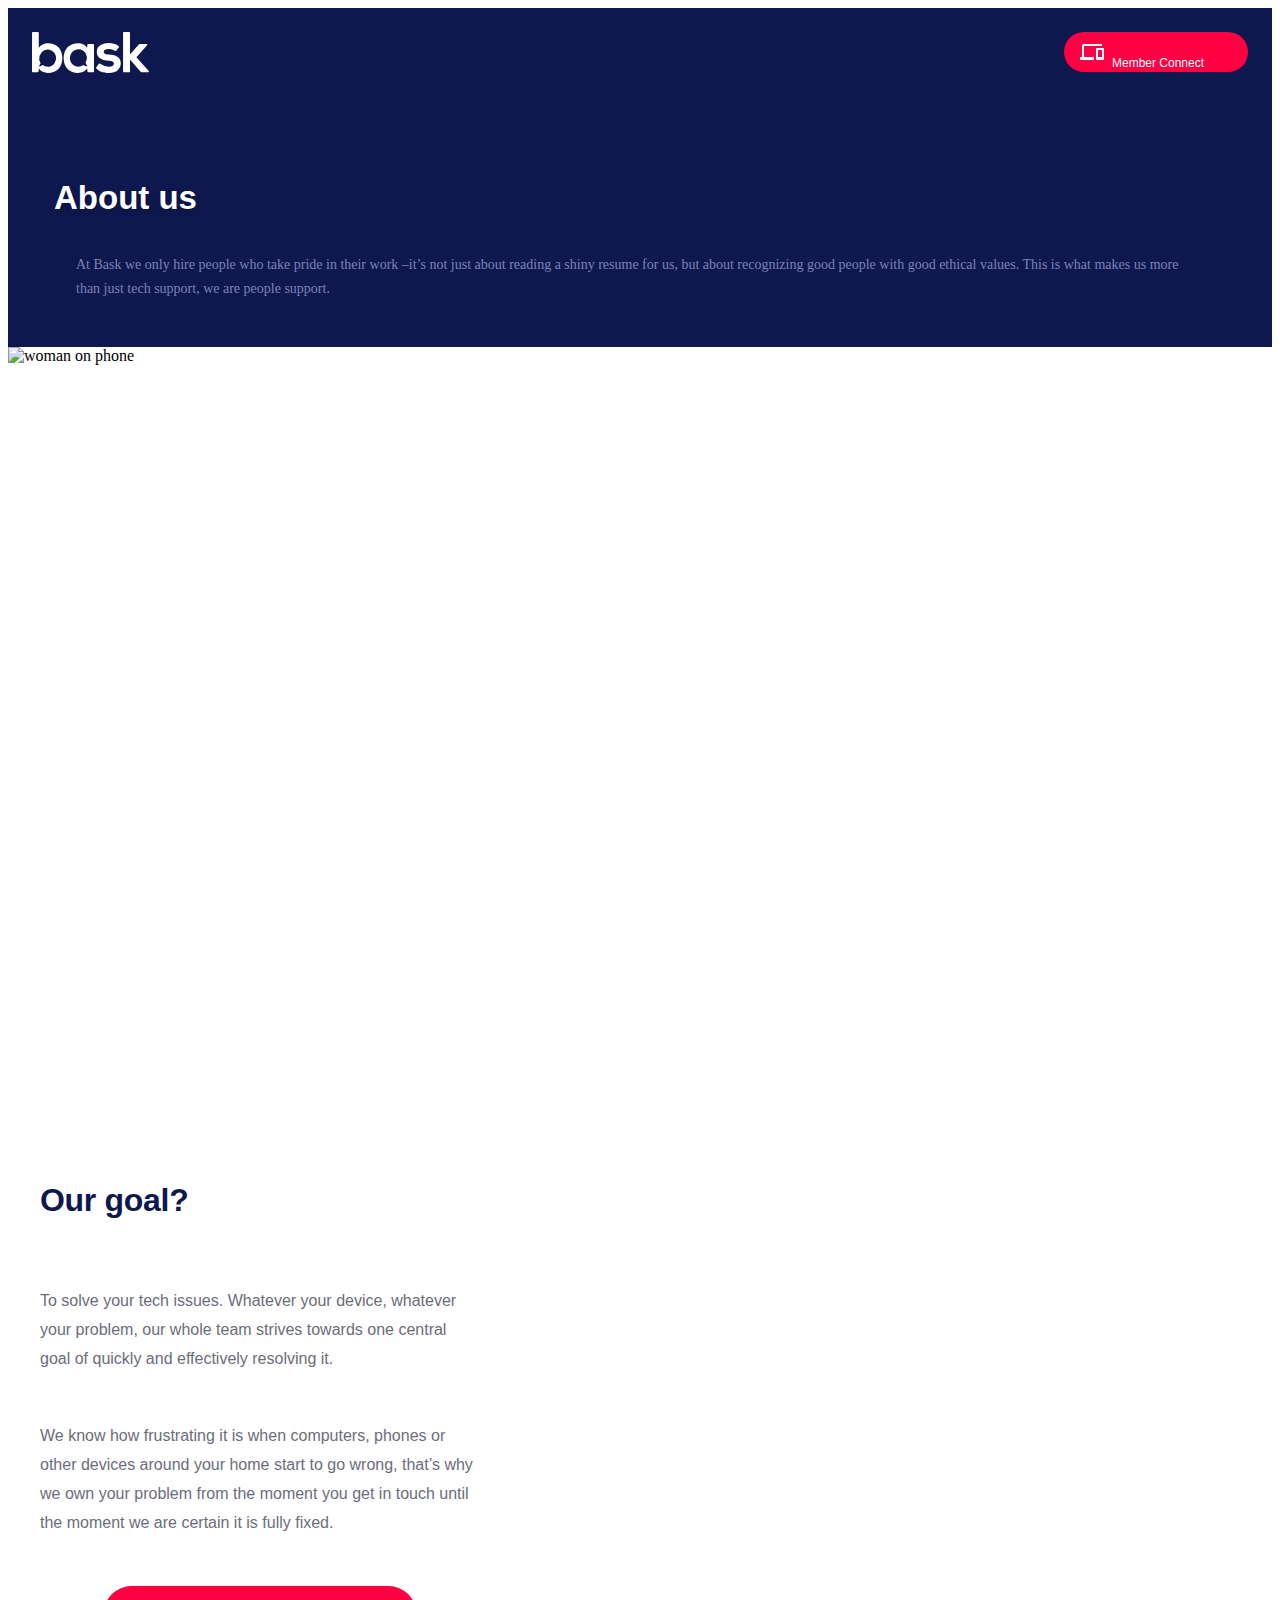
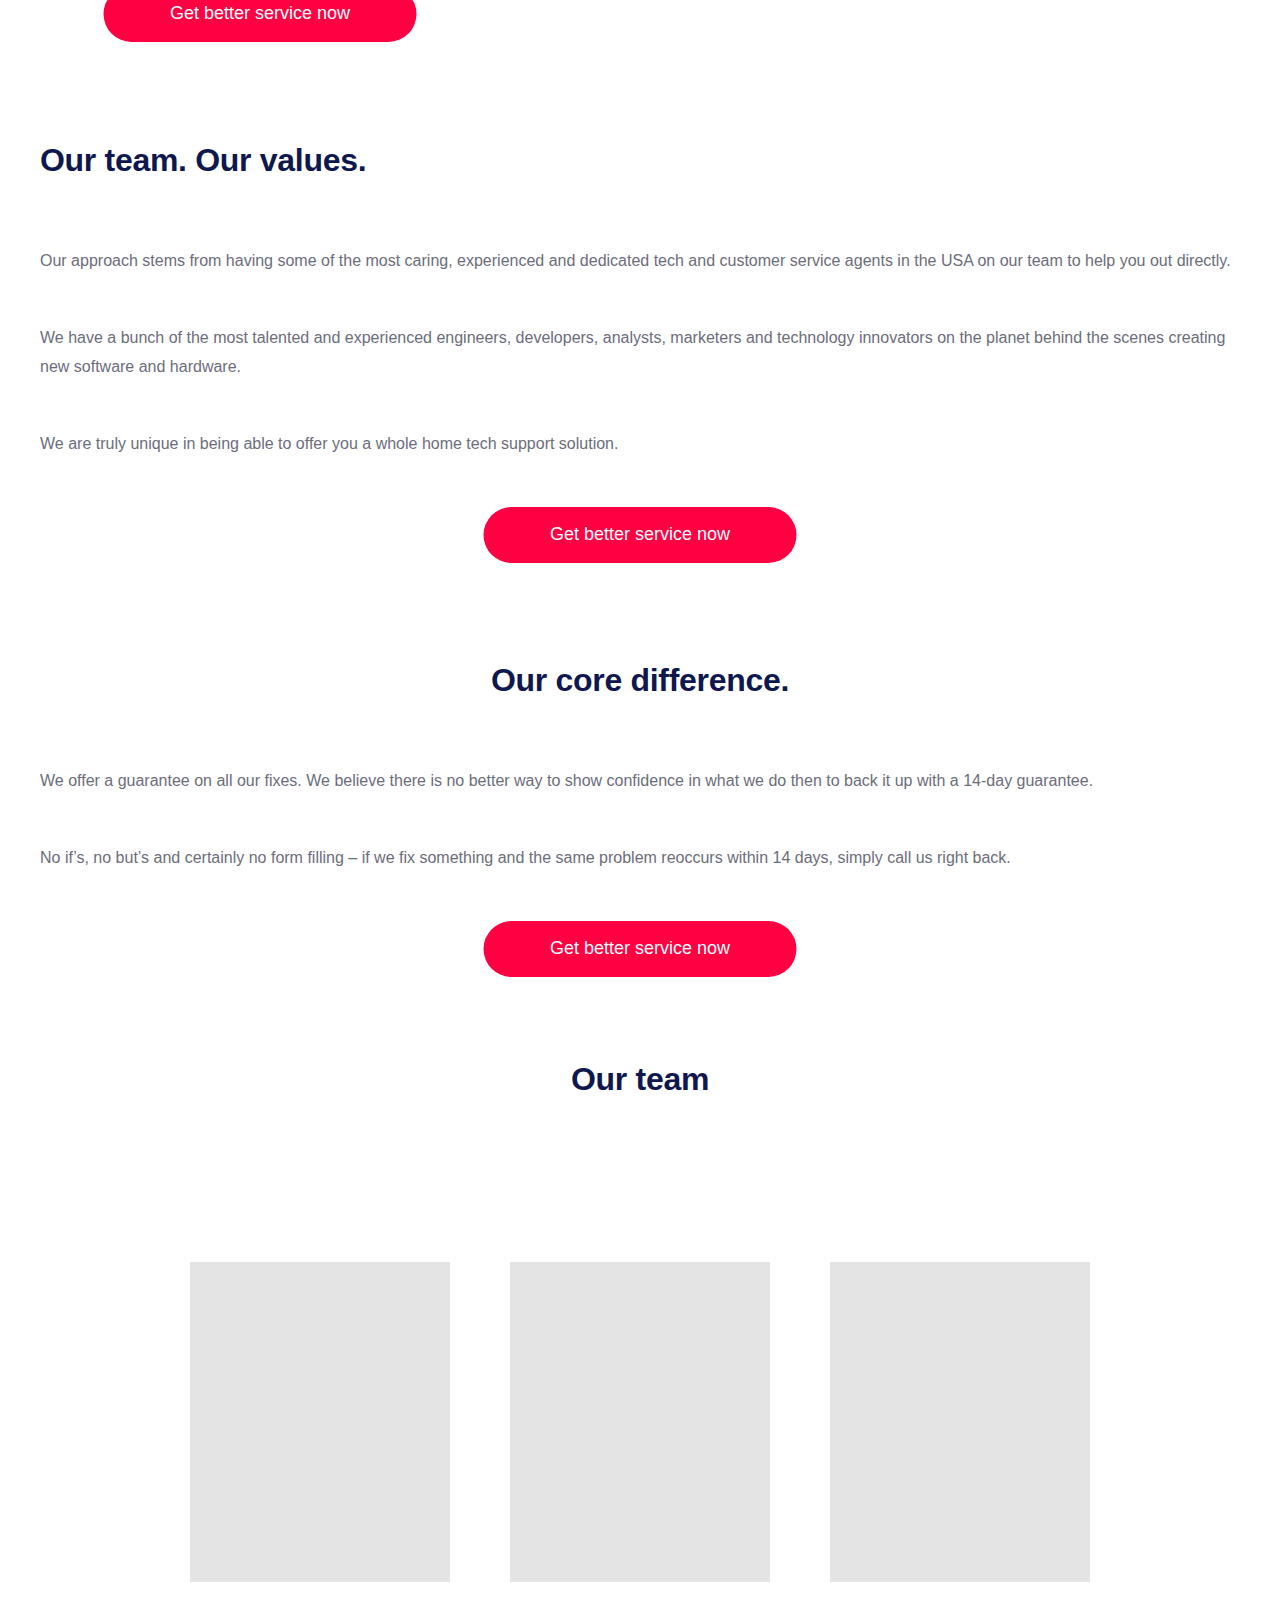
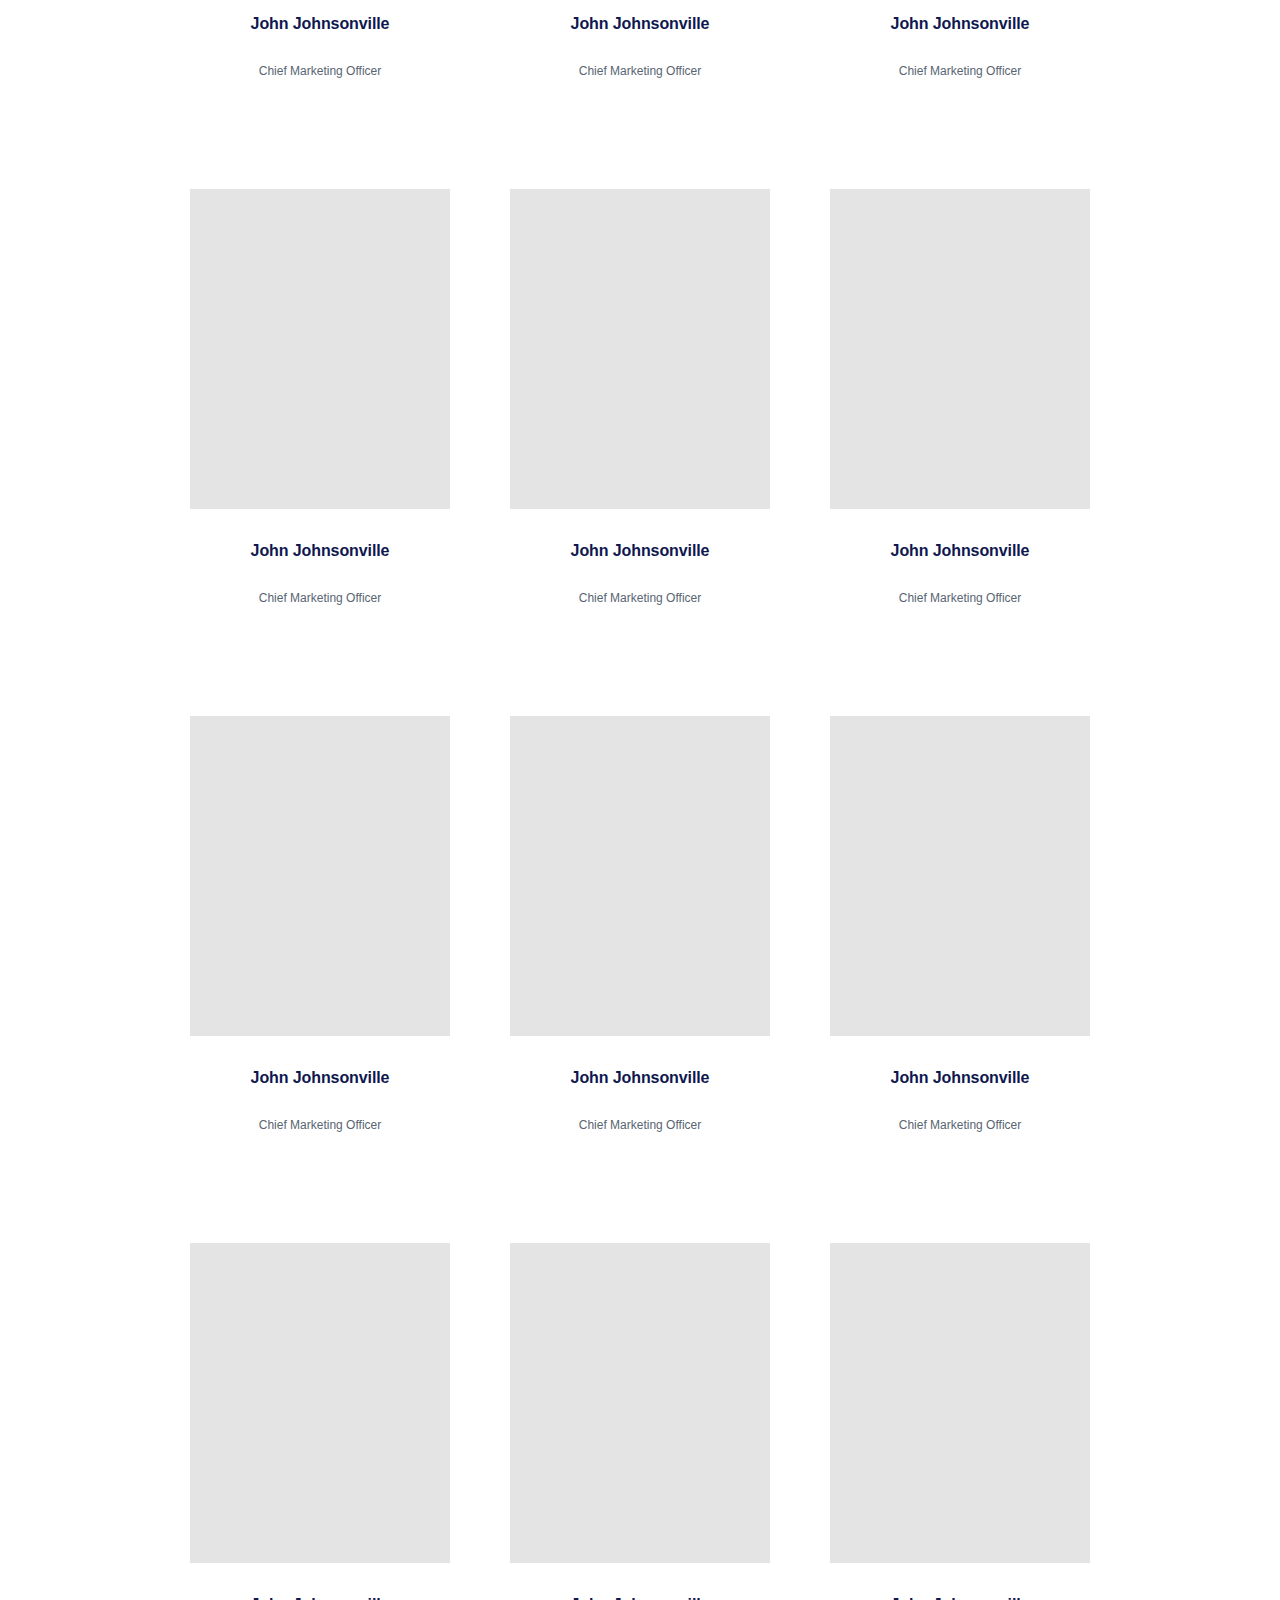
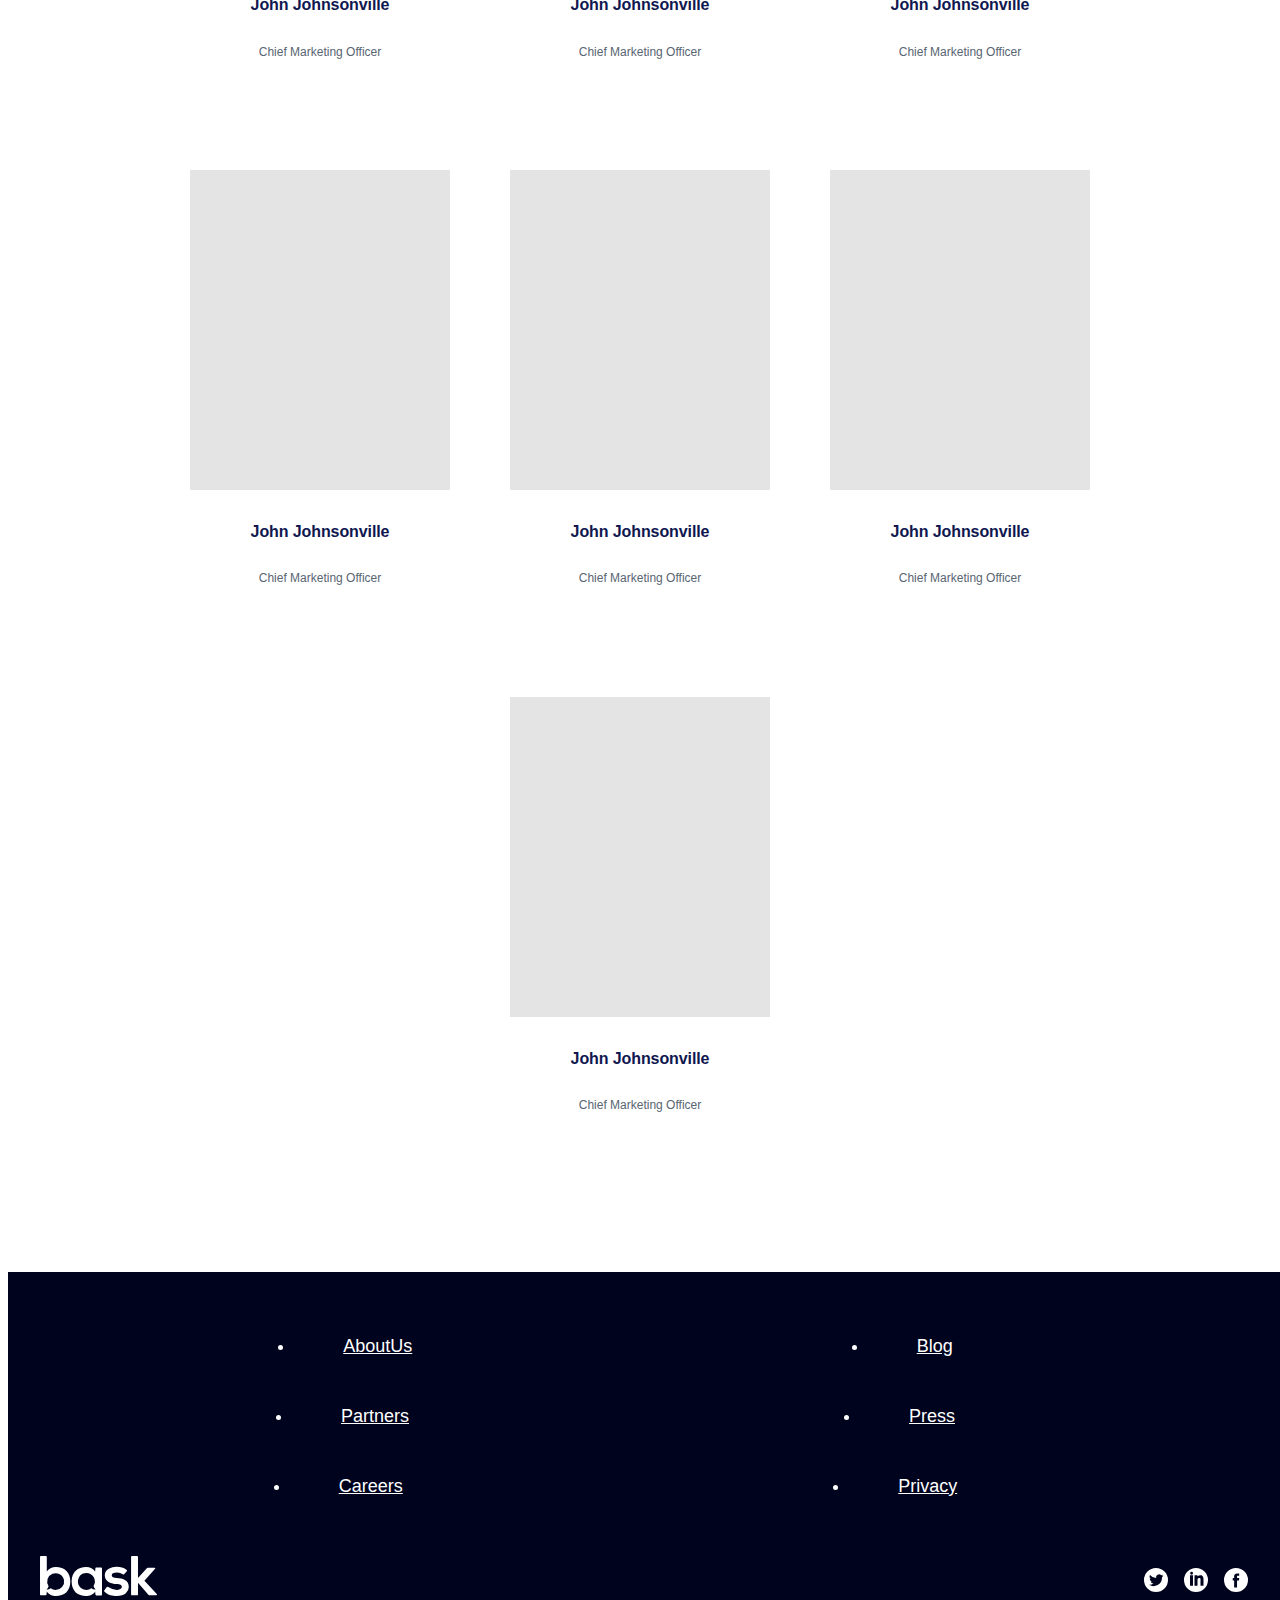
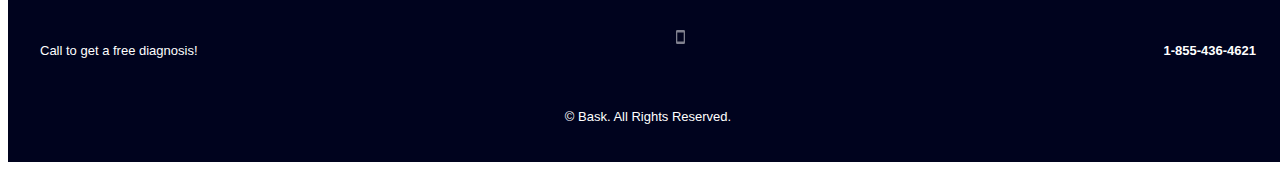
==== aboutus.html @ cf91e3fb "fixed the flex wrap on about us mobile, working on desktop layout and media queires" ====
<!DOCTYPE html>
<html lang="en">

<head>

    <link rel="stylesheet" href="./reset.css">
    <link rel="stylesheet" href="./global.css">
    <link rel="stylesheet" href="./aboutus.css">
    <meta charset="UTF-8">
    <meta name="viewport" content="width=device-width, initial-scale=1.0">
    <meta http-equiv="X-UA-Compatible" content="ie=edge">
    <title>About us</title>
</head>

<body>
    <header class="header-wrapper">
        <div class="inner-header">
            <img class="header-logo" src="./assets/logos/bask-logo.svg" alt="bask logo">
            <button class="connect-button">
                <img class="memberContactIcon" src="./assets/icons/member-connect.svg" alt="member connect icon">
                <p class="header-button-text">Member Connect</p>
            </button>
        </div>
        <div class="desktop">
            <h1 class="whiteTitle">About us</h1>
            <p class="header-paragraph center">At Bask we only hire people who take pride in their work –it’s not just about reading a shiny resume for us, but
                about recognizing good people with good ethical values. This is what makes us more than just tech support, we
                are people support.</p>
        </div>
    </header>
    <img class="mobile-img center" src="./assets/images/homephone.png" alt="woman on phone">
    <img class="desktopImg" src="./assets/images/home4.svg" alt="woman on phone">
    <div class="whiteSpace32"></div>
    <div class="desktopBlock">
        <h1 class="mobile-title-left">Our goal?</h1>
        <div class="whiteSpace32"></div>
        <p class="mobile-gray-text">To solve your tech issues. Whatever your device, whatever your problem, our whole team strives towards one central
            goal of quickly and effectively resolving it.</p>
        <div class="whiteSpace16"></div>
        <p class="mobile-gray-text">We know how frustrating it is when computers, phones or other devices around your home start to go wrong, that’s
            why we own your problem from the moment you get in touch until the moment we are certain it is fully fixed.</p>
        <div class="whiteSpace32"></div>
        <button class="mobileRedButton center">Get better service now</button>
        <div class="whiteSpace48"></div>
    </div>
    <img class="mobile-img center" src="./assets/images/homephone.png" alt="woman on phone">
    <div class="whiteSpace32"></div>
    <h1 class="mobile-title-left">Our team. Our values.</h1>
    <div class="whiteSpace32"></div>
    <p class="mobile-gray-text">Our approach stems from having some of the most caring, experienced and dedicated tech and customer service agents in
        the USA on our team to help you out directly.</p>
    <div class="whiteSpace16"></div>
    <p class="mobile-gray-text">We have a bunch of the most talented and experienced engineers, developers, analysts, marketers and technology innovators
        on the planet behind the scenes creating new software and hardware.</p>
    <div class="whiteSpace16"></div>
    <p class="mobile-gray-text">We are truly unique in being able to offer you a whole home tech support solution.</p>
    <div class="whiteSpace32"></div>
    <button class="mobileRedButton center">Get better service now</button>
    <div class="whiteSpace48"></div>
    <img class="mobile-img center" src="./assets/images/homephone.png" alt="woman on phone">
    <div class="whiteSpace32"></div>
    <h1 class="mobile-title-center">Our core difference.</h1>
    <div class="whiteSpace32"></div>
    <p class="mobile-gray-text">We offer a guarantee on all our fixes. We believe there is no better way to show confidence in what we do then to back
        it up with a 14-day guarantee.</p>
    <div class="whiteSpace16"></div>
    <p class="mobile-gray-text">No if’s, no but’s and certainly no form filling – if we fix something and the same problem reoccurs within 14 days, simply
        call us right back. </p>
    <div class="whiteSpace32"></div>
    <button class="mobileRedButton center">Get better service now</button>
    <div class="whiteSpace64"></div>
    <h1 class="mobile-title-center">Our team</h1>
    <div class="whiteSpace32"></div>
    <div class="teamWrapper">
        <div class="teamMember">
            <!-- <img src="" alt=""> -->
            <div class="teamImage"></div>
            <h3 class="teamName">John Johnsonville</h3>
            <p class="teamTitle">Chief Marketing Officer</p>
        </div>
        <div class="teamMember">
            <!-- <img src="" alt=""> -->
            <div class="teamImage"></div>
            <h3 class="teamName">John Johnsonville</h3>
            <p class="teamTitle">Chief Marketing Officer</p>
        </div>
        <div class="teamMember">
            <!-- <img src="" alt=""> -->
            <div class="teamImage"></div>
            <h3 class="teamName">John Johnsonville</h3>
            <p class="teamTitle">Chief Marketing Officer</p>
        </div>
        <div class="teamMember">
            <!-- <img src="" alt=""> -->
            <div class="teamImage"></div>
            <h3 class="teamName">John Johnsonville</h3>
            <p class="teamTitle">Chief Marketing Officer</p>
        </div>
        <div class="teamMember">
            <!-- <img src="" alt=""> -->
            <div class="teamImage"></div>
            <h3 class="teamName">John Johnsonville</h3>
            <p class="teamTitle">Chief Marketing Officer</p>
        </div>
        <div class="teamMember">
            <!-- <img src="" alt=""> -->
            <div class="teamImage"></div>
            <h3 class="teamName">John Johnsonville</h3>
            <p class="teamTitle">Chief Marketing Officer</p>
        </div>
        <div class="teamMember">
            <!-- <img src="" alt=""> -->
            <div class="teamImage"></div>
            <h3 class="teamName">John Johnsonville</h3>
            <p class="teamTitle">Chief Marketing Officer</p>
        </div>
        <div class="teamMember">
            <!-- <img src="" alt=""> -->
            <div class="teamImage"></div>
            <h3 class="teamName">John Johnsonville</h3>
            <p class="teamTitle">Chief Marketing Officer</p>
        </div>
        <div class="teamMember">
            <!-- <img src="" alt=""> -->
            <div class="teamImage"></div>
            <h3 class="teamName">John Johnsonville</h3>
            <p class="teamTitle">Chief Marketing Officer</p>
        </div>
        <div class="teamMember">
            <!-- <img src="" alt=""> -->
            <div class="teamImage"></div>
            <h3 class="teamName">John Johnsonville</h3>
            <p class="teamTitle">Chief Marketing Officer</p>
        </div>
        <div class="teamMember">
            <!-- <img src="" alt=""> -->
            <div class="teamImage"></div>
            <h3 class="teamName">John Johnsonville</h3>
            <p class="teamTitle">Chief Marketing Officer</p>
        </div>
        <div class="teamMember">
            <!-- <img src="" alt=""> -->
            <div class="teamImage"></div>
            <h3 class="teamName">John Johnsonville</h3>
            <p class="teamTitle">Chief Marketing Officer</p>
        </div>
        <div class="teamMember">
            <!-- <img src="" alt=""> -->
            <div class="teamImage"></div>
            <h3 class="teamName">John Johnsonville</h3>
            <p class="teamTitle">Chief Marketing Officer</p>
        </div>
        <div class="teamMember">
            <!-- <img src="" alt=""> -->
            <div class="teamImage"></div>
            <h3 class="teamName">John Johnsonville</h3>
            <p class="teamTitle">Chief Marketing Officer</p>
        </div>
        <div class="teamMember">
            <!-- <img src="" alt=""> -->
            <div class="teamImage"></div>
            <h3 class="teamName">John Johnsonville</h3>
            <p class="teamTitle">Chief Marketing Officer</p>
        </div>
        <div class="teamMember">
            <!-- <img src="" alt=""> -->
            <div class="teamImage"></div>
            <h3 class="teamName">John Johnsonville</h3>
            <p class="teamTitle">Chief Marketing Officer</p>
        </div>
    </div>

    <div class="whiteSpace32"></div>

    <footer class="footer-wrapper">
        <div class="whiteSpace32"></div>
        <ul class="footerLinks">
            <li class="footerLink">
                <a href="#">AboutUs</a>
            </li>
            <li class="footerLink">
                <a href="#">Blog</a>
            </li>
        </ul>
        <ul class="footerLinks">
            <li class="footerLink">
                <a href="#">Partners</a>
            </li>
            <li class="footerLink">
                <a href="#">Press</a>
            </li>
        </ul>
        <ul class="footerLinks">
            <li class="footerLink">
                <a href="#">Careers</a>
            </li>
            <li class="footerLink">
                <a href="#">Privacy</a>
            </li>
        </ul>
        <div class="innerFooter">
            <img class="header-logo" src="./assets/logos/bask-logo.svg" alt="bask logo">
            <div class="social-media-icon-wrapper">
                <img class="social-media-icon" src="./assets/icons/twitter-icon.svg" alt="Twitter Icon">
                <img class="social-media-icon" src="./assets/icons/linkedin-icon.svg" alt="LinkedIn Icon">
                <img class="social-media-icon" src="./assets/icons/facebook-icon.svg" alt="Facebook Icon">
            </div>
        </div>
        <div class="footerContact ">
            <p class="footerText">Call to get a free diagnosis!</p>
            <img class="greyPhoneIcon" src="./assets/icons/phone-icon-grey.svg" alt="">
            <p class="footerText" id="phoneNumber">1-855-436-4621</p>
        </div>
        <div class="copyrightText">
            <p class="footerText">© Bask. All Rights Reserved.</p>
        </div>
    </footer>
</body>

</html>
---- global.css ----
.fix {
  width: 100vw;
  background-color: rgba(255, 0, 0, 0.219);
  color: red;
  text-align: center;
  padding: 100px 0px;
}

/* header */
.header-wrapper {
  width: 100%;
  box-sizing: border-box;
  background-color: #0f174f;
  padding-bottom: 32px;
}

.inner-header {
  display: flex;
  justify-content: space-between;
  padding: 24px 24px;
}
.header-logo {
  width: 117.25px;
  height: 40.56px;
}
.header-paragraph {
  width: 272px;
  font-family: OpenSans;
  font-size: 14px;
  font-weight: normal;
  font-style: normal;
  font-stretch: normal;
  line-height: 1.71;
  letter-spacing: normal;
  text-align: left;
  color: #7b83b9;
}
.connect-button {
  width: 184px;
  height: 40px;
  border-radius: 24px;
  border: none;
  background-color: #ff0042;
  display: flex;
  justify-content: space-between;
  padding: 12px 16px;
}
.memberContactIcon {
  width: 24px;
  height: 16px;
}
.header-button-text {
  width: 120px;
  height: 20px;
  font-family: "Montserrat", sans-serif;
  font-size: 12px;
  font-style: normal;
  text-align: left;
  color: #ffffff;
}

.whiteTitle {
  height: 40px;
  text-shadow: 0 3px 6px rgba(0, 0, 0, 0.16);
  font-family: "Montserrat", sans-serif;
  font-size: 33px;
  font-weight: bold;
  font-style: normal;
  font-stretch: normal;
  line-height: 0.91;
  letter-spacing: normal;
  text-align: center;
  color: #ffffff;
  padding: 64px 46px 8px 46px;
}

/* red button */
.mobileRedButton {
  border: none;
  width: 313px;
  height: 56px;
  border-radius: 28px;
  background-color: #ff0042;
  font-family: "Montserrat", sans-serif;
  font-size: 18px;
  font-weight: 500;
  font-style: normal;
  font-stretch: normal;
  line-height: 1.22;
  letter-spacing: normal;
  text-align: center;
  color: #ffffff;
}

.desktop-red-button {
}

/* red button */

/* title */
.mobile-title-left {
  font-family: "Montserrat", sans-serif;
  font-size: 32px;
  font-weight: bold;
  font-style: normal;
  font-stretch: normal;
  line-height: 1.06;
  letter-spacing: -0.3px;
  text-align: left;
  color: #0f174f;
  padding: 0px 32px;
}

.mobile-title-center {
  font-family: "Montserrat", sans-serif;
  font-size: 32px;
  font-weight: bold;
  font-style: normal;
  font-stretch: normal;
  line-height: 1.06;
  letter-spacing: -0.3px;
  text-align: center;
  color: #0f174f;
  padding: 0px 32px;
}

/* title */

/* gray text */

.mobile-gray-text {
  font-family: "Montserrat", sans-serif;
  font-size: 16px;
  font-weight: normal;
  font-style: normal;
  font-stretch: normal;
  line-height: 1.81;
  letter-spacing: normal;
  text-align: left;
  color: #6c6d7b;
  padding: 0px 32px;
}

/* gray text */

/* layout stuff */

.center {
  position: relative;
  left: 50%;
  transform: translate(-50%, 0px);
}
.whiteSpace0 {
  width: 100%;
  height: 0px;
}
.whiteSpace16 {
  width: 100%;
  height: 16px;
}
.whiteSpace32 {
  width: 100%;
  height: 32px;
}
.whiteSpace48 {
  width: 100%;
  height: 48px;
}
.whiteSpace64 {
  width: 100%;
  height: 64px;
}
/* layout stuff */

/* image */

.mobile-img {
  height: auto;
  width: auto;
  max-width: 375px;
}
/* image */

/* footer */

.footer-wrapper {
  width: 100vw;
  background-color: #00031e;
}

.social-media-icon-wrapper {
  width: 120px;
  display: flex;
  justify-content: space-around;
  padding: 12px 0px;
}
.social-media-icon {
  width: 24px;
  height: 24px;
}

.greyPhoneIcon {
  width: 9.3px;
  height: 14.6px;
}

.footerText {
  font-size: 13px;
  font-family: "Montserrat", sans-serif;
  font-weight: normal;
  font-style: normal;
  font-stretch: normal;
  line-height: 1.23;
  letter-spacing: normal;
  color: #ffffff;
}

.footerContact {
  display: flex;
  justify-content: space-between;
  padding: 0px 32px;
}

.innerFooter {
  display: flex;
  justify-content: space-between;
  padding: 26px 32px;
}

.footerLinks {
  display: flex;
  justify-content: space-around;
  padding: 0px 83px;
  /* flex-direction: column; */
}
.footerLink {
  font-family: "Montserrat", sans-serif;
  font-size: 18px;
  font-weight: normal;
  font-style: normal;
  font-stretch: normal;
  line-height: 1.22;
  letter-spacing: normal;
  color: #ffffff;
  padding: 16px 48px;
}

.copyrightText {
  text-align: center;
  padding: 24px 0px;
}

#phoneNumber {
  font-weight: bold;
}

a {
  color: #ffffff;
}
/* footer */
---- aboutus.css ----
.teamWrapper {
  display: flex;
  justify-content: space-around;
  flex-direction: row;
  flex-wrap: wrap;
  padding: 8px 0px;
}
.teamMember {
  width: 152px;
  display: flex;
  flex-direction: column;
  text-align: center;
  padding: 16px 0px;
}
.teamImage {
  height: 200px;
  background-color: #e4e4e4;
}
.teamName {
  font-family: "Montserrat", sans-serif;
  font-size: 16px;
  font-weight: bold;
  font-style: normal;
  font-stretch: normal;
  line-height: 1.22;
  letter-spacing: -0.1px;
  text-align: center;
  color: #0f174f;
  padding-top: 16px;
}
.teamTitle {
  font-family: "Montserrat", sans-serif;
  font-size: 12px;
  font-weight: normal;
  font-style: normal;
  font-stretch: normal;
  line-height: 1.62;
  letter-spacing: normal;
  text-align: center;
  color: #586572;
}
.desktopImg {
  display: none;
}

@media (min-width: 700px) {
  .teamWrapper {
    padding: 64px 152px;
  }
  .teamMember {
    width: 260px;
    padding: 48px 0px;
  }
  .teamImage {
    height: 320px;
  }
  .mobile-img {
    display: none;
  }
  .desktopImg {
    height: 784px;
    display: inherit;
  }
  .desktopBlock {
    width: 504px;
    display: flex;
    flex-direction: column;
  }
  .whiteTitle{
    width: 1128px;
    text-align: left;
  }
  .header-paragraph{
    width: 1128px;
    text-align: left;
  }
}
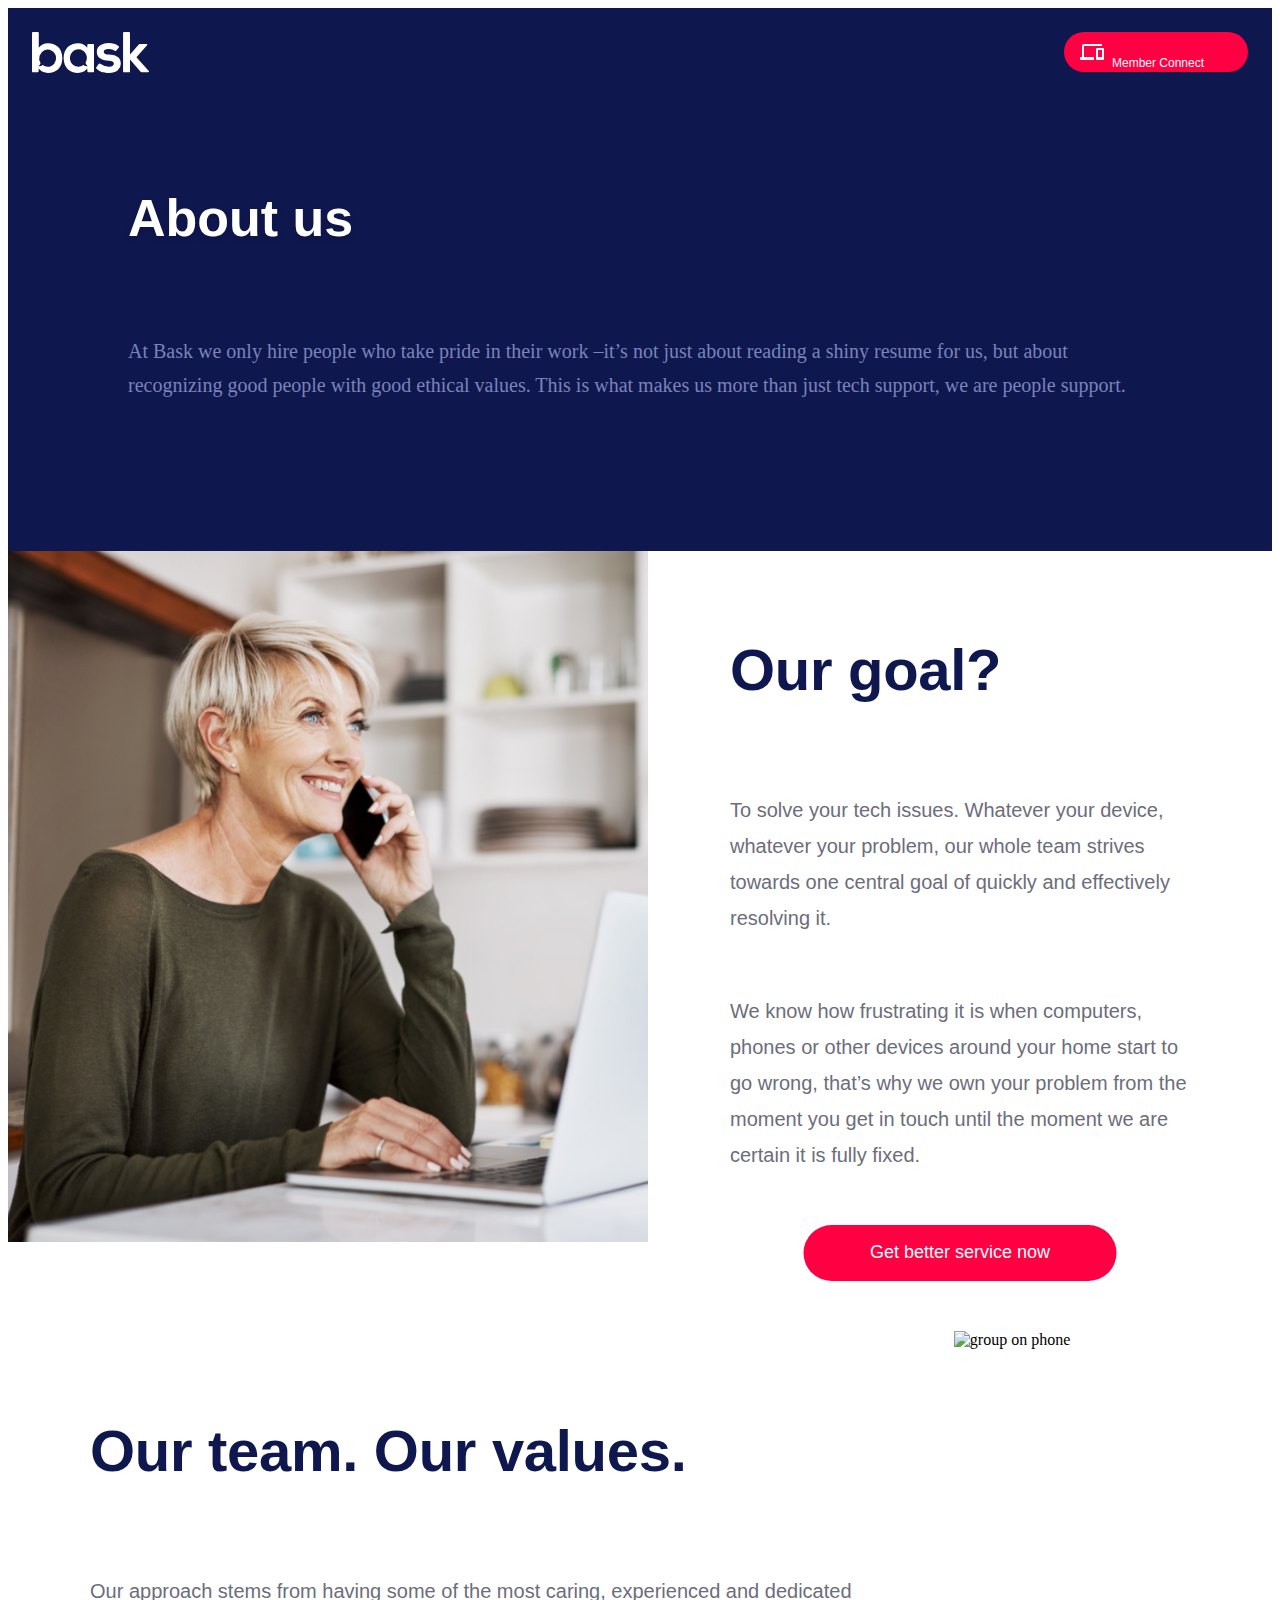
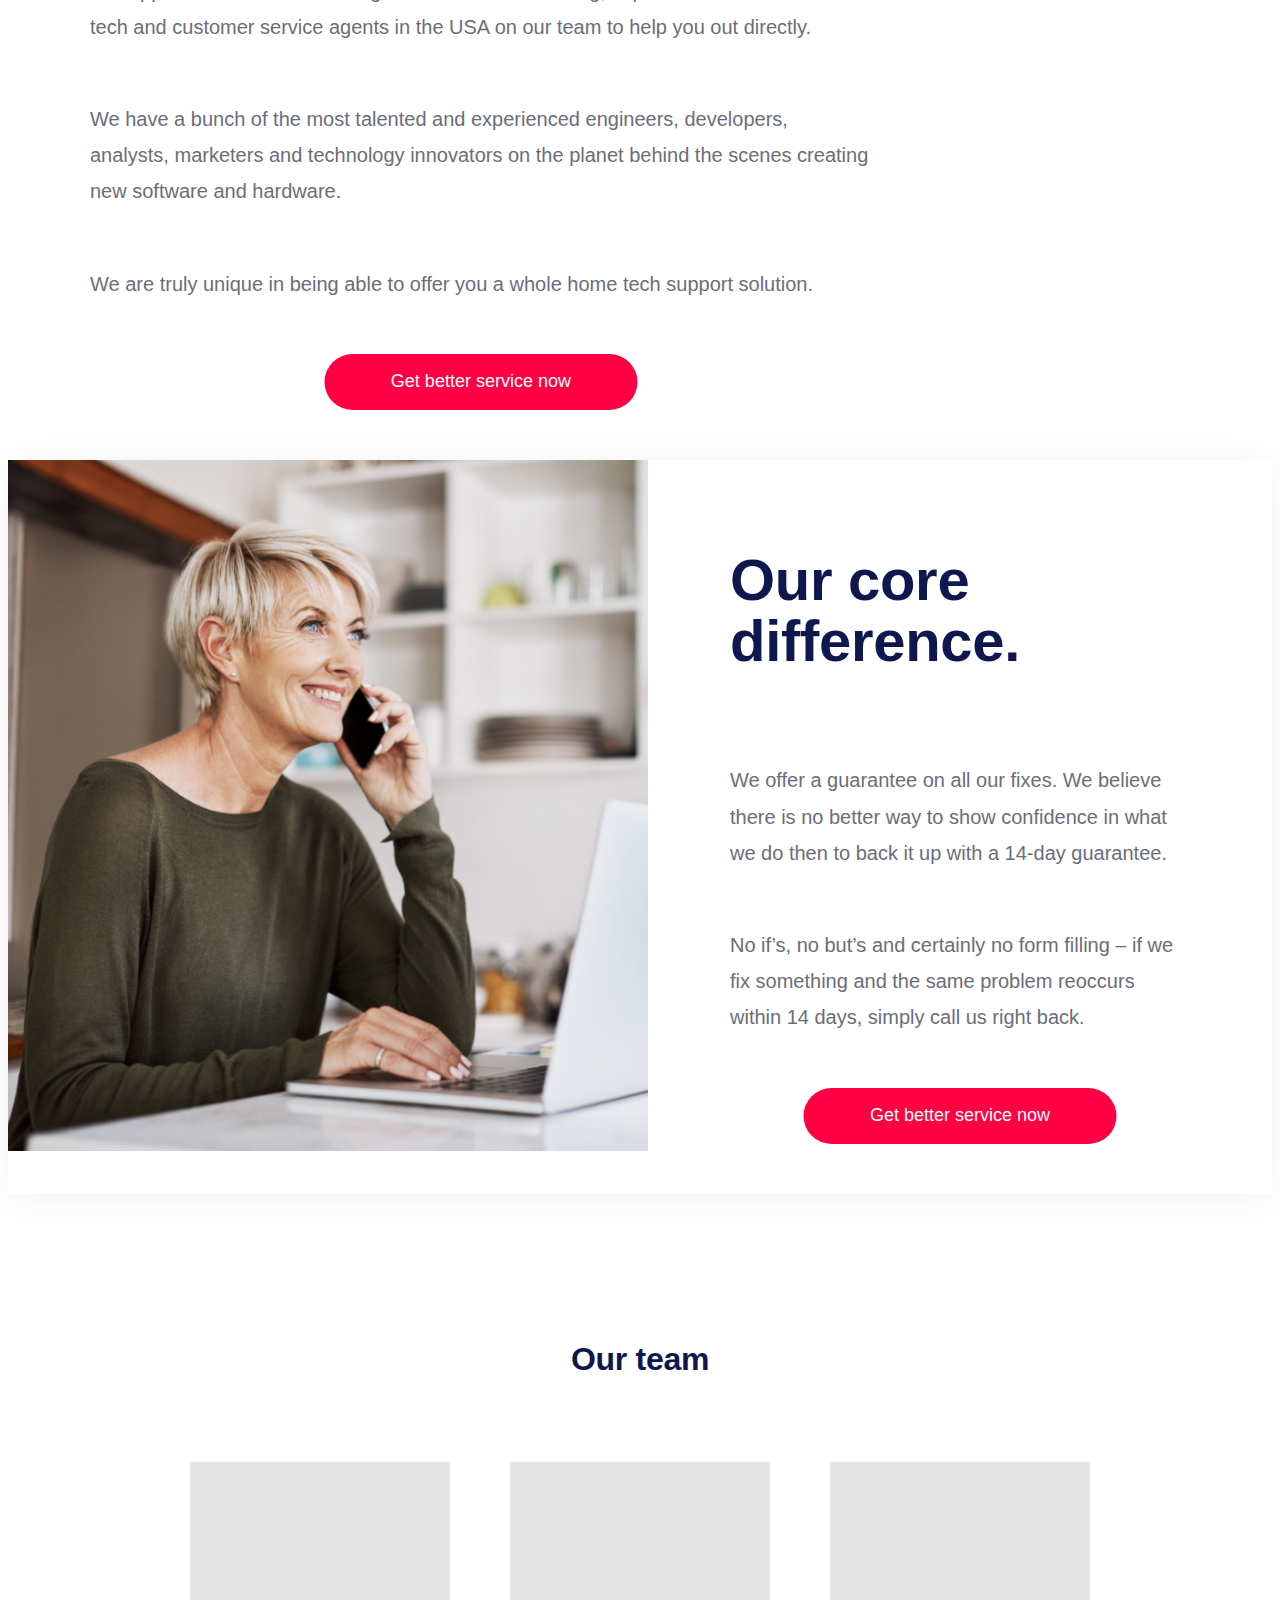
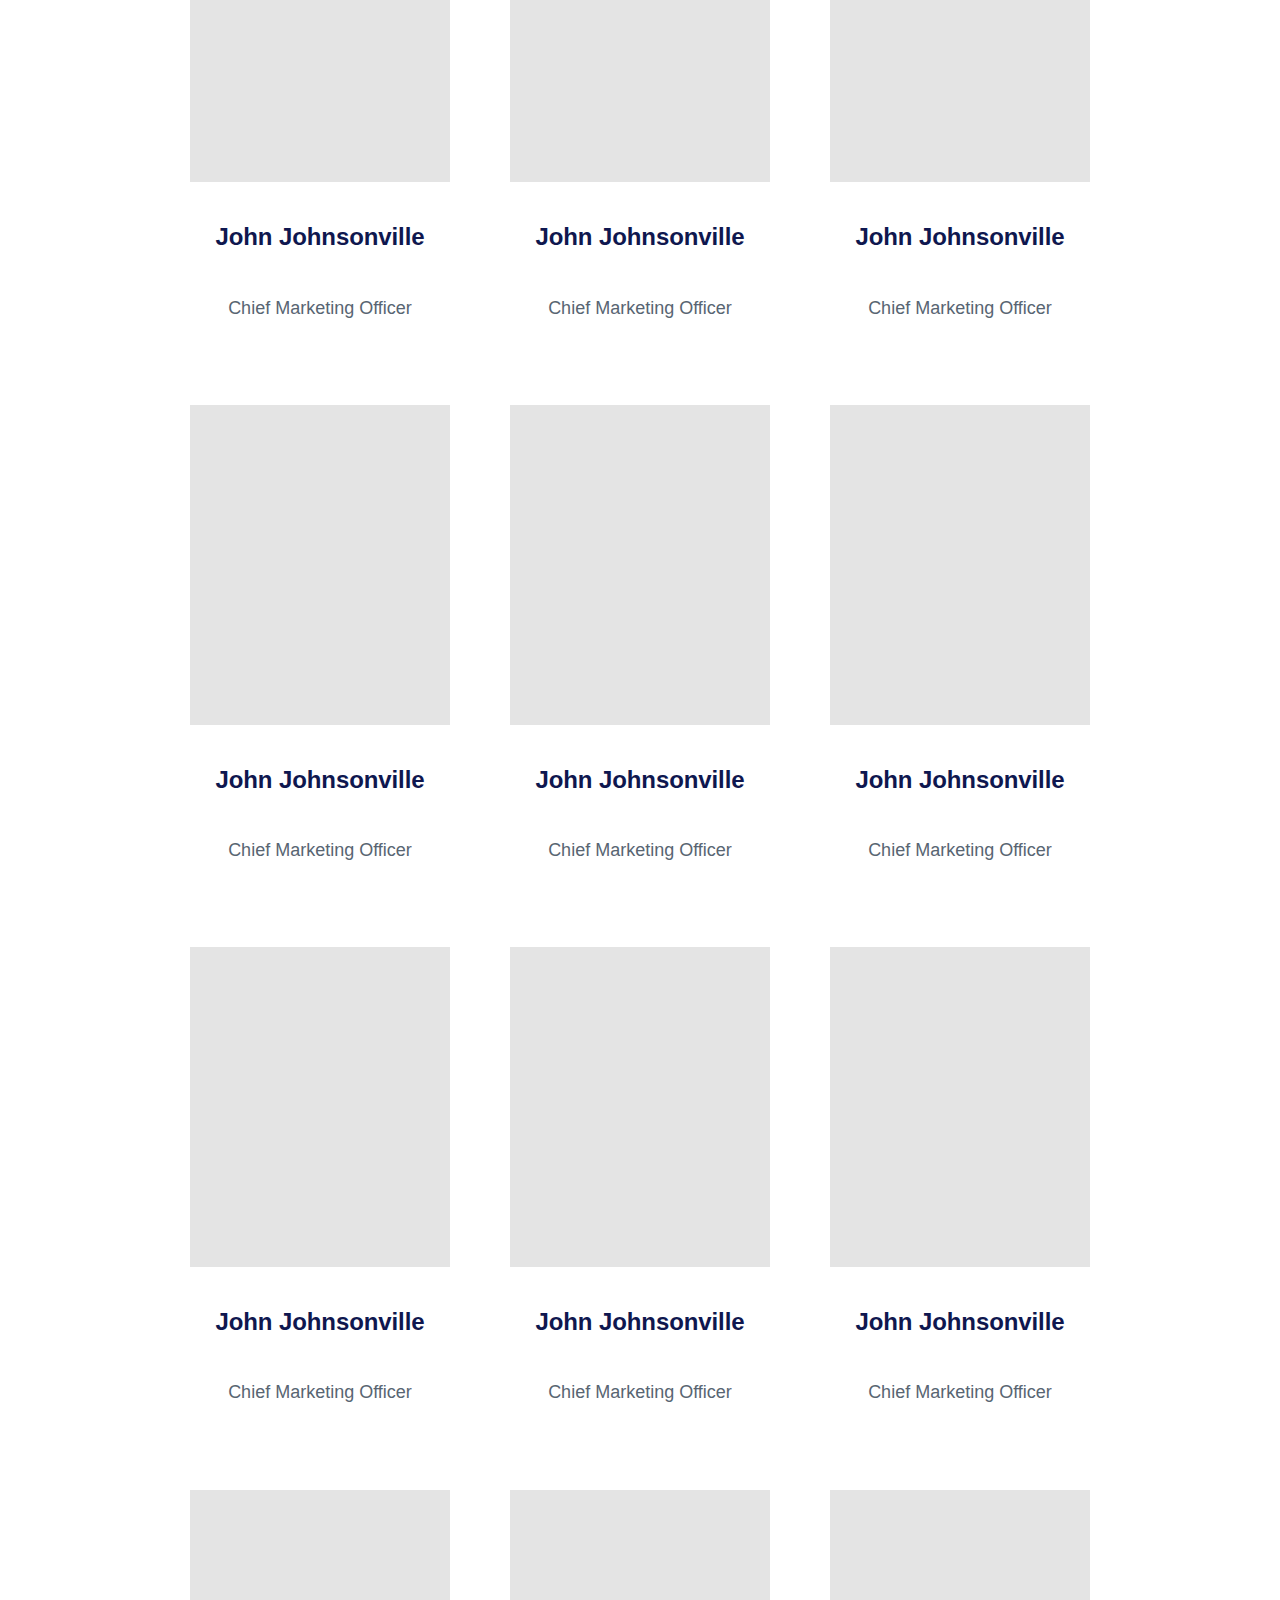
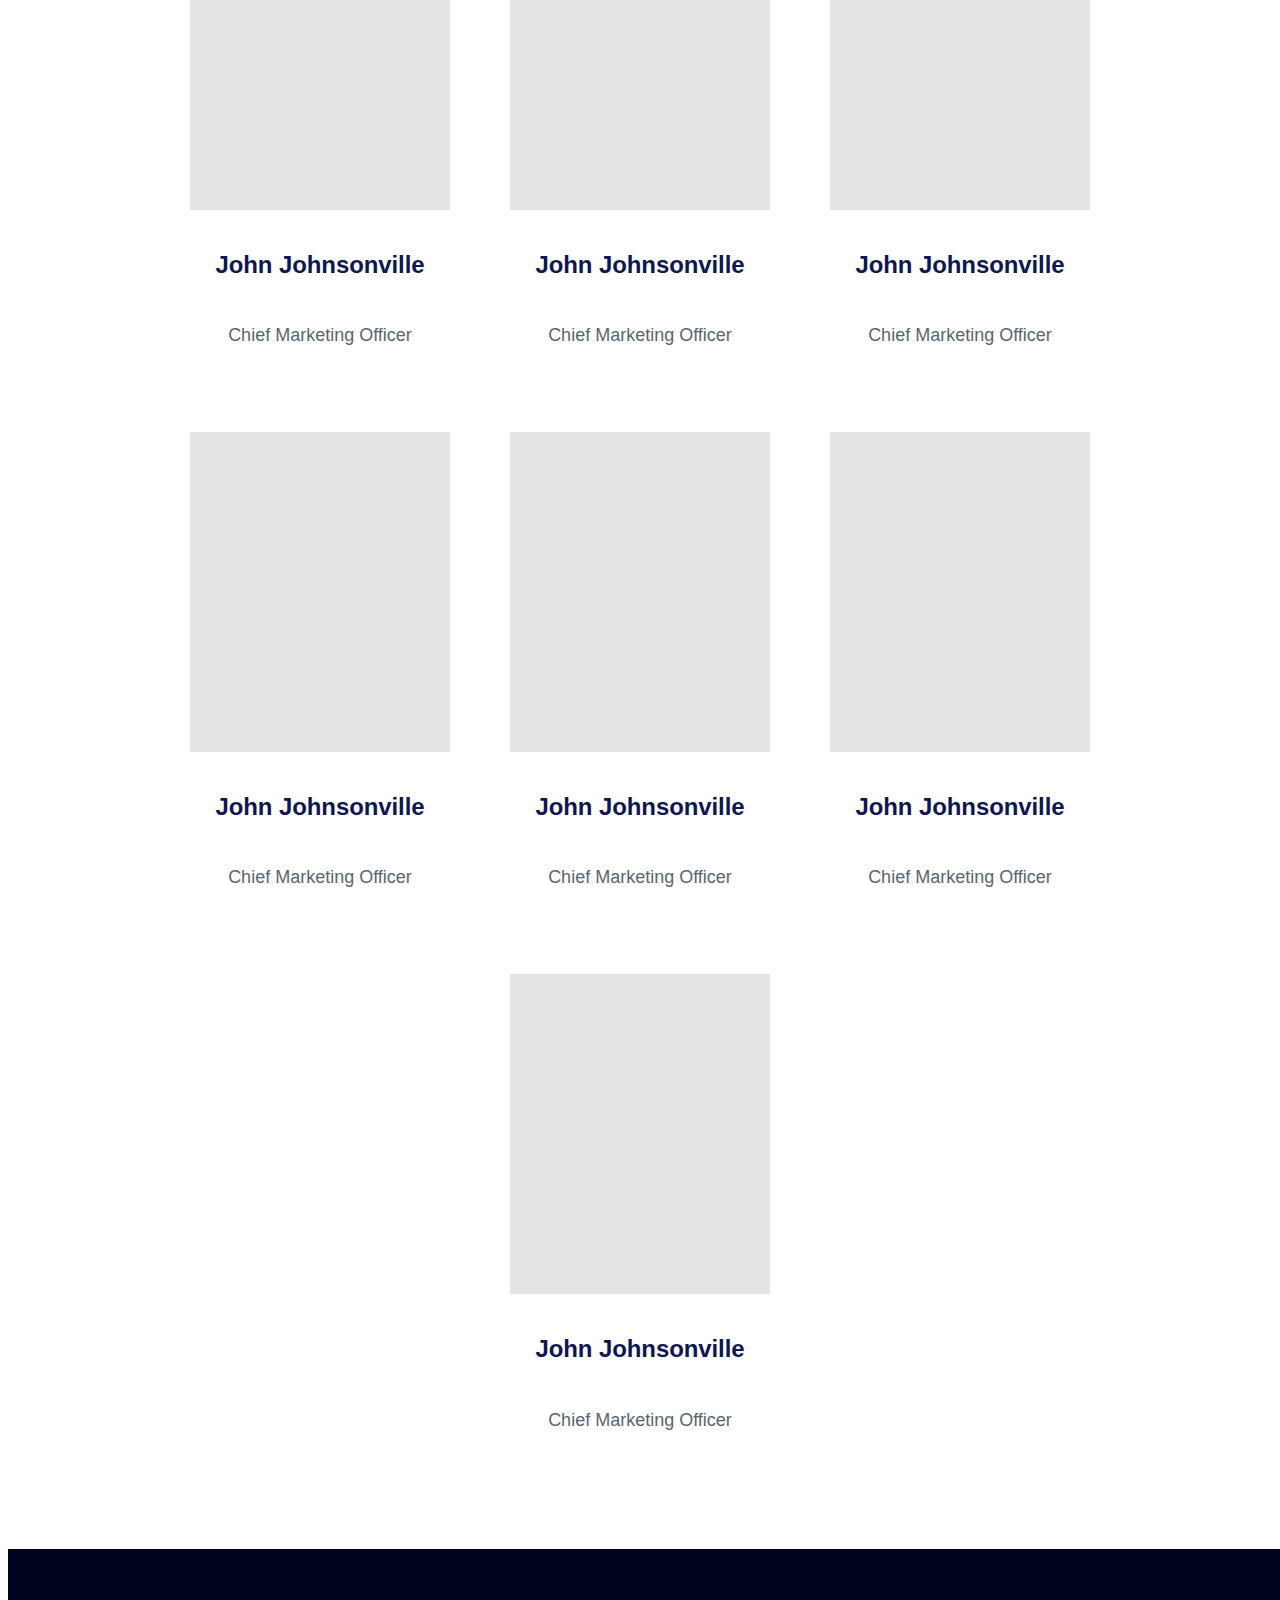
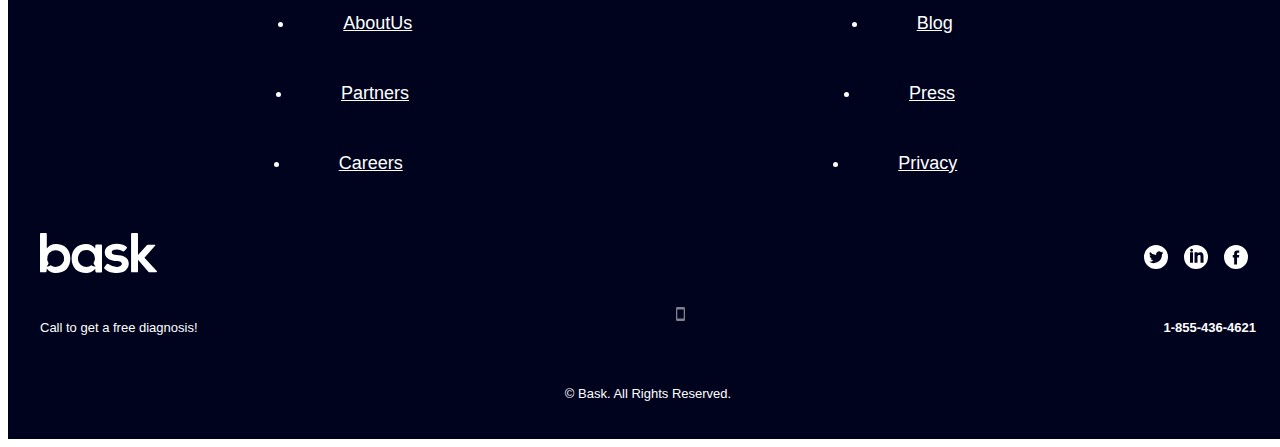
==== commit f7269ce8: "about us desktop 90% complete" ====
--- a/aboutus.html
+++ b/aboutus.html
@@ -21,56 +21,76 @@
                 <p class="header-button-text">Member Connect</p>
             </button>
         </div>
-        <div class="desktop">
+        <div class="desktopTitle center">
             <h1 class="whiteTitle">About us</h1>
-            <p class="header-paragraph center">At Bask we only hire people who take pride in their work –it’s not just about reading a shiny resume for us, but
-                about recognizing good people with good ethical values. This is what makes us more than just tech support, we
-                are people support.</p>
+            <p class="header-paragraph center">At Bask we only hire people who take pride in their work –it’s not just about reading a shiny resume for us,
+                but about recognizing good people with good ethical values. This is what makes us more than just tech support,
+                we are people support.</p>
         </div>
     </header>
     <img class="mobile-img center" src="./assets/images/homephone.png" alt="woman on phone">
-    <img class="desktopImg" src="./assets/images/home4.svg" alt="woman on phone">
-    <div class="whiteSpace32"></div>
-    <div class="desktopBlock">
-        <h1 class="mobile-title-left">Our goal?</h1>
-        <div class="whiteSpace32"></div>
-        <p class="mobile-gray-text">To solve your tech issues. Whatever your device, whatever your problem, our whole team strives towards one central
-            goal of quickly and effectively resolving it.</p>
-        <div class="whiteSpace16"></div>
-        <p class="mobile-gray-text">We know how frustrating it is when computers, phones or other devices around your home start to go wrong, that’s
-            why we own your problem from the moment you get in touch until the moment we are certain it is fully fixed.</p>
-        <div class="whiteSpace32"></div>
-        <button class="mobileRedButton center">Get better service now</button>
-        <div class="whiteSpace48"></div>
-    </div>
+    <div class="desktopWrapper">
+        <img class="desktopImg" src="./assets/images/home4.png" alt="woman on phone">
+        <div class="whiteSpace32 mobile"></div>
+        <div class="desktopBlock">
+            <div class="desktopBlockContent">
+                <h1 class="mobile-title-left">Our goal?</h1>
+                <div class="whiteSpace32"></div>
+                <p class="mobile-gray-text">To solve your tech issues. Whatever your device, whatever your problem, our whole team strives towards one
+                    central goal of quickly and effectively resolving it.</p>
+                <div class="whiteSpace16"></div>
+                <p class="mobile-gray-text">We know how frustrating it is when computers, phones or other devices around your home start to go wrong,
+                    that’s why we own your problem from the moment you get in touch until the moment we are certain it is
+                    fully fixed.</p>
+                <div class="whiteSpace32"></div>
+                <button class="mobileRedButton center">Get better service now</button>
+            </div>
+            <div class="whiteSpace48 mobile"></div>
+        </div>
+    </div>
+    <div class="whiteSpace32 mobile"></div>
+    <div class="desktopWrapper">
+        <div class="desktopBlock">
+            <div class="desktopBlockContent">
+                <h1 class="mobile-title-left">Our team. Our values.</h1>
+                <div class="whiteSpace32"></div>
+                <p class="mobile-gray-text">Our approach stems from having some of the most caring, experienced and dedicated tech and customer service
+                    agents in the USA on our team to help you out directly.</p>
+                <div class="whiteSpace16"></div>
+                <p class="mobile-gray-text">We have a bunch of the most talented and experienced engineers, developers, analysts, marketers and technology
+                    innovators on the planet behind the scenes creating new software and hardware.</p>
+                <div class="whiteSpace16"></div>
+                <p class="mobile-gray-text">We are truly unique in being able to offer you a whole home tech support solution.</p>
+                <div class="whiteSpace32"></div>
+                <button class="mobileRedButton center">Get better service now</button>
+            </div>
+        </div>
+        <img class="desktopImg" src="./assets/images/desk4@2x.png" alt="group on phone">
+    </div>
+    <div class="whiteSpace48 mobile"></div>
     <img class="mobile-img center" src="./assets/images/homephone.png" alt="woman on phone">
-    <div class="whiteSpace32"></div>
-    <h1 class="mobile-title-left">Our team. Our values.</h1>
-    <div class="whiteSpace32"></div>
-    <p class="mobile-gray-text">Our approach stems from having some of the most caring, experienced and dedicated tech and customer service agents in
-        the USA on our team to help you out directly.</p>
-    <div class="whiteSpace16"></div>
-    <p class="mobile-gray-text">We have a bunch of the most talented and experienced engineers, developers, analysts, marketers and technology innovators
-        on the planet behind the scenes creating new software and hardware.</p>
-    <div class="whiteSpace16"></div>
-    <p class="mobile-gray-text">We are truly unique in being able to offer you a whole home tech support solution.</p>
-    <div class="whiteSpace32"></div>
-    <button class="mobileRedButton center">Get better service now</button>
-    <div class="whiteSpace48"></div>
-    <img class="mobile-img center" src="./assets/images/homephone.png" alt="woman on phone">
-    <div class="whiteSpace32"></div>
-    <h1 class="mobile-title-center">Our core difference.</h1>
-    <div class="whiteSpace32"></div>
-    <p class="mobile-gray-text">We offer a guarantee on all our fixes. We believe there is no better way to show confidence in what we do then to back
-        it up with a 14-day guarantee.</p>
-    <div class="whiteSpace16"></div>
-    <p class="mobile-gray-text">No if’s, no but’s and certainly no form filling – if we fix something and the same problem reoccurs within 14 days, simply
-        call us right back. </p>
-    <div class="whiteSpace32"></div>
-    <button class="mobileRedButton center">Get better service now</button>
+    <div class="whiteSpace32 mobile"></div>
+    <div class="desktopWrapperBottom">
+        <img class="desktopImg" src="./assets/images/home4.png" alt="woman on phone">
+        <!-- <img class="desktopImg" src="./assets/images/home4.svg" alt="woman on phone"> -->
+        <div class="desktopBlock">
+            <div class="desktopBlockContent">
+                <h1 class="mobile-title-left">Our core difference.</h1>
+                <div class="whiteSpace32"></div>
+                <p class="mobile-gray-text">We offer a guarantee on all our fixes. We believe there is no better way to show confidence in what we do
+                    then to back it up with a 14-day guarantee.</p>
+                <div class="whiteSpace16"></div>
+                <p class="mobile-gray-text">No if’s, no but’s and certainly no form filling – if we fix something and the same problem reoccurs within
+                    14 days, simply call us right back. </p>
+                <div class="whiteSpace32"></div>
+                <button class="mobileRedButton center">Get better service now</button>
+            </div>
+        </div>
+    </div>
+    <div class="whiteSpace64"></div>
     <div class="whiteSpace64"></div>
     <h1 class="mobile-title-center">Our team</h1>
-    <div class="whiteSpace32"></div>
+    <div class="whiteSpace32 mobile"></div>
     <div class="teamWrapper">
         <div class="teamMember">
             <!-- <img src="" alt=""> -->
--- a/aboutus.css
+++ b/aboutus.css
@@ -45,11 +45,11 @@
 
 @media (min-width: 700px) {
   .teamWrapper {
-    padding: 64px 152px;
+    padding: 32px 152px;
   }
   .teamMember {
     width: 260px;
-    padding: 48px 0px;
+    padding: 32px 0px;
   }
   .teamImage {
     height: 320px;
@@ -57,21 +57,59 @@
   .mobile-img {
     display: none;
   }
+  .desktopWrapper {
+    display: flex;
+  }
+  .desktopWrapperBottom {
+    display: flex;
+    box-shadow: 0 4px 40px -10px rgba(0, 0, 0, 0.1);
+  }
   .desktopImg {
-    height: 784px;
-    display: inherit;
+    width: 50vw;
+    height: 100%;
+    display: flex;
   }
   .desktopBlock {
-    width: 504px;
     display: flex;
-    flex-direction: column;
+    /* width: 47vw; */
+    justify-content: center;
+    align-items: center;
   }
-  .whiteTitle{
-    width: 1128px;
+  .desktopBlockContent {
+    padding: 50px;
+  }
+
+  .whiteTitle {
+    width: 100%;
     text-align: left;
+    padding-left: 0;
+    padding-bottom: 64px;
+    font-size: 52px;
   }
-  .header-paragraph{
-    width: 1128px;
+  .header-paragraph {
+    width: 100%;
     text-align: left;
+    padding-bottom: 96px;
+    font-size: 20px;
+  }
+  .desktopTitle {
+    width: 80vw;
+    text-align: center;
+  }
+
+  .mobile {
+    display: none;
+  }
+  .teamName {
+    font-size: 24px;
+  }
+  .teamTitle {
+    font-size: 18px;
+  }
+  .mobile-title-left {
+    font-size: 58px;
+  }
+  .mobile-gray-text {
+    font-size: 20px;
   }
 }
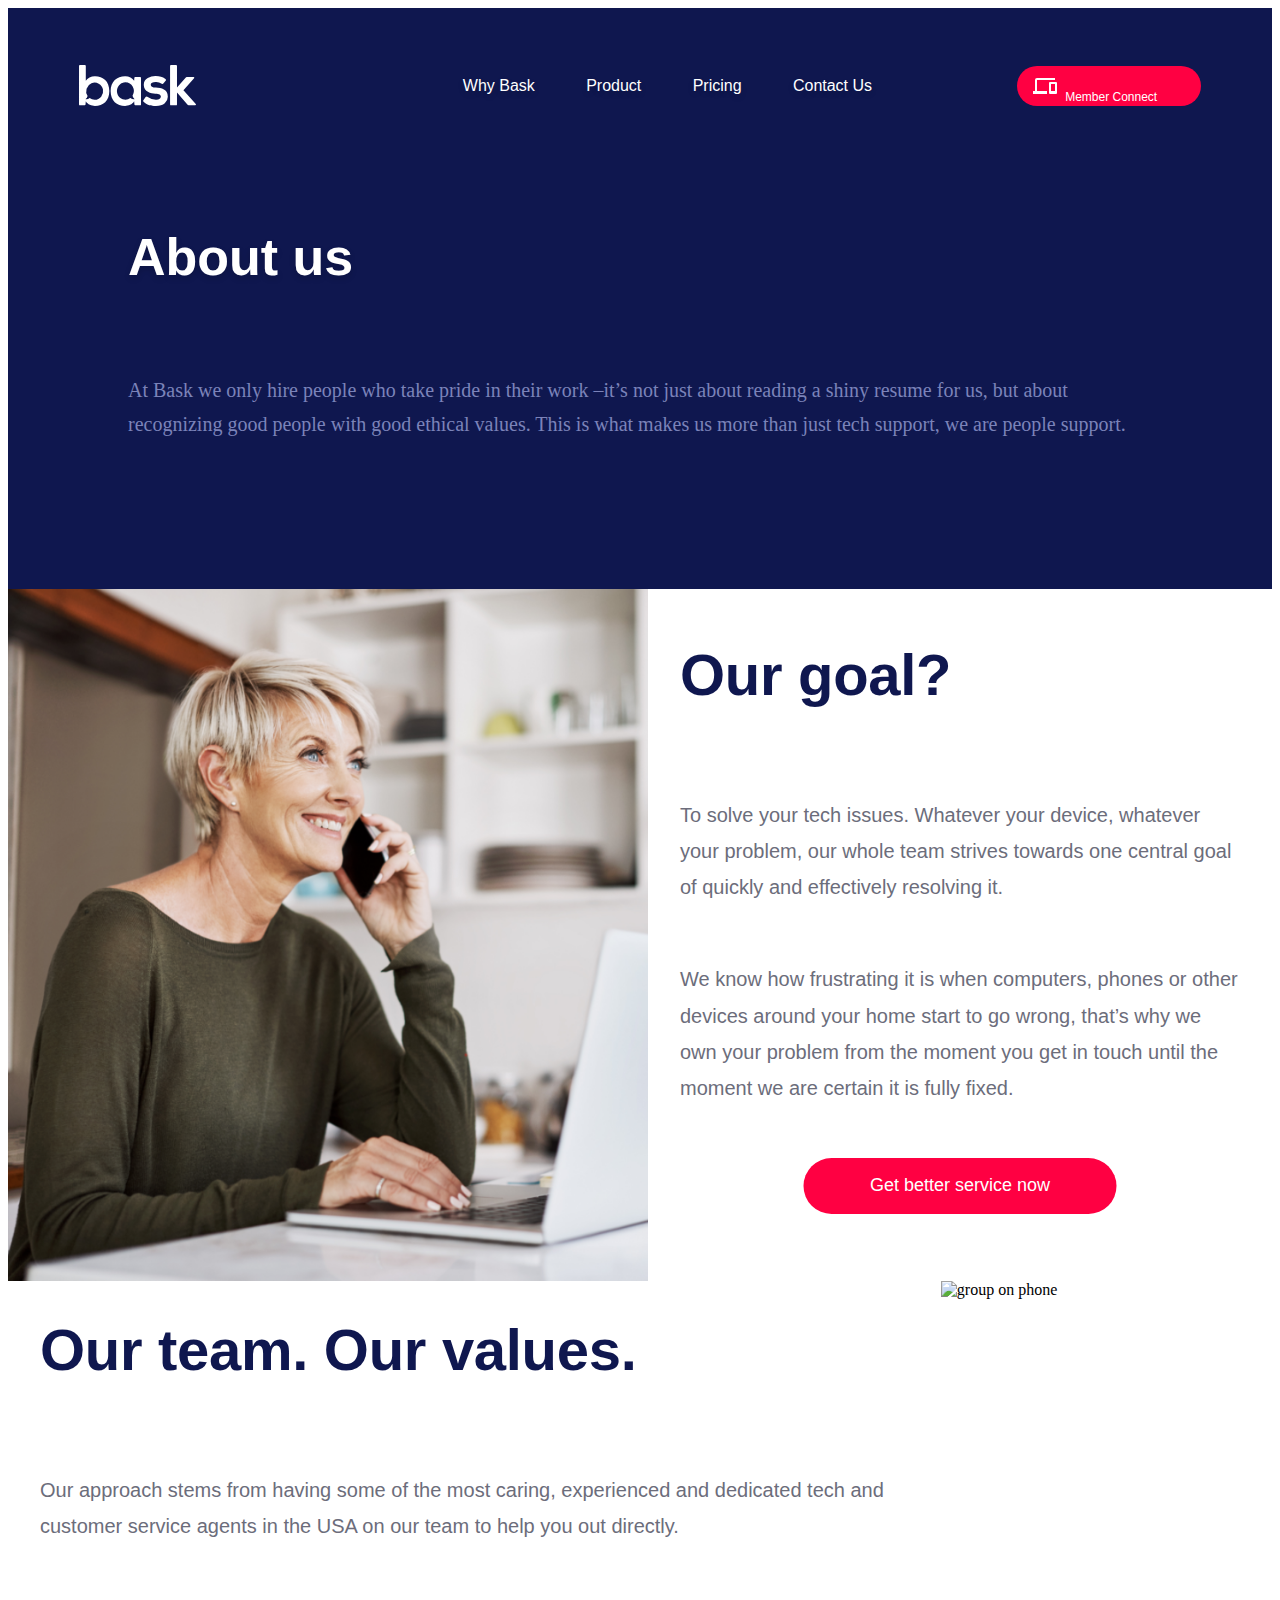
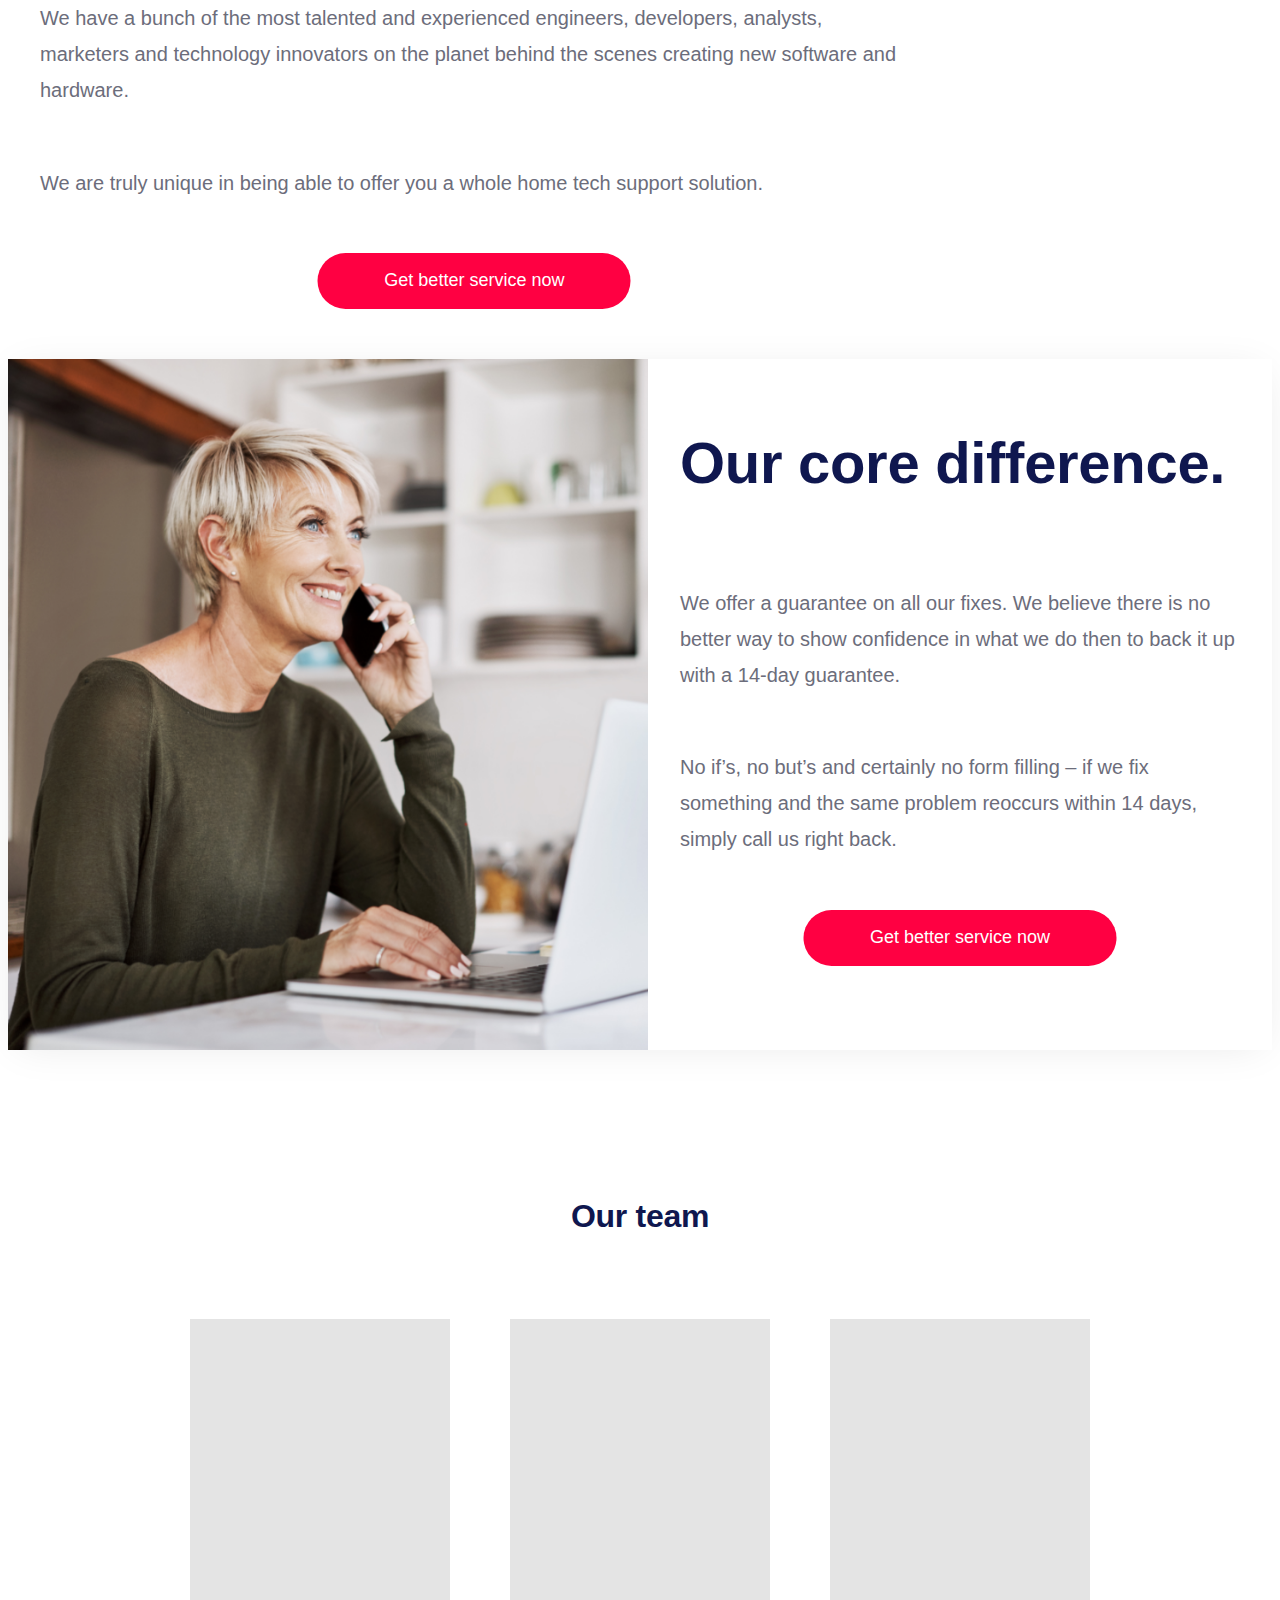
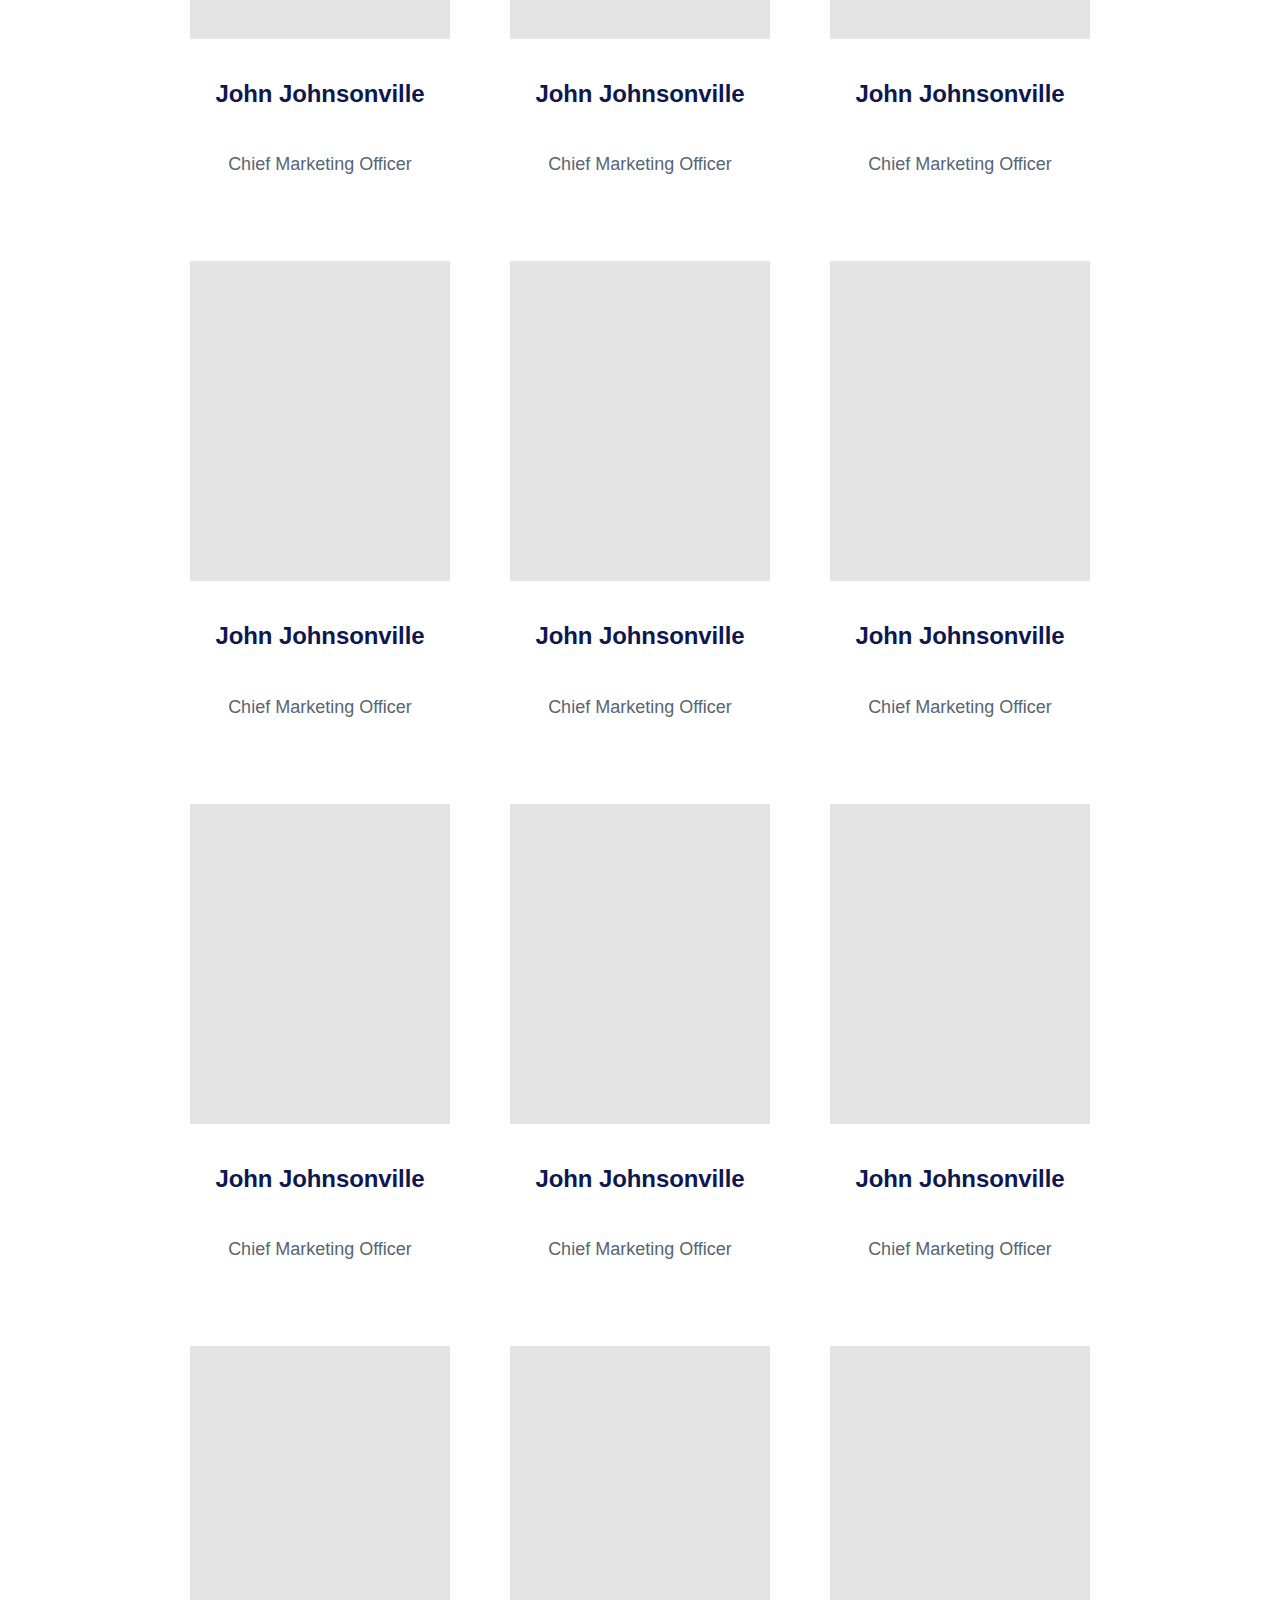
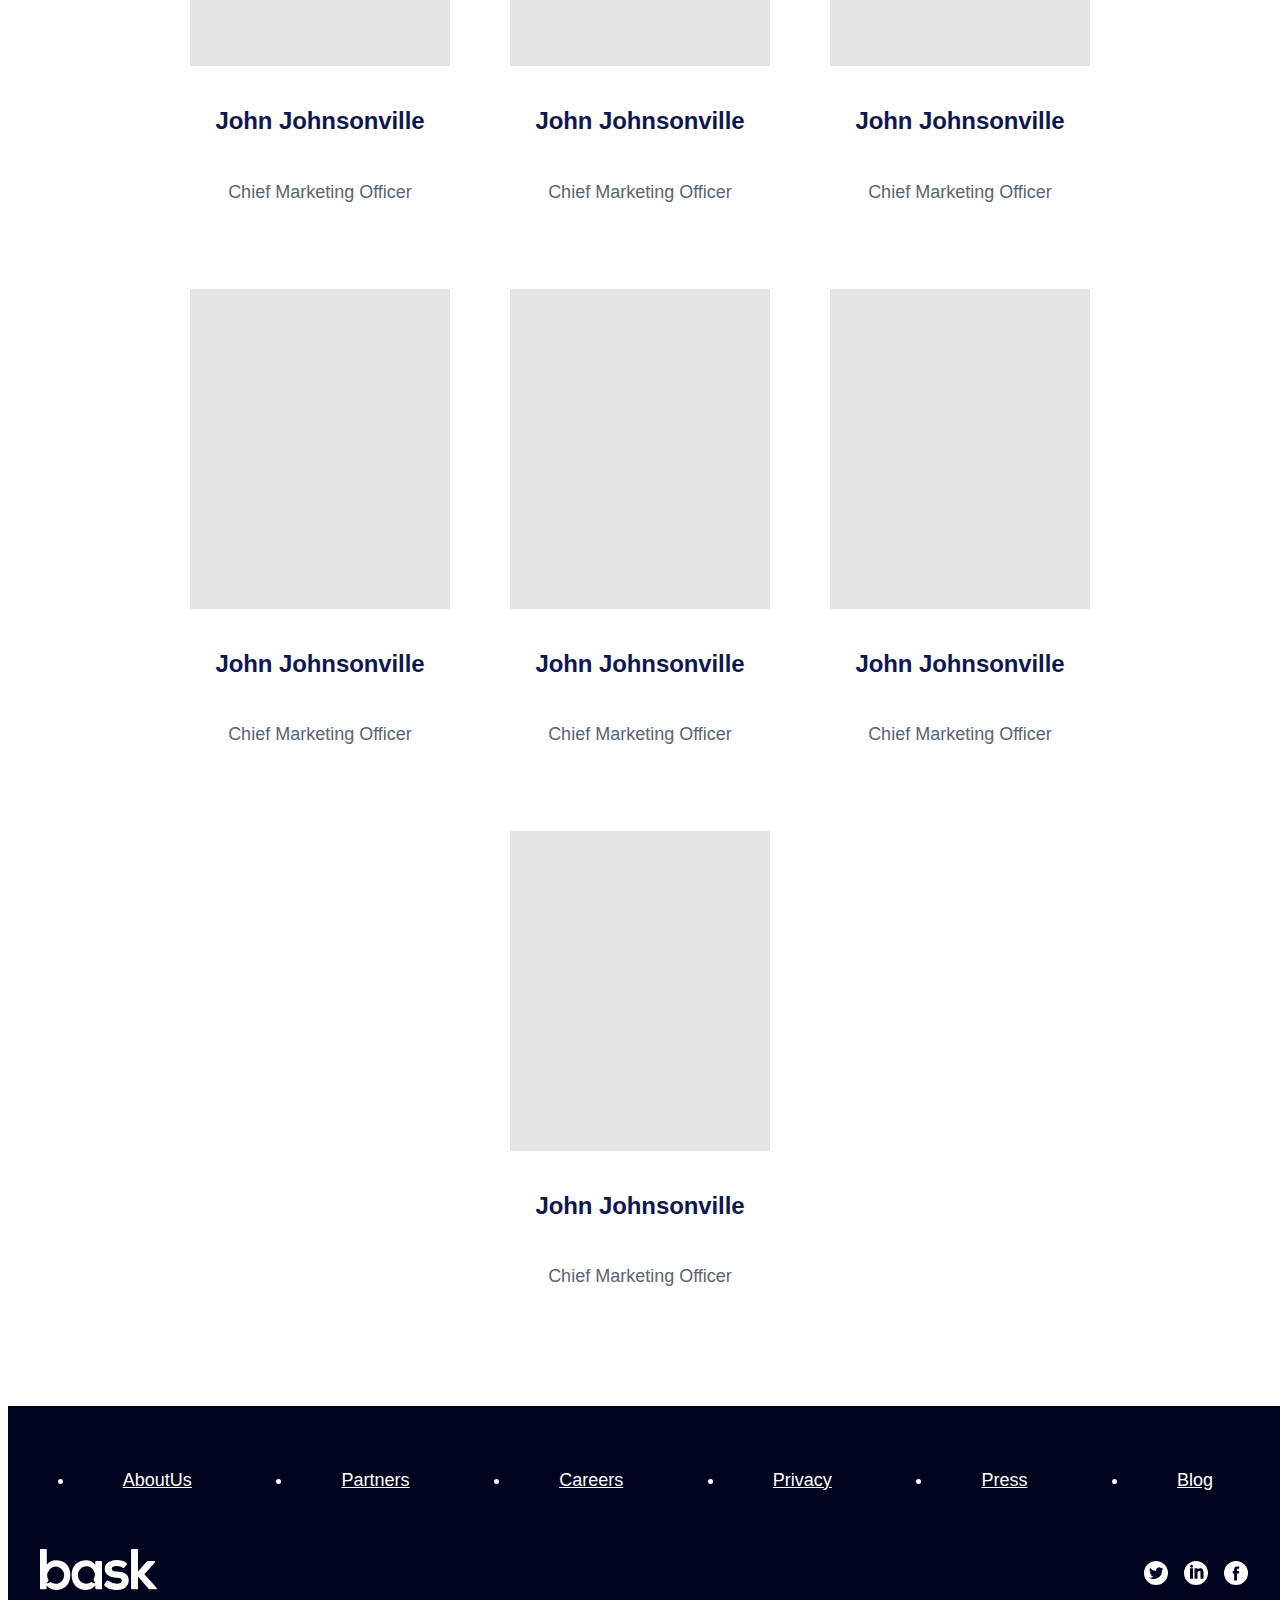
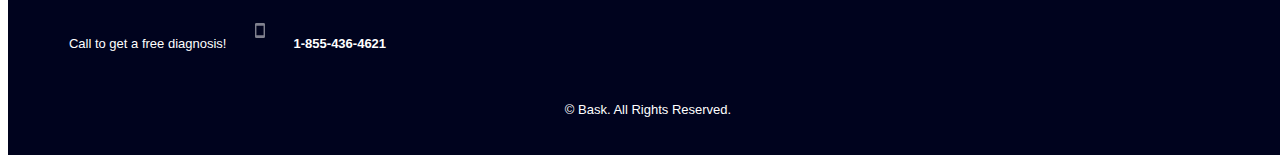
==== commit 6bcfb59d: "added desktop media queries to global" ====
--- a/aboutus.html
+++ b/aboutus.html
@@ -16,6 +16,12 @@
     <header class="header-wrapper">
         <div class="inner-header">
             <img class="header-logo" src="./assets/logos/bask-logo.svg" alt="bask logo">
+            <ul class="desktopNav">
+                <a class="headerLink" href="">Why Bask</a>
+                <a class="headerLink" href="">Product</a>
+                <a class="headerLink" href="">Pricing</a>
+                <a class="headerLink" href="">Contact Us</a>
+            </ul>
             <button class="connect-button">
                 <img class="memberContactIcon" src="./assets/icons/member-connect.svg" alt="member connect icon">
                 <p class="header-button-text">Member Connect</p>
@@ -199,23 +205,19 @@
                 <a href="#">AboutUs</a>
             </li>
             <li class="footerLink">
+                <a href="#">Partners</a>
+            </li>
+            <li class="footerLink">
+                <a href="#">Careers</a>
+            </li>
+            <li class="footerLink">
+                <a href="#">Privacy</a>
+            </li>
+            <li class="footerLink">
+                <a href="#">Press</a>
+            </li>
+            <li class="footerLink">
                 <a href="#">Blog</a>
-            </li>
-        </ul>
-        <ul class="footerLinks">
-            <li class="footerLink">
-                <a href="#">Partners</a>
-            </li>
-            <li class="footerLink">
-                <a href="#">Press</a>
-            </li>
-        </ul>
-        <ul class="footerLinks">
-            <li class="footerLink">
-                <a href="#">Careers</a>
-            </li>
-            <li class="footerLink">
-                <a href="#">Privacy</a>
             </li>
         </ul>
         <div class="innerFooter">
--- a/global.css
+++ b/global.css
@@ -217,7 +217,7 @@
 
 .footerContact {
   display: flex;
-  justify-content: space-between;
+  justify-content: space-evenly;
   padding: 0px 32px;
 }
 
@@ -230,8 +230,8 @@
 .footerLinks {
   display: flex;
   justify-content: space-around;
-  padding: 0px 83px;
-  /* flex-direction: column; */
+  flex-direction: row;
+  flex-wrap: wrap;
 }
 .footerLink {
   font-family: "Montserrat", sans-serif;
@@ -258,3 +258,73 @@
   color: #ffffff;
 }
 /* footer */
+
+
+
+@media (min-width: 700px) {
+  .desktopNav {
+    display: flex;
+    width: 40vw;
+    justify-content: space-evenly;
+    padding-left: 10%;
+  }
+  .inner-header {
+    justify-content: space-around;
+    align-items: center;
+    padding-top: 52px;
+  }
+  /* .mobile-img {
+    display: none;
+  } */
+  .desktopWrapper {
+    display: flex;
+  }
+  .desktopWrapperBottom {
+    display: flex;
+    box-shadow: 0 4px 40px -10px rgba(0, 0, 0, 0.1);
+  }
+  .desktopImg {
+    width: 50vw;
+    height: 100%;
+    display: flex;
+  }
+  .desktopBlock {
+    display: flex;
+    justify-content: center;
+    align-items: center;
+  }
+  .desktopBlockContent {
+    padding-bottom: 50px;
+  }
+
+  .whiteTitle {
+    width: 100%;
+    text-align: left;
+    padding-left: 0;
+    padding-bottom: 64px;
+    font-size: 52px;
+  }
+  .header-paragraph {
+    width: 100%;
+    text-align: left;
+    padding-bottom: 96px;
+    font-size: 20px;
+  }
+  .desktopTitle {
+    width: 80vw;
+    text-align: center;
+  }
+  .mobile {
+    display: none;
+  }
+  .mobile-title-left {
+    font-size: 58px;
+  }
+  .mobile-gray-text {
+    font-size: 20px;
+  }
+  .footerContact {
+    width: 375px;
+  }
+}
+
--- a/aboutus.css
+++ b/aboutus.css
@@ -39,11 +39,41 @@
   text-align: center;
   color: #586572;
 }
+/* combine these? */
 .desktopImg {
   display: none;
 }
 
+.headerLink {
+  text-shadow: 0 3px 6px rgba(0, 0, 0, 0.16);
+  font-family: "Montserrat", sans-serif;
+  font-size: 1em;
+  font-weight: normal;
+  font-style: normal;
+  font-stretch: normal;
+  line-height: 1.2;
+  letter-spacing: normal;
+  text-align: left;
+  color: #ffffff;
+  text-decoration: none;
+}
+
+.desktopNav {
+  display: none;
+}
+
 @media (min-width: 700px) {
+  .desktopNav {
+    display: flex;
+    width: 40vw;
+    justify-content: space-evenly;
+    padding-left: 10%;
+  }
+  .inner-header {
+    justify-content: space-around;
+    align-items: center;
+    padding-top: 52px;
+  }
   .teamWrapper {
     padding: 32px 152px;
   }
@@ -76,7 +106,8 @@
     align-items: center;
   }
   .desktopBlockContent {
-    padding: 50px;
+    padding-bottom: 50px;
+    /* padding: 50px; */
   }
 
   .whiteTitle {
@@ -112,4 +143,8 @@
   .mobile-gray-text {
     font-size: 20px;
   }
+
+  .footerContact {
+    width: 375px;
+  }
 }
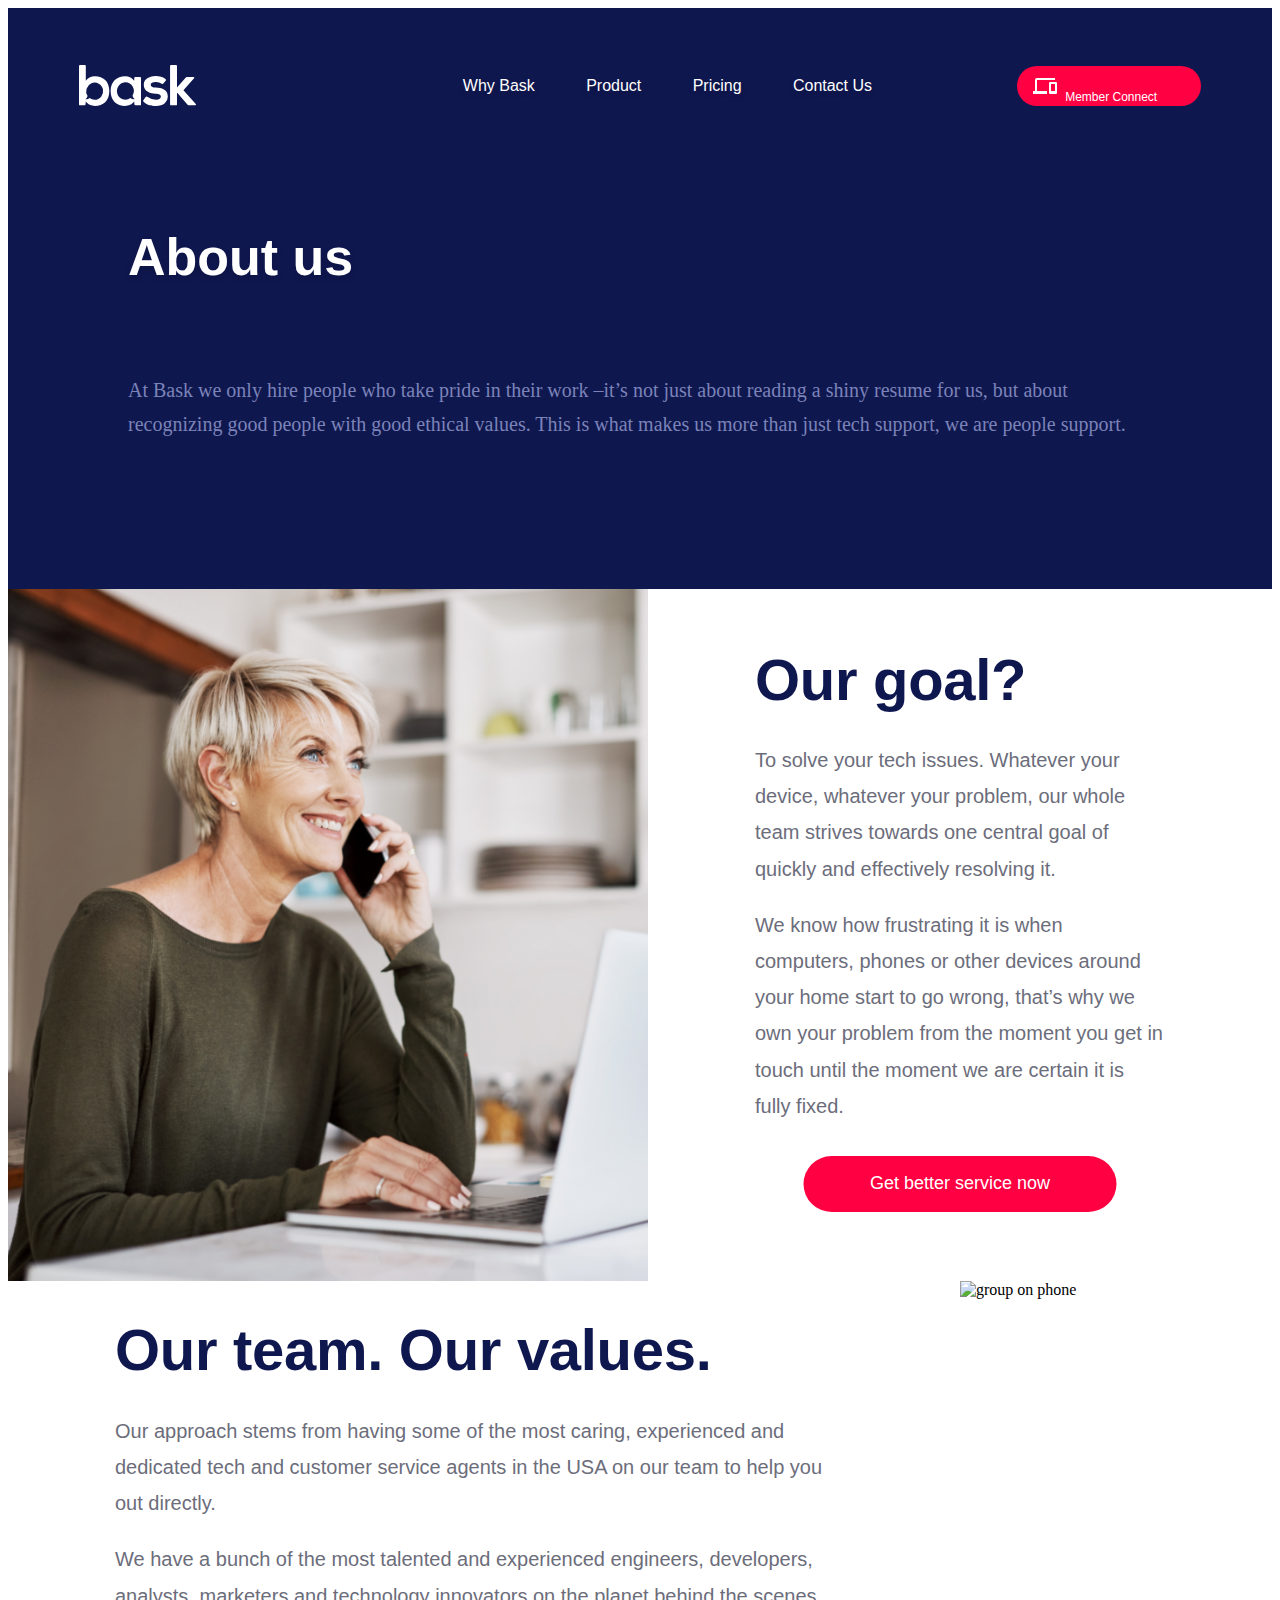
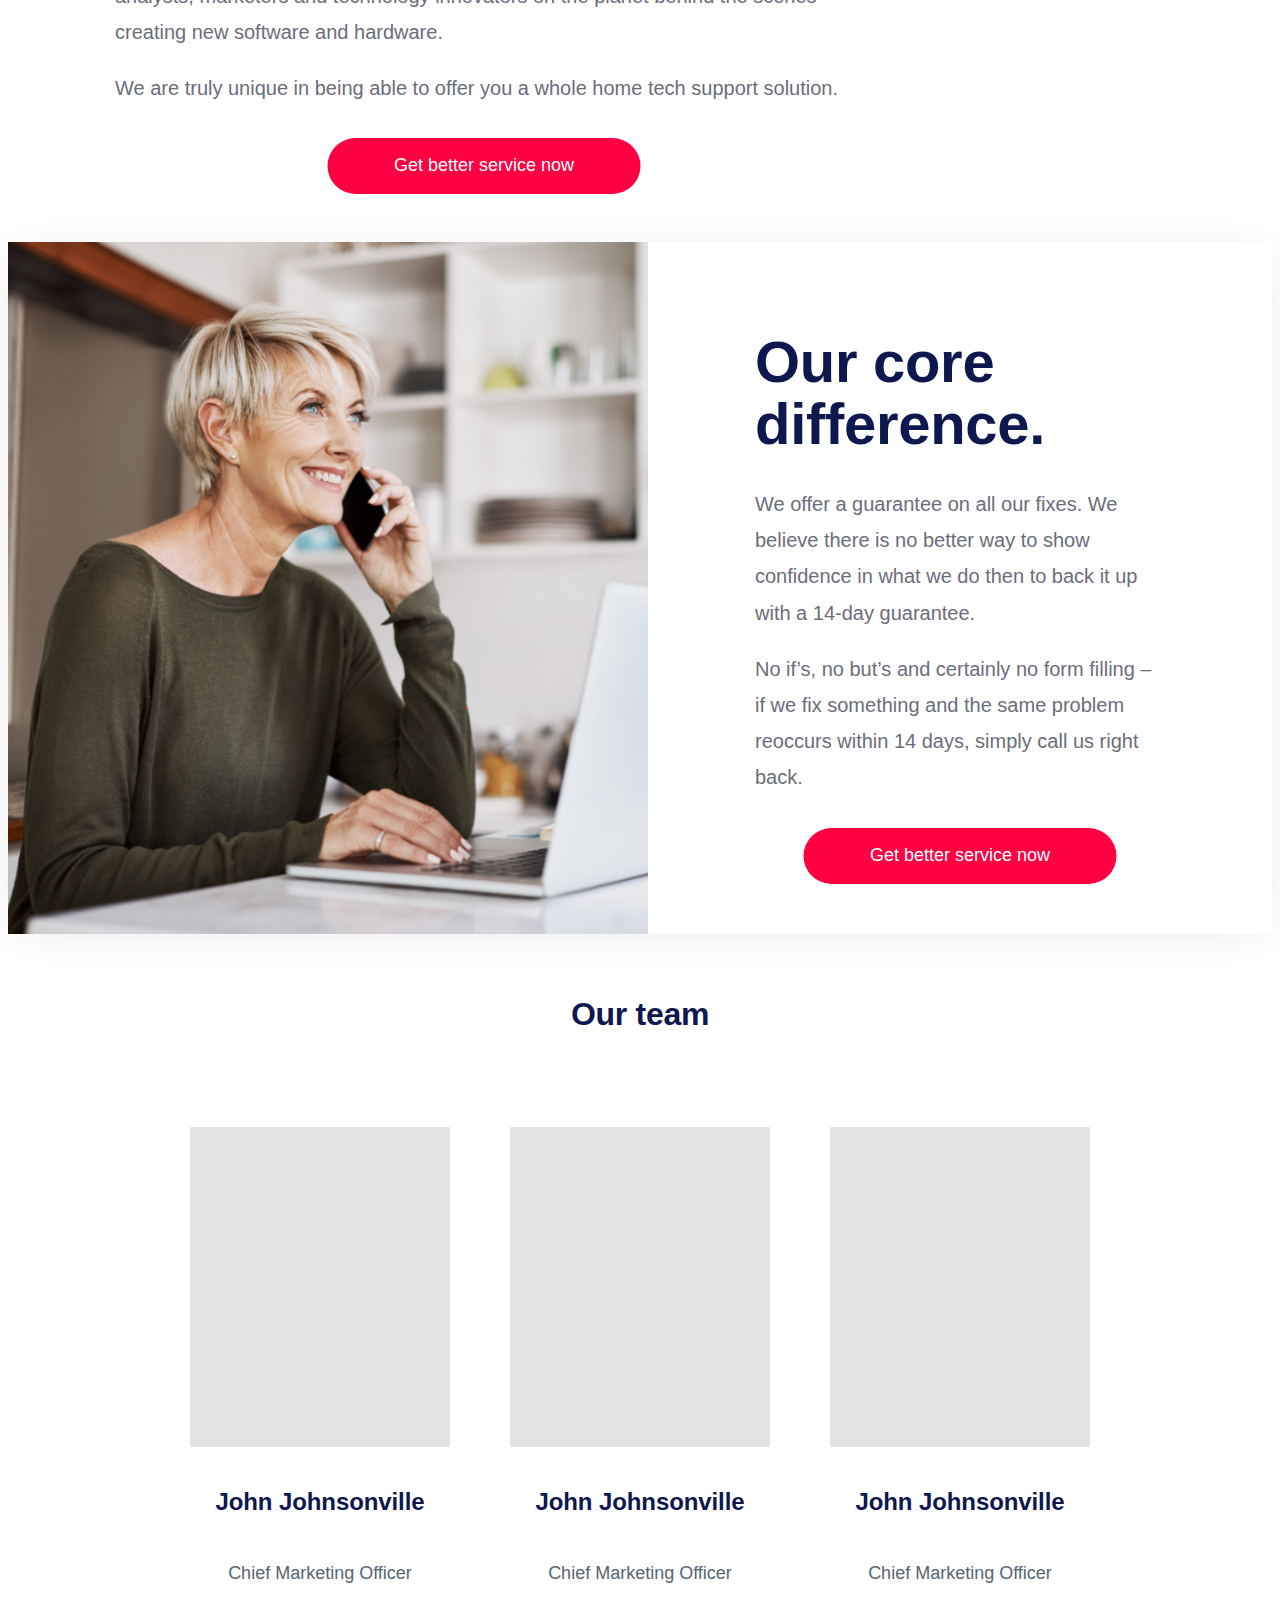
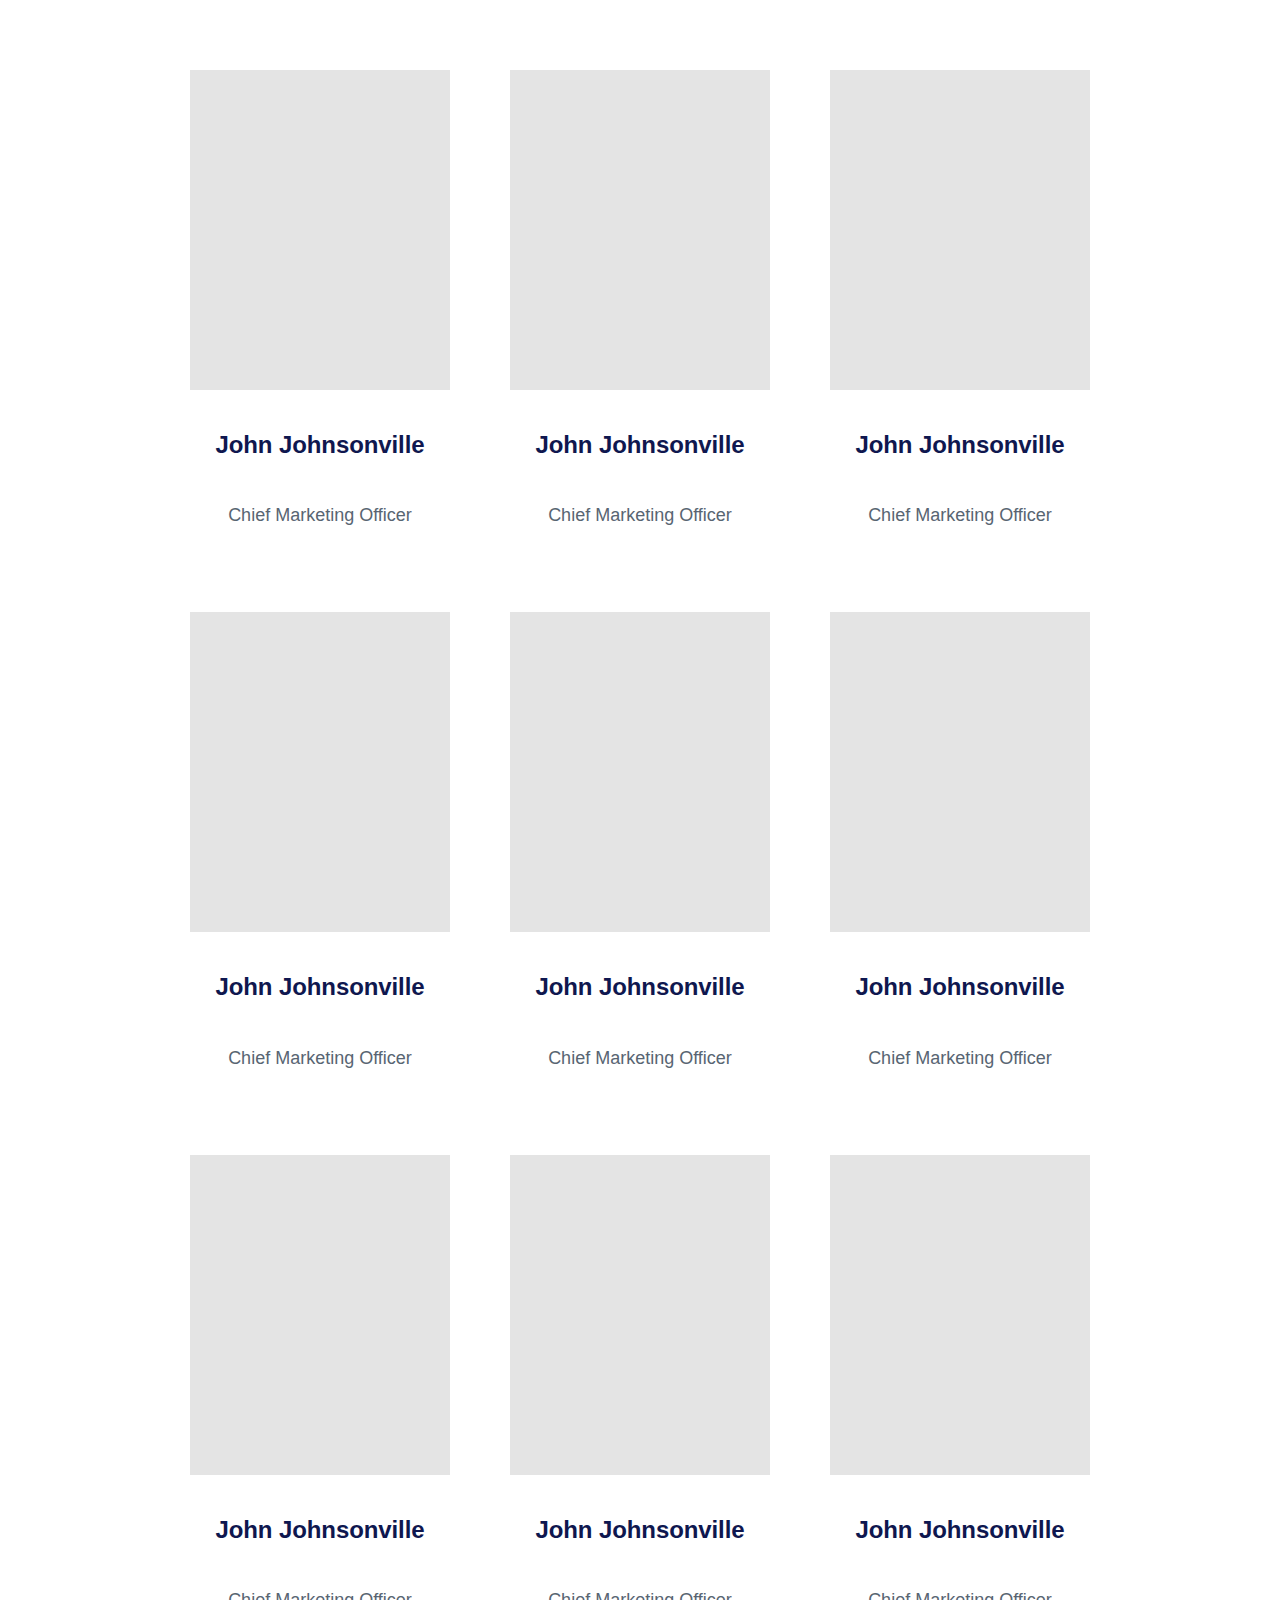
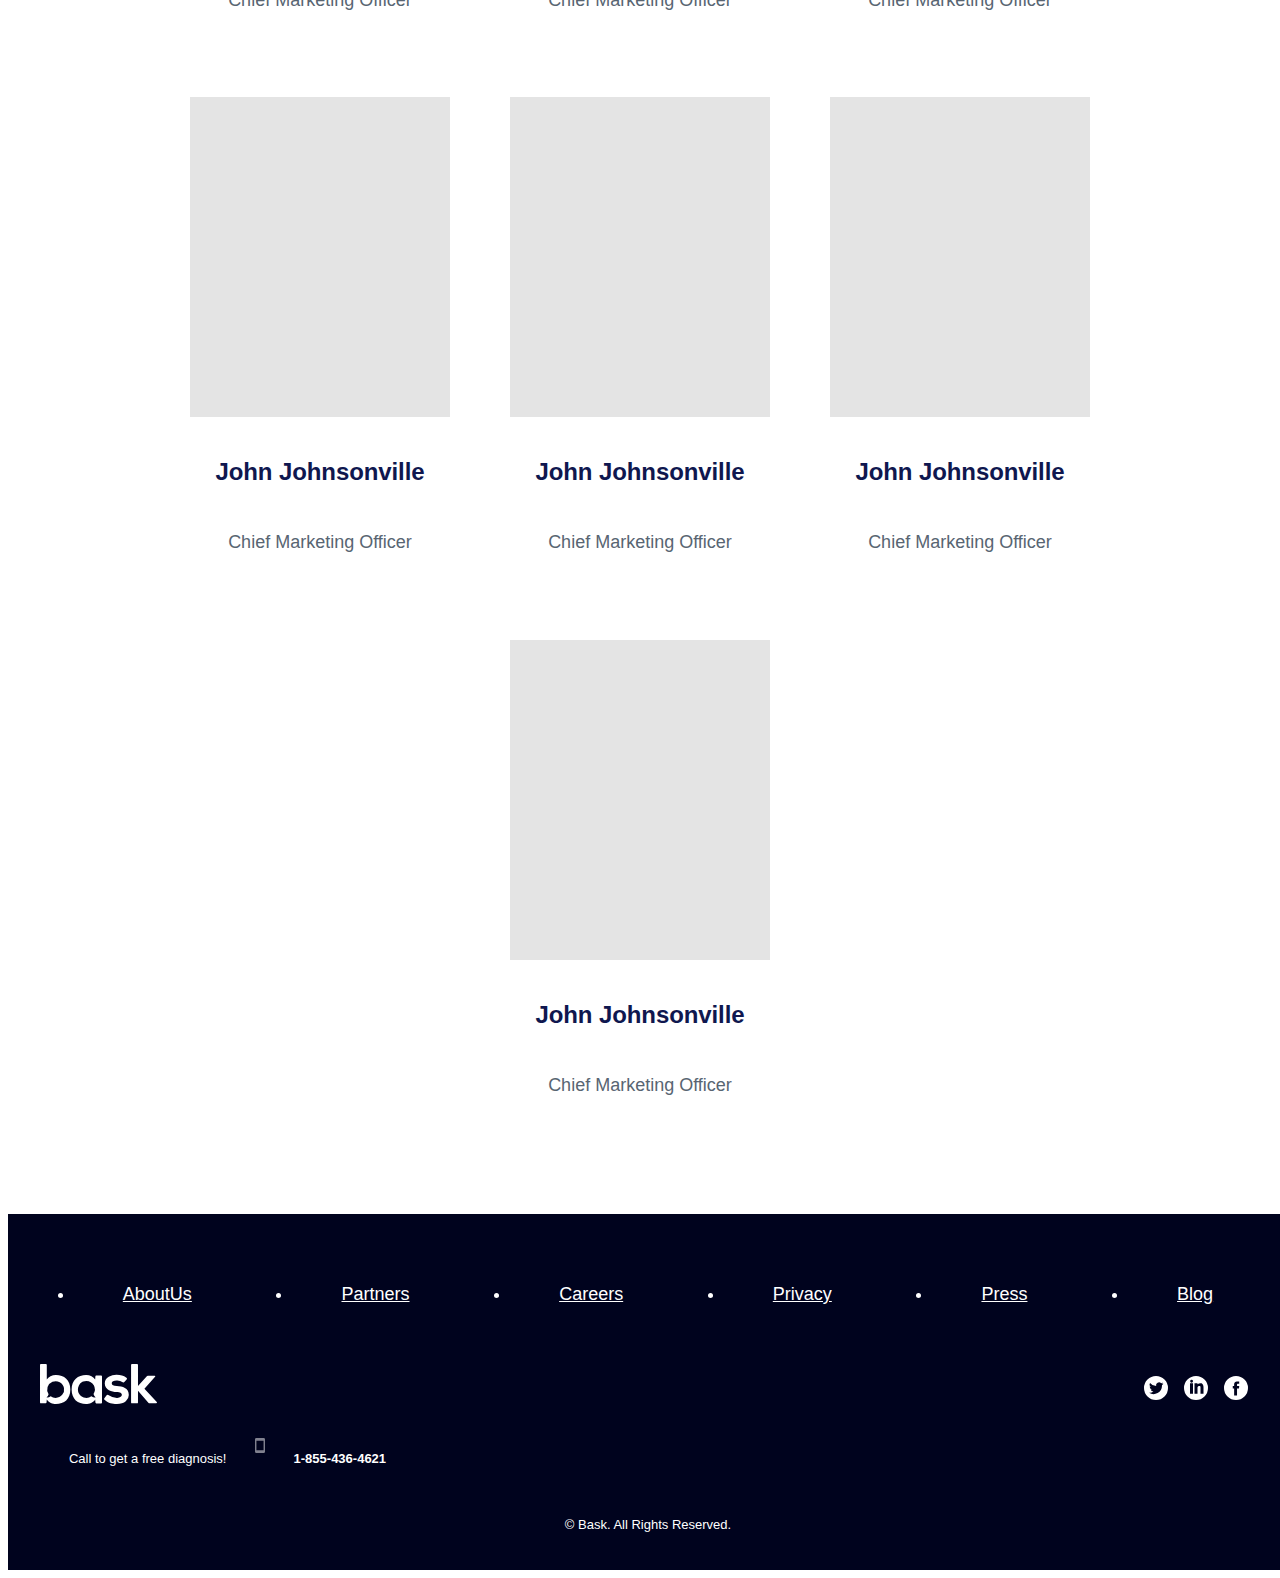
==== commit d898c88c: "fixed about us, erased whitespaces" ====
--- a/aboutus.html
+++ b/aboutus.html
@@ -34,172 +34,151 @@
                 we are people support.</p>
         </div>
     </header>
-    <img class="mobile-img center" src="./assets/images/homephone.png" alt="woman on phone">
+    <img class="mobile-img whiteSpace32 center" src="./assets/images/homephone.png" alt="woman on phone">
     <div class="desktopWrapper">
-        <img class="desktopImg" src="./assets/images/home4.png" alt="woman on phone">
-        <div class="whiteSpace32 mobile"></div>
+        <img class="desktopImg " src="./assets/images/home4.png" alt="woman on phone">
         <div class="desktopBlock">
-            <div class="desktopBlockContent">
-                <h1 class="mobile-title-left">Our goal?</h1>
-                <div class="whiteSpace32"></div>
-                <p class="mobile-gray-text">To solve your tech issues. Whatever your device, whatever your problem, our whole team strives towards one
+            <div class="desktopBlockContent whiteSpace48">
+                <h1 class="mobile-title-left whiteSpace32">Our goal?</h1>
+                <p class="mobile-gray-text whiteSpace16">To solve your tech issues. Whatever your device, whatever your problem, our whole team strives towards one
                     central goal of quickly and effectively resolving it.</p>
-                <div class="whiteSpace16"></div>
-                <p class="mobile-gray-text">We know how frustrating it is when computers, phones or other devices around your home start to go wrong,
+                <p class="mobile-gray-text whiteSpace32">We know how frustrating it is when computers, phones or other devices around your home start to go wrong,
                     that’s why we own your problem from the moment you get in touch until the moment we are certain it is
                     fully fixed.</p>
-                <div class="whiteSpace32"></div>
                 <button class="mobileRedButton center">Get better service now</button>
             </div>
-            <div class="whiteSpace48 mobile"></div>
-        </div>
-    </div>
-    <div class="whiteSpace32 mobile"></div>
-    <div class="desktopWrapper">
+        </div>
+    </div>
+    <div class="desktopWrapper whiteSpace48">
         <div class="desktopBlock">
+            <img class="mobile-img center whiteSpace32" src="./assets/images/homephone.png" alt="woman on phone">
             <div class="desktopBlockContent">
-                <h1 class="mobile-title-left">Our team. Our values.</h1>
-                <div class="whiteSpace32"></div>
-                <p class="mobile-gray-text">Our approach stems from having some of the most caring, experienced and dedicated tech and customer service
+                <h1 class="mobile-title-left whiteSpace32">Our team. Our values.</h1>
+                <p class="mobile-gray-text whiteSpace16">Our approach stems from having some of the most caring, experienced and dedicated tech and customer service
                     agents in the USA on our team to help you out directly.</p>
-                <div class="whiteSpace16"></div>
-                <p class="mobile-gray-text">We have a bunch of the most talented and experienced engineers, developers, analysts, marketers and technology
+                <p class="mobile-gray-text whiteSpace16">We have a bunch of the most talented and experienced engineers, developers, analysts, marketers and technology
                     innovators on the planet behind the scenes creating new software and hardware.</p>
-                <div class="whiteSpace16"></div>
-                <p class="mobile-gray-text">We are truly unique in being able to offer you a whole home tech support solution.</p>
-                <div class="whiteSpace32"></div>
+                <p class="mobile-gray-text whiteSpace32">We are truly unique in being able to offer you a whole home tech support solution.</p>
                 <button class="mobileRedButton center">Get better service now</button>
             </div>
         </div>
         <img class="desktopImg" src="./assets/images/desk4@2x.png" alt="group on phone">
     </div>
-    <div class="whiteSpace48 mobile"></div>
-    <img class="mobile-img center" src="./assets/images/homephone.png" alt="woman on phone">
-    <div class="whiteSpace32 mobile"></div>
-    <div class="desktopWrapperBottom">
+    <img class="mobile-img center whiteSpace32" src="./assets/images/homephone.png" alt="woman on phone">
+    <div class="desktopWrapperBottom whiteSpace64">
         <img class="desktopImg" src="./assets/images/home4.png" alt="woman on phone">
         <!-- <img class="desktopImg" src="./assets/images/home4.svg" alt="woman on phone"> -->
         <div class="desktopBlock">
             <div class="desktopBlockContent">
-                <h1 class="mobile-title-left">Our core difference.</h1>
-                <div class="whiteSpace32"></div>
-                <p class="mobile-gray-text">We offer a guarantee on all our fixes. We believe there is no better way to show confidence in what we do
+                <h1 class="mobile-title-left whiteSpace32">Our core difference.</h1>
+                <p class="mobile-gray-text whiteSpace16">We offer a guarantee on all our fixes. We believe there is no better way to show confidence in what we do
                     then to back it up with a 14-day guarantee.</p>
-                <div class="whiteSpace16"></div>
-                <p class="mobile-gray-text">No if’s, no but’s and certainly no form filling – if we fix something and the same problem reoccurs within
+                <p class="mobile-gray-text whiteSpace32">No if’s, no but’s and certainly no form filling – if we fix something and the same problem reoccurs within
                     14 days, simply call us right back. </p>
-                <div class="whiteSpace32"></div>
                 <button class="mobileRedButton center">Get better service now</button>
             </div>
         </div>
     </div>
-    <div class="whiteSpace64"></div>
-    <div class="whiteSpace64"></div>
-    <h1 class="mobile-title-center">Our team</h1>
-    <div class="whiteSpace32 mobile"></div>
-    <div class="teamWrapper">
-        <div class="teamMember">
-            <!-- <img src="" alt=""> -->
-            <div class="teamImage"></div>
-            <h3 class="teamName">John Johnsonville</h3>
-            <p class="teamTitle">Chief Marketing Officer</p>
-        </div>
-        <div class="teamMember">
-            <!-- <img src="" alt=""> -->
-            <div class="teamImage"></div>
-            <h3 class="teamName">John Johnsonville</h3>
-            <p class="teamTitle">Chief Marketing Officer</p>
-        </div>
-        <div class="teamMember">
-            <!-- <img src="" alt=""> -->
-            <div class="teamImage"></div>
-            <h3 class="teamName">John Johnsonville</h3>
-            <p class="teamTitle">Chief Marketing Officer</p>
-        </div>
-        <div class="teamMember">
-            <!-- <img src="" alt=""> -->
-            <div class="teamImage"></div>
-            <h3 class="teamName">John Johnsonville</h3>
-            <p class="teamTitle">Chief Marketing Officer</p>
-        </div>
-        <div class="teamMember">
-            <!-- <img src="" alt=""> -->
-            <div class="teamImage"></div>
-            <h3 class="teamName">John Johnsonville</h3>
-            <p class="teamTitle">Chief Marketing Officer</p>
-        </div>
-        <div class="teamMember">
-            <!-- <img src="" alt=""> -->
-            <div class="teamImage"></div>
-            <h3 class="teamName">John Johnsonville</h3>
-            <p class="teamTitle">Chief Marketing Officer</p>
-        </div>
-        <div class="teamMember">
-            <!-- <img src="" alt=""> -->
-            <div class="teamImage"></div>
-            <h3 class="teamName">John Johnsonville</h3>
-            <p class="teamTitle">Chief Marketing Officer</p>
-        </div>
-        <div class="teamMember">
-            <!-- <img src="" alt=""> -->
-            <div class="teamImage"></div>
-            <h3 class="teamName">John Johnsonville</h3>
-            <p class="teamTitle">Chief Marketing Officer</p>
-        </div>
-        <div class="teamMember">
-            <!-- <img src="" alt=""> -->
-            <div class="teamImage"></div>
-            <h3 class="teamName">John Johnsonville</h3>
-            <p class="teamTitle">Chief Marketing Officer</p>
-        </div>
-        <div class="teamMember">
-            <!-- <img src="" alt=""> -->
-            <div class="teamImage"></div>
-            <h3 class="teamName">John Johnsonville</h3>
-            <p class="teamTitle">Chief Marketing Officer</p>
-        </div>
-        <div class="teamMember">
-            <!-- <img src="" alt=""> -->
-            <div class="teamImage"></div>
-            <h3 class="teamName">John Johnsonville</h3>
-            <p class="teamTitle">Chief Marketing Officer</p>
-        </div>
-        <div class="teamMember">
-            <!-- <img src="" alt=""> -->
-            <div class="teamImage"></div>
-            <h3 class="teamName">John Johnsonville</h3>
-            <p class="teamTitle">Chief Marketing Officer</p>
-        </div>
-        <div class="teamMember">
-            <!-- <img src="" alt=""> -->
-            <div class="teamImage"></div>
-            <h3 class="teamName">John Johnsonville</h3>
-            <p class="teamTitle">Chief Marketing Officer</p>
-        </div>
-        <div class="teamMember">
-            <!-- <img src="" alt=""> -->
-            <div class="teamImage"></div>
-            <h3 class="teamName">John Johnsonville</h3>
-            <p class="teamTitle">Chief Marketing Officer</p>
-        </div>
-        <div class="teamMember">
-            <!-- <img src="" alt=""> -->
-            <div class="teamImage"></div>
-            <h3 class="teamName">John Johnsonville</h3>
-            <p class="teamTitle">Chief Marketing Officer</p>
-        </div>
-        <div class="teamMember">
-            <!-- <img src="" alt=""> -->
-            <div class="teamImage"></div>
-            <h3 class="teamName">John Johnsonville</h3>
-            <p class="teamTitle">Chief Marketing Officer</p>
-        </div>
-    </div>
-
-    <div class="whiteSpace32"></div>
-
+    <h1 class="mobile-title-center whiteSpace32">Our team</h1>
+    <div class="teamWrapper whiteSpace32">
+        <div class="teamMember">
+            <!-- <img src="" alt=""> -->
+            <div class="teamImage"></div>
+            <h3 class="teamName">John Johnsonville</h3>
+            <p class="teamTitle">Chief Marketing Officer</p>
+        </div>
+        <div class="teamMember">
+            <!-- <img src="" alt=""> -->
+            <div class="teamImage"></div>
+            <h3 class="teamName">John Johnsonville</h3>
+            <p class="teamTitle">Chief Marketing Officer</p>
+        </div>
+        <div class="teamMember">
+            <!-- <img src="" alt=""> -->
+            <div class="teamImage"></div>
+            <h3 class="teamName">John Johnsonville</h3>
+            <p class="teamTitle">Chief Marketing Officer</p>
+        </div>
+        <div class="teamMember">
+            <!-- <img src="" alt=""> -->
+            <div class="teamImage"></div>
+            <h3 class="teamName">John Johnsonville</h3>
+            <p class="teamTitle">Chief Marketing Officer</p>
+        </div>
+        <div class="teamMember">
+            <!-- <img src="" alt=""> -->
+            <div class="teamImage"></div>
+            <h3 class="teamName">John Johnsonville</h3>
+            <p class="teamTitle">Chief Marketing Officer</p>
+        </div>
+        <div class="teamMember">
+            <!-- <img src="" alt=""> -->
+            <div class="teamImage"></div>
+            <h3 class="teamName">John Johnsonville</h3>
+            <p class="teamTitle">Chief Marketing Officer</p>
+        </div>
+        <div class="teamMember">
+            <!-- <img src="" alt=""> -->
+            <div class="teamImage"></div>
+            <h3 class="teamName">John Johnsonville</h3>
+            <p class="teamTitle">Chief Marketing Officer</p>
+        </div>
+        <div class="teamMember">
+            <!-- <img src="" alt=""> -->
+            <div class="teamImage"></div>
+            <h3 class="teamName">John Johnsonville</h3>
+            <p class="teamTitle">Chief Marketing Officer</p>
+        </div>
+        <div class="teamMember">
+            <!-- <img src="" alt=""> -->
+            <div class="teamImage"></div>
+            <h3 class="teamName">John Johnsonville</h3>
+            <p class="teamTitle">Chief Marketing Officer</p>
+        </div>
+        <div class="teamMember">
+            <!-- <img src="" alt=""> -->
+            <div class="teamImage"></div>
+            <h3 class="teamName">John Johnsonville</h3>
+            <p class="teamTitle">Chief Marketing Officer</p>
+        </div>
+        <div class="teamMember">
+            <!-- <img src="" alt=""> -->
+            <div class="teamImage"></div>
+            <h3 class="teamName">John Johnsonville</h3>
+            <p class="teamTitle">Chief Marketing Officer</p>
+        </div>
+        <div class="teamMember">
+            <!-- <img src="" alt=""> -->
+            <div class="teamImage"></div>
+            <h3 class="teamName">John Johnsonville</h3>
+            <p class="teamTitle">Chief Marketing Officer</p>
+        </div>
+        <div class="teamMember">
+            <!-- <img src="" alt=""> -->
+            <div class="teamImage"></div>
+            <h3 class="teamName">John Johnsonville</h3>
+            <p class="teamTitle">Chief Marketing Officer</p>
+        </div>
+        <div class="teamMember">
+            <!-- <img src="" alt=""> -->
+            <div class="teamImage"></div>
+            <h3 class="teamName">John Johnsonville</h3>
+            <p class="teamTitle">Chief Marketing Officer</p>
+        </div>
+        <div class="teamMember">
+            <!-- <img src="" alt=""> -->
+            <div class="teamImage"></div>
+            <h3 class="teamName">John Johnsonville</h3>
+            <p class="teamTitle">Chief Marketing Officer</p>
+        </div>
+        <div class="teamMember">
+            <!-- <img src="" alt=""> -->
+            <div class="teamImage"></div>
+            <h3 class="teamName">John Johnsonville</h3>
+            <p class="teamTitle">Chief Marketing Officer</p>
+        </div>
+    </div>
     <footer class="footer-wrapper">
-        <div class="whiteSpace32"></div>
         <ul class="footerLinks">
             <li class="footerLink">
                 <a href="#">AboutUs</a>
--- a/global.css
+++ b/global.css
@@ -7,6 +7,22 @@
 }
 
 /* header */
+.headerLink {
+  text-shadow: 0 3px 6px rgba(0, 0, 0, 0.16);
+  font-family: "Montserrat", sans-serif;
+  font-size: 1em;
+  font-weight: normal;
+  font-style: normal;
+  font-stretch: normal;
+  line-height: 1.2;
+  letter-spacing: normal;
+  text-align: left;
+  color: #ffffff;
+  text-decoration: none;
+}
+.desktopNav {
+  display: none;
+}
 .header-wrapper {
   width: 100%;
   box-sizing: border-box;
@@ -150,25 +166,18 @@
   left: 50%;
   transform: translate(-50%, 0px);
 }
-.whiteSpace0 {
-  width: 100%;
-  height: 0px;
-}
+
 .whiteSpace16 {
-  width: 100%;
-  height: 16px;
+  margin-bottom: 16px;
 }
 .whiteSpace32 {
-  width: 100%;
-  height: 32px;
+  margin-bottom: 32px;
 }
 .whiteSpace48 {
-  width: 100%;
-  height: 48px;
+  margin-bottom: 48px;
 }
 .whiteSpace64 {
-  width: 100%;
-  height: 64px;
+  margin-bottom: 64px;
 }
 /* layout stuff */
 
@@ -186,6 +195,7 @@
 .footer-wrapper {
   width: 100vw;
   background-color: #00031e;
+  padding-top: 38px;
 }
 
 .social-media-icon-wrapper {
@@ -258,8 +268,6 @@
   color: #ffffff;
 }
 /* footer */
-
-
 
 @media (min-width: 700px) {
   .desktopNav {
@@ -273,9 +281,6 @@
     align-items: center;
     padding-top: 52px;
   }
-  /* .mobile-img {
-    display: none;
-  } */
   .desktopWrapper {
     display: flex;
   }
@@ -294,7 +299,7 @@
     align-items: center;
   }
   .desktopBlockContent {
-    padding-bottom: 50px;
+    padding: 0px 75px;
   }
 
   .whiteTitle {
@@ -327,4 +332,3 @@
     width: 375px;
   }
 }
-
--- a/aboutus.css
+++ b/aboutus.css
@@ -98,6 +98,7 @@
     width: 50vw;
     height: 100%;
     display: flex;
+    margin-bottom: 0px;
   }
   .desktopBlock {
     display: flex;
@@ -105,11 +106,6 @@
     justify-content: center;
     align-items: center;
   }
-  .desktopBlockContent {
-    padding-bottom: 50px;
-    /* padding: 50px; */
-  }
-
   .whiteTitle {
     width: 100%;
     text-align: left;
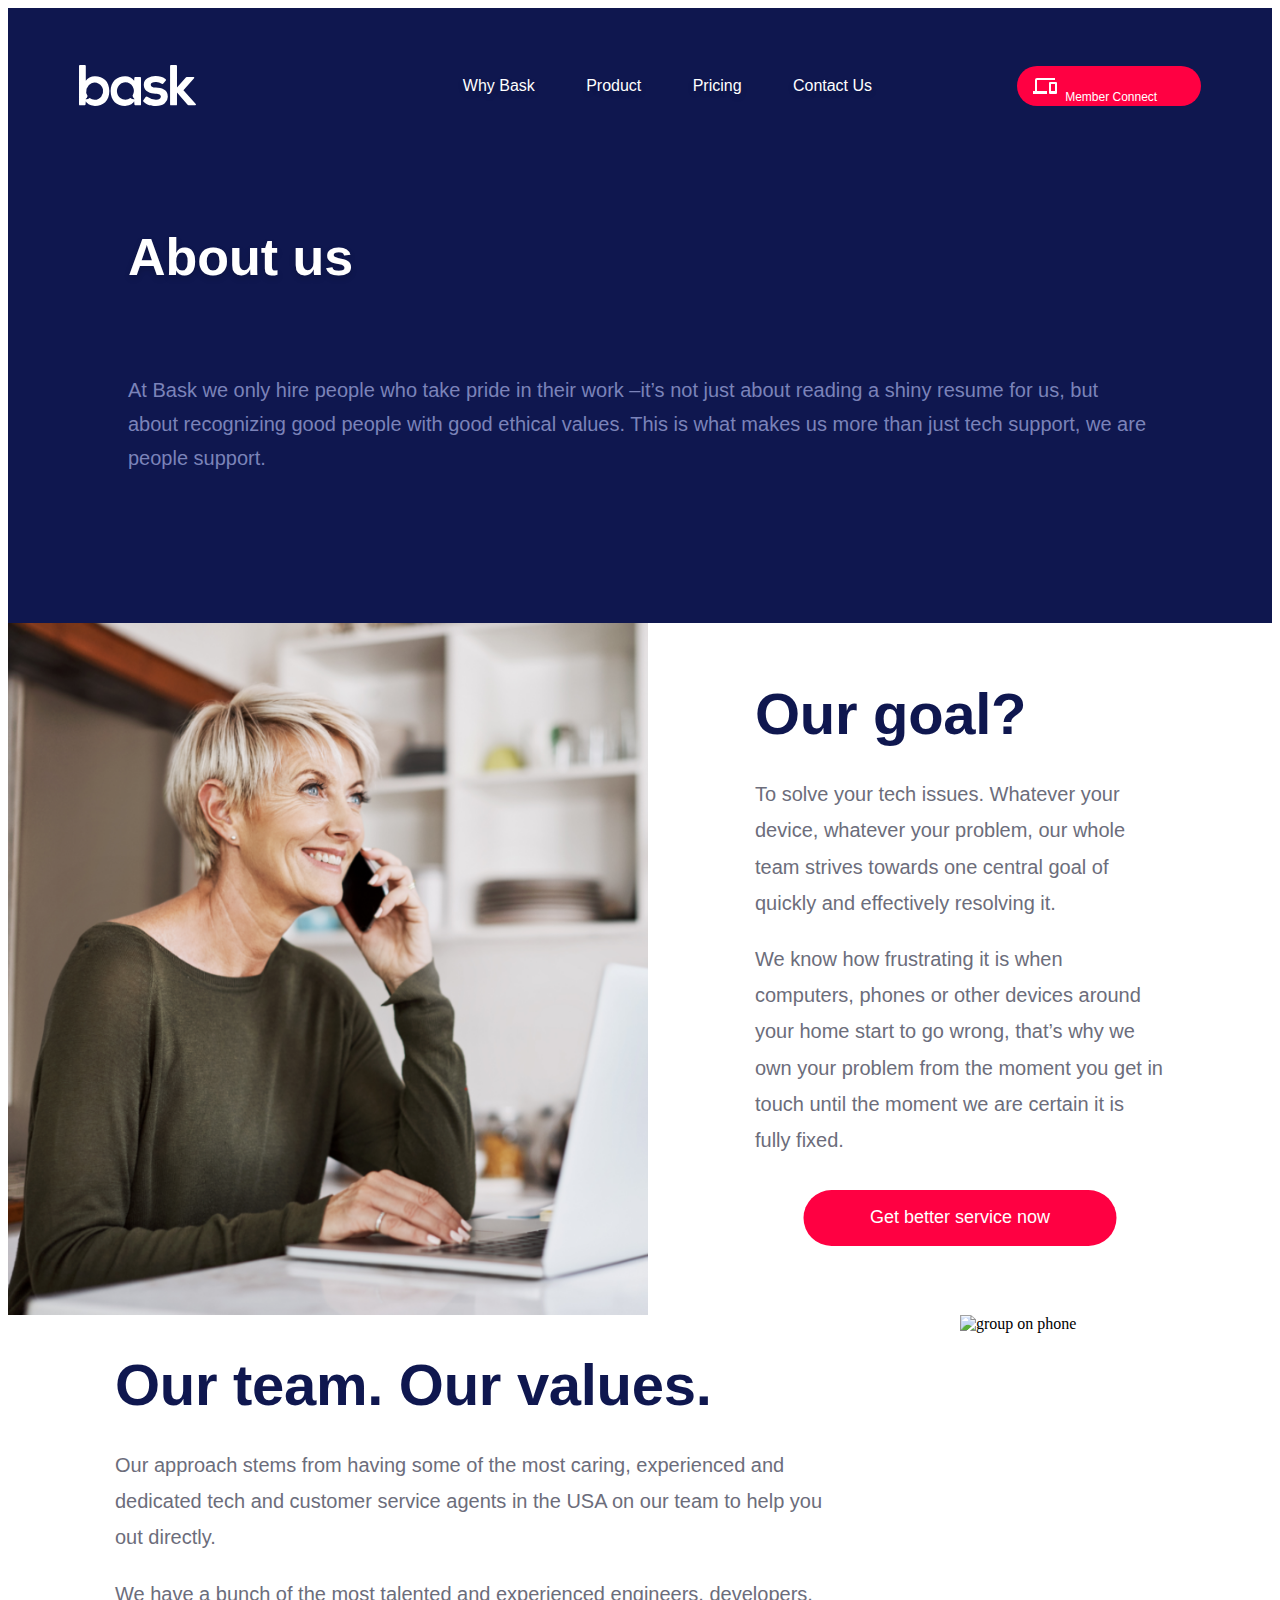
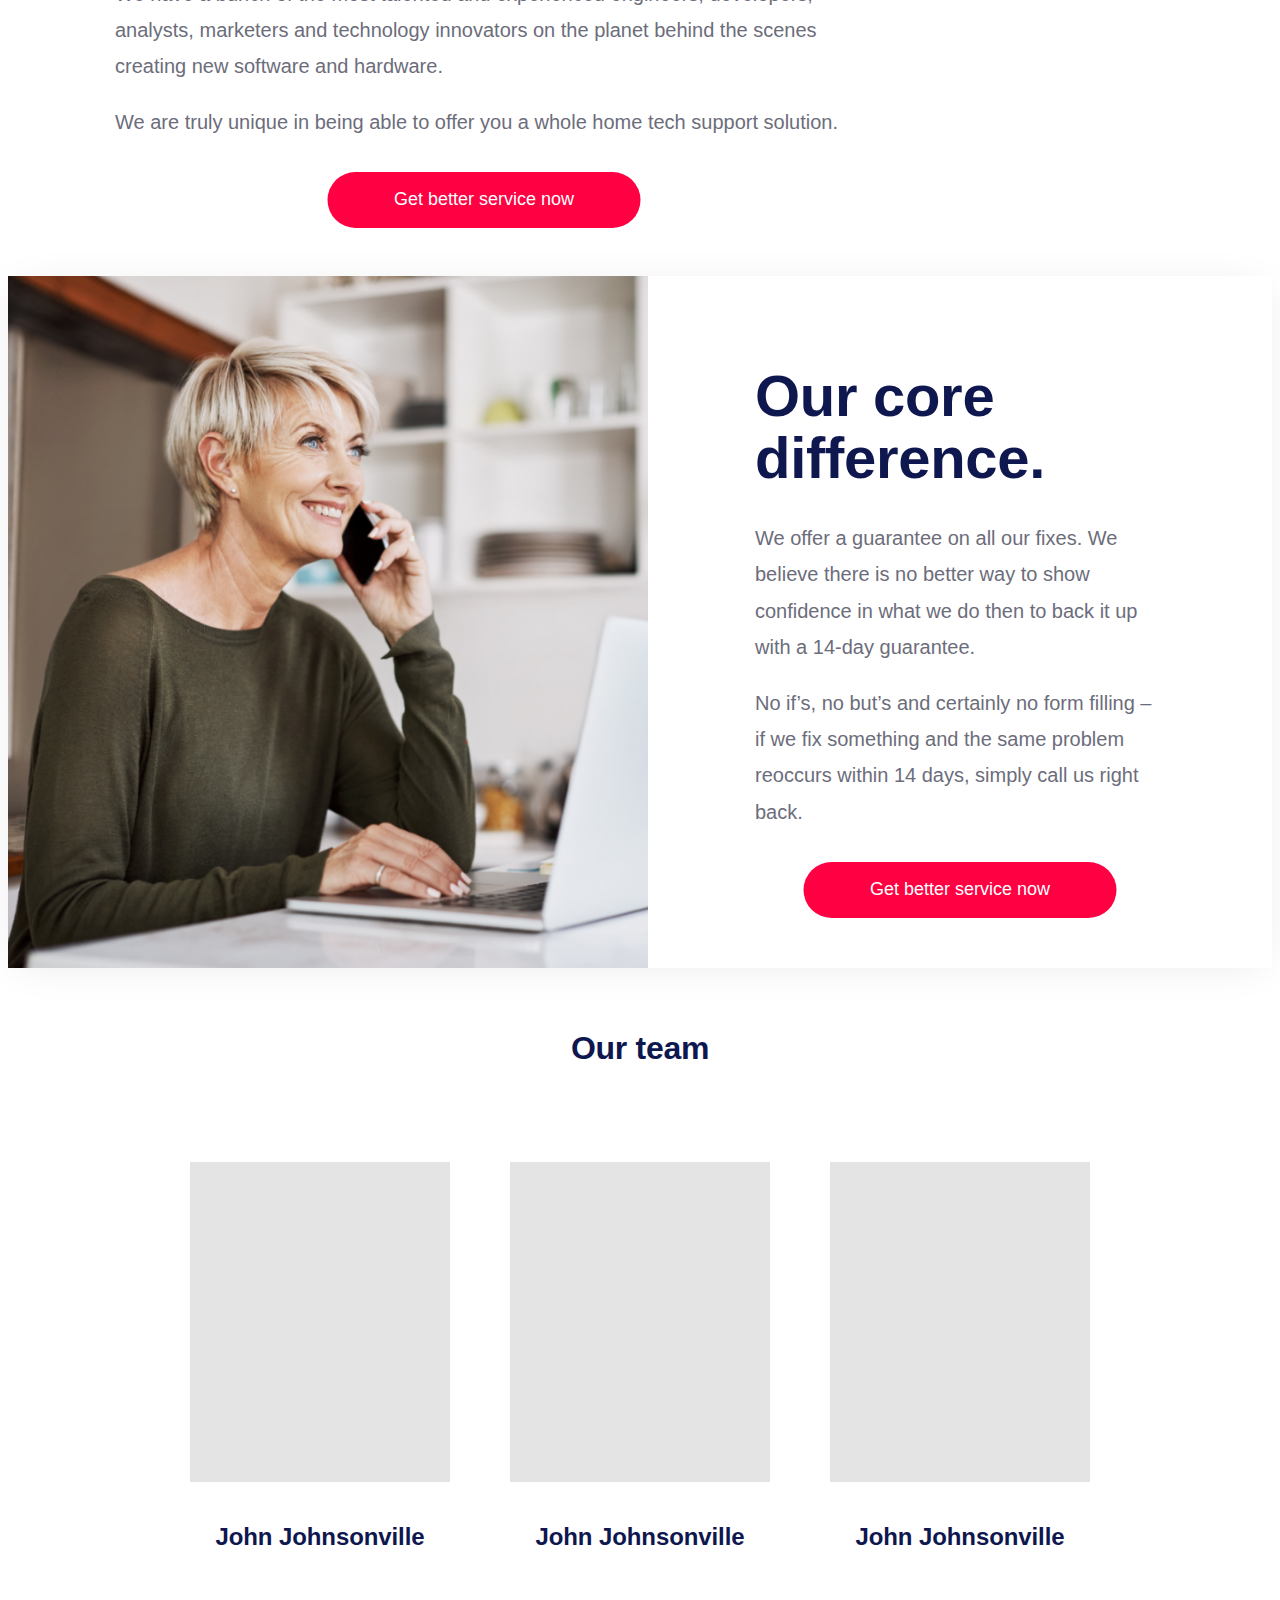
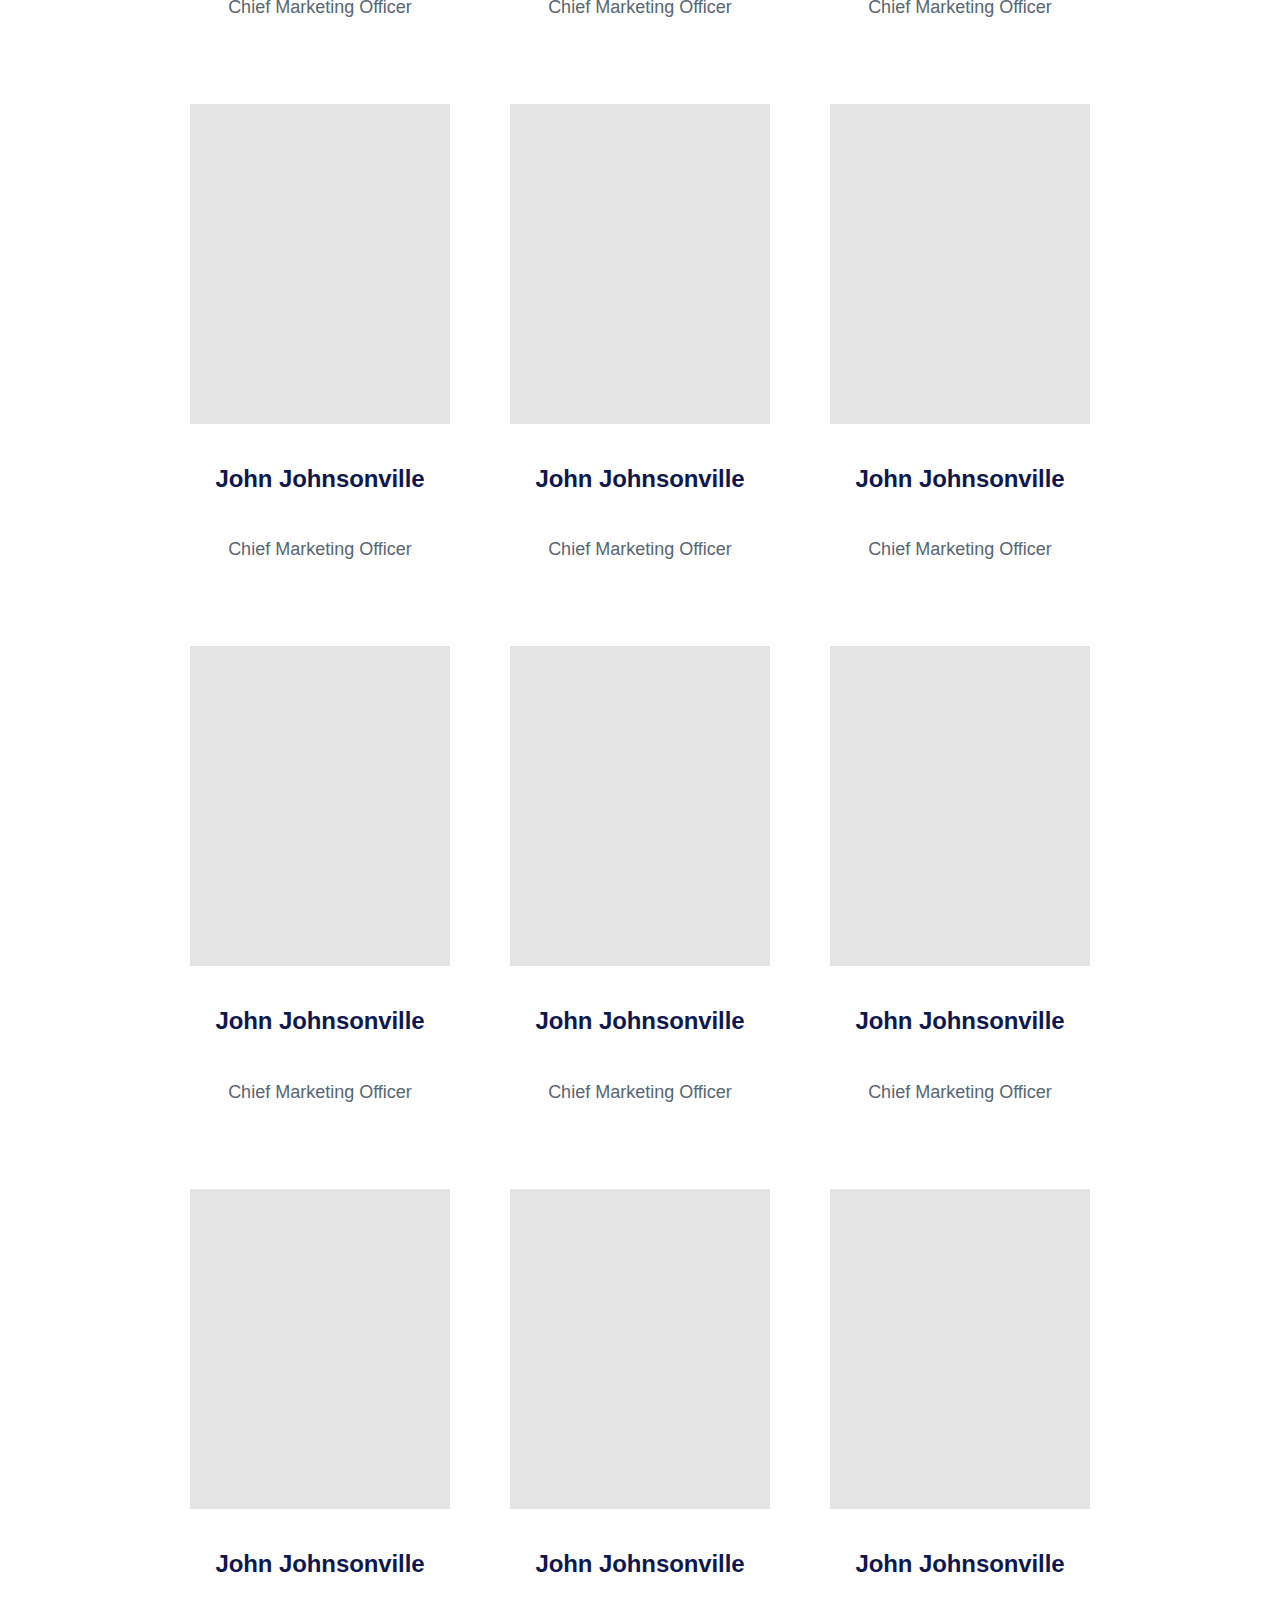
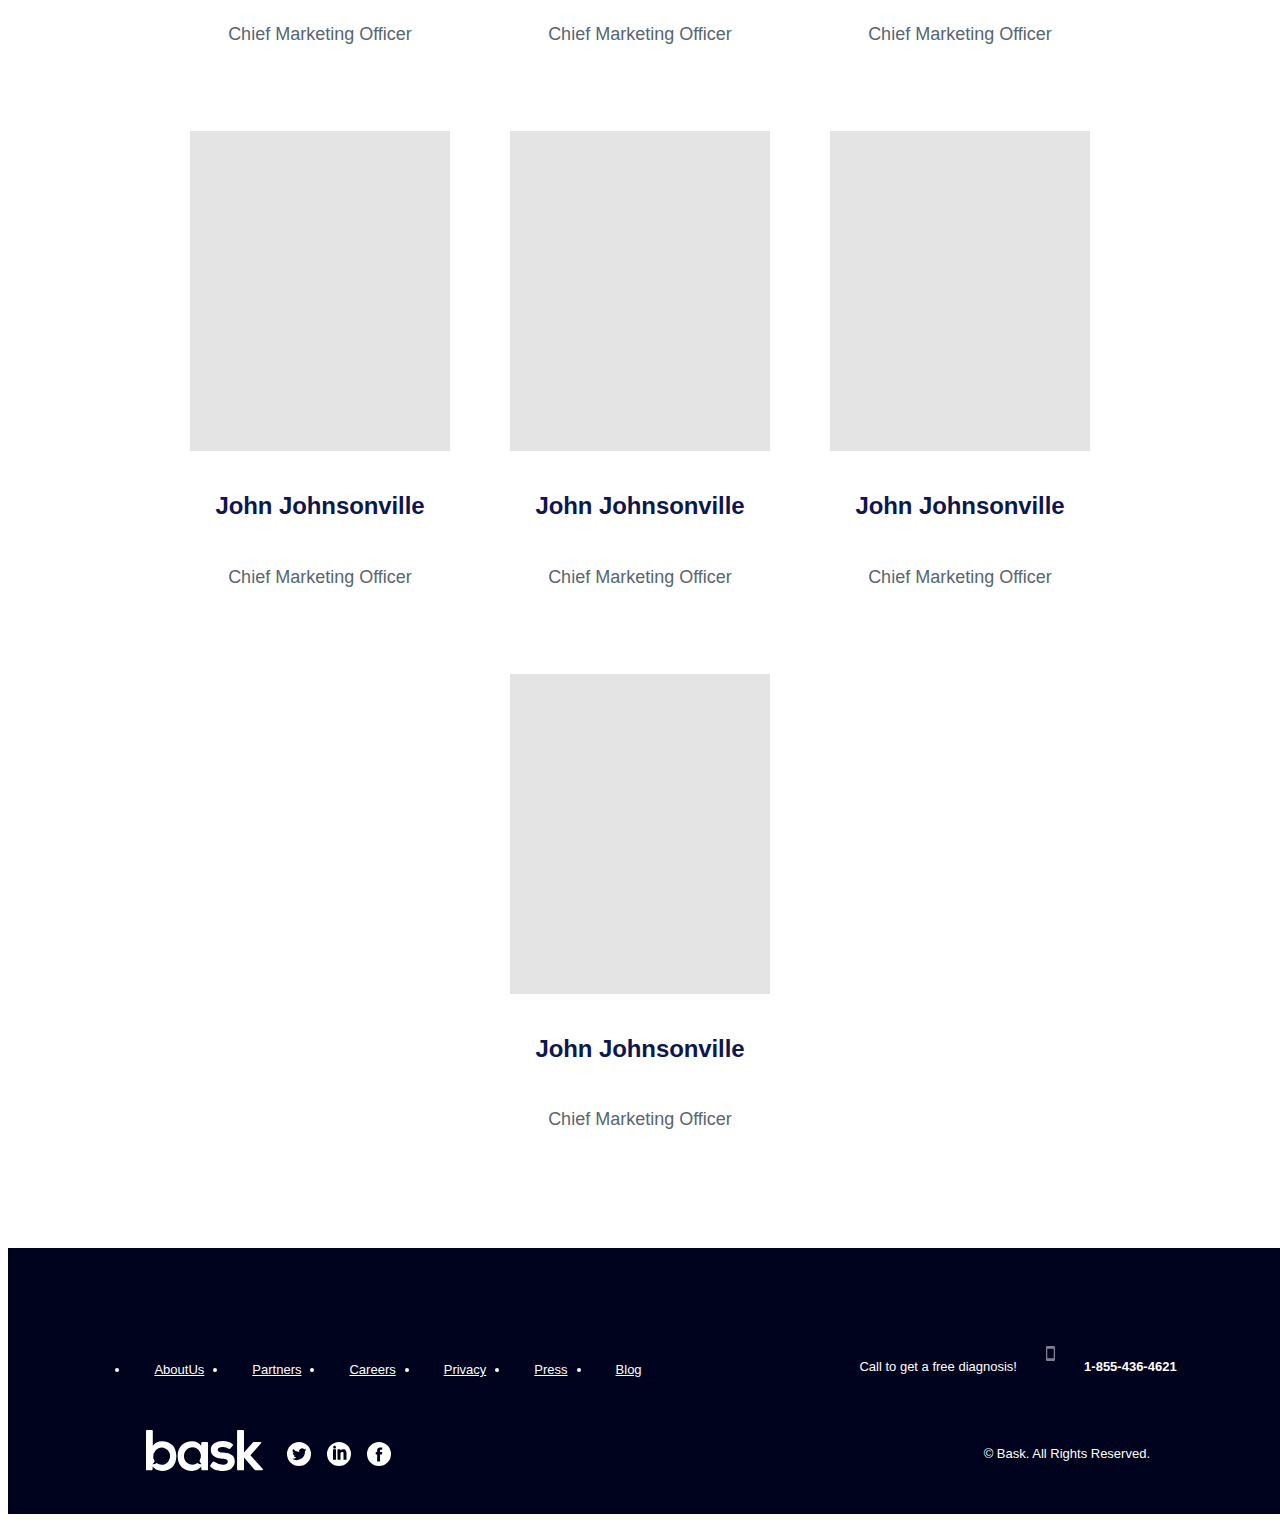
==== commit 5a8237da: "footer fixed on all pages" ====
--- a/aboutus.html
+++ b/aboutus.html
@@ -179,24 +179,79 @@
         </div>
     </div>
     <footer class="footer-wrapper">
+        <div class="footerDesktop">
+            <ul class="footerLinks">
+                <li class="footerLink">
+                    <a href="#">AboutUs</a>
+                </li>
+                <li class="footerLink">
+                    <a href="#">Partners</a>
+                </li>
+                <li class="footerLink">
+                    <a href="#">Careers</a>
+                </li>
+                <li class="footerLink">
+                    <a href="#">Privacy</a>
+                </li>
+                <li class="footerLink">
+                    <a href="#">Press</a>
+                </li>
+                <li class="footerLink">
+                    <a href="#">Blog</a>
+                </li>
+            </ul>
+            <div class="footerContactDesktop ">
+                <p class="footerText">Call to get a free diagnosis!</p>
+                <img class="greyPhoneIcon" src="./assets/icons/phone-icon-grey.svg" alt="">
+                <p class="footerText" id="phoneNumber">1-855-436-4621</p>
+            </div>
+        </div>
+        <div class="innerFooter">
+            <div class="logoDesktop">
+                <img class="header-logo" src="./assets/logos/bask-logo.svg" alt="bask logo">
+                <div class="social-media-icon-wrapper">
+                    <img class="social-media-icon" src="./assets/icons/twitter-icon.svg" alt="Twitter Icon">
+                    <img class="social-media-icon" src="./assets/icons/linkedin-icon.svg" alt="LinkedIn Icon">
+                    <img class="social-media-icon" src="./assets/icons/facebook-icon.svg" alt="Facebook Icon">
+                </div>
+            </div>
+            <div class="copyrightText">
+                <p class="footerText copyrightTextDesktop">© Bask. All Rights Reserved.</p>
+            </div>
+        </div>
+        <div class="footerContact mobile">
+            <p class="footerText">Call to get a free diagnosis!</p>
+            <img class="greyPhoneIcon" src="./assets/icons/phone-icon-grey.svg" alt="">
+            <p class="footerText" id="phoneNumber">1-855-436-4621</p>
+        </div>
+        <div class="copyrightText">
+            <p class="footerText mobile">© Bask. All Rights Reserved.</p>
+        </div>
+    </footer>
+    <!-- <footer class="footer-wrapper">
+        <div class="whiteSpace32"></div>
         <ul class="footerLinks">
             <li class="footerLink">
                 <a href="#">AboutUs</a>
             </li>
             <li class="footerLink">
+                <a href="#">Blog</a>
+            </li>
+        </ul>
+        <ul class="footerLinks">
+            <li class="footerLink">
                 <a href="#">Partners</a>
             </li>
             <li class="footerLink">
+                <a href="#">Press</a>
+            </li>
+        </ul>
+        <ul class="footerLinks">
+            <li class="footerLink">
                 <a href="#">Careers</a>
             </li>
             <li class="footerLink">
                 <a href="#">Privacy</a>
-            </li>
-            <li class="footerLink">
-                <a href="#">Press</a>
-            </li>
-            <li class="footerLink">
-                <a href="#">Blog</a>
             </li>
         </ul>
         <div class="innerFooter">
@@ -215,7 +270,7 @@
         <div class="copyrightText">
             <p class="footerText">© Bask. All Rights Reserved.</p>
         </div>
-    </footer>
+    </footer> -->
 </body>
 
 </html>--- a/global.css
+++ b/global.css
@@ -38,10 +38,11 @@
 .header-logo {
   width: 117.25px;
   height: 40.56px;
+  /* padding-right: 72px; */
 }
 .header-paragraph {
   width: 272px;
-  font-family: OpenSans;
+  font-family: "Montserrat", sans-serif;
   font-size: 14px;
   font-weight: normal;
   font-style: normal;
@@ -191,6 +192,13 @@
 /* image */
 
 /* footer */
+.footerContactDesktop {
+  display: none;
+}
+.logoDesktop {
+  display: flex;
+  justify-content: space-between;
+}
 
 .footer-wrapper {
   width: 100vw;
@@ -203,6 +211,7 @@
   display: flex;
   justify-content: space-around;
   padding: 12px 0px;
+  padding-left: 72px;
 }
 .social-media-icon {
   width: 24px;
@@ -233,8 +242,8 @@
 
 .innerFooter {
   display: flex;
-  justify-content: space-between;
-  padding: 26px 32px;
+  justify-content: center;
+  padding: 26px 0px;
 }
 
 .footerLinks {
@@ -266,6 +275,9 @@
 
 a {
   color: #ffffff;
+}
+.copyrightTextDesktop {
+  display: none;
 }
 /* footer */
 
@@ -301,7 +313,6 @@
   .desktopBlockContent {
     padding: 0px 75px;
   }
-
   .whiteTitle {
     width: 100%;
     text-align: left;
@@ -331,4 +342,40 @@
   .footerContact {
     width: 375px;
   }
-}
+  .footerContactDesktop {
+    display: flex;
+    justify-content: space-evenly;
+    /* padding: 0px 32px; */
+    width: 375px;
+  }
+  .header-logo{
+    padding: 0px
+  }
+  .footerDesktop {
+    display: flex;
+    justify-content: space-around;
+    padding-top: 60px;
+  }
+  .footerLink {
+    font-size: 13px;
+    padding: 0px 24px;
+  }
+  .innerFooter {
+    justify-content: space-between;
+    padding: 36px 138px;
+  }
+  .social-media-icon-wrapper {
+    padding: 12px 16px;
+  }
+  .logoDesktop {
+    display: flex;
+  }
+  .copyrightText {
+    padding: 0px;
+    display: flex;
+    align-items: center;
+  }
+  .copyrightTextDesktop {
+    display: flex;
+  }
+}
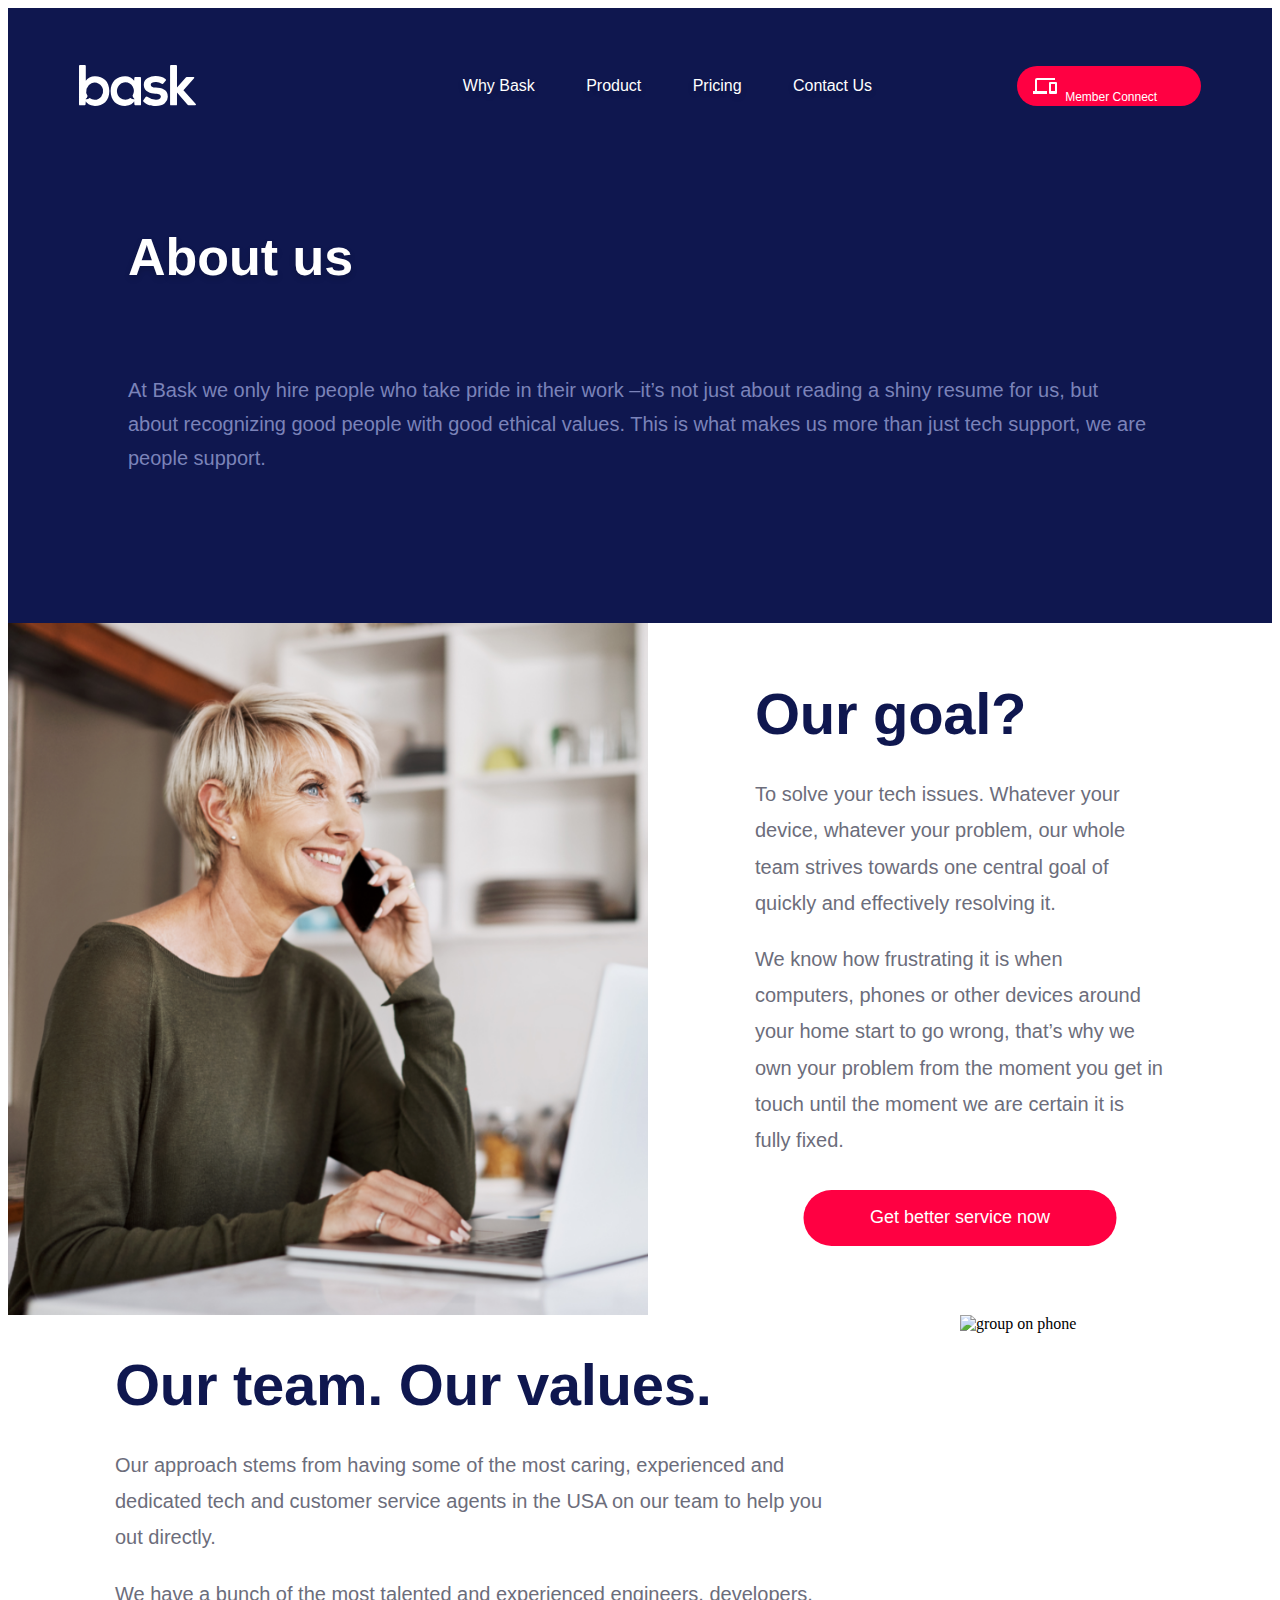
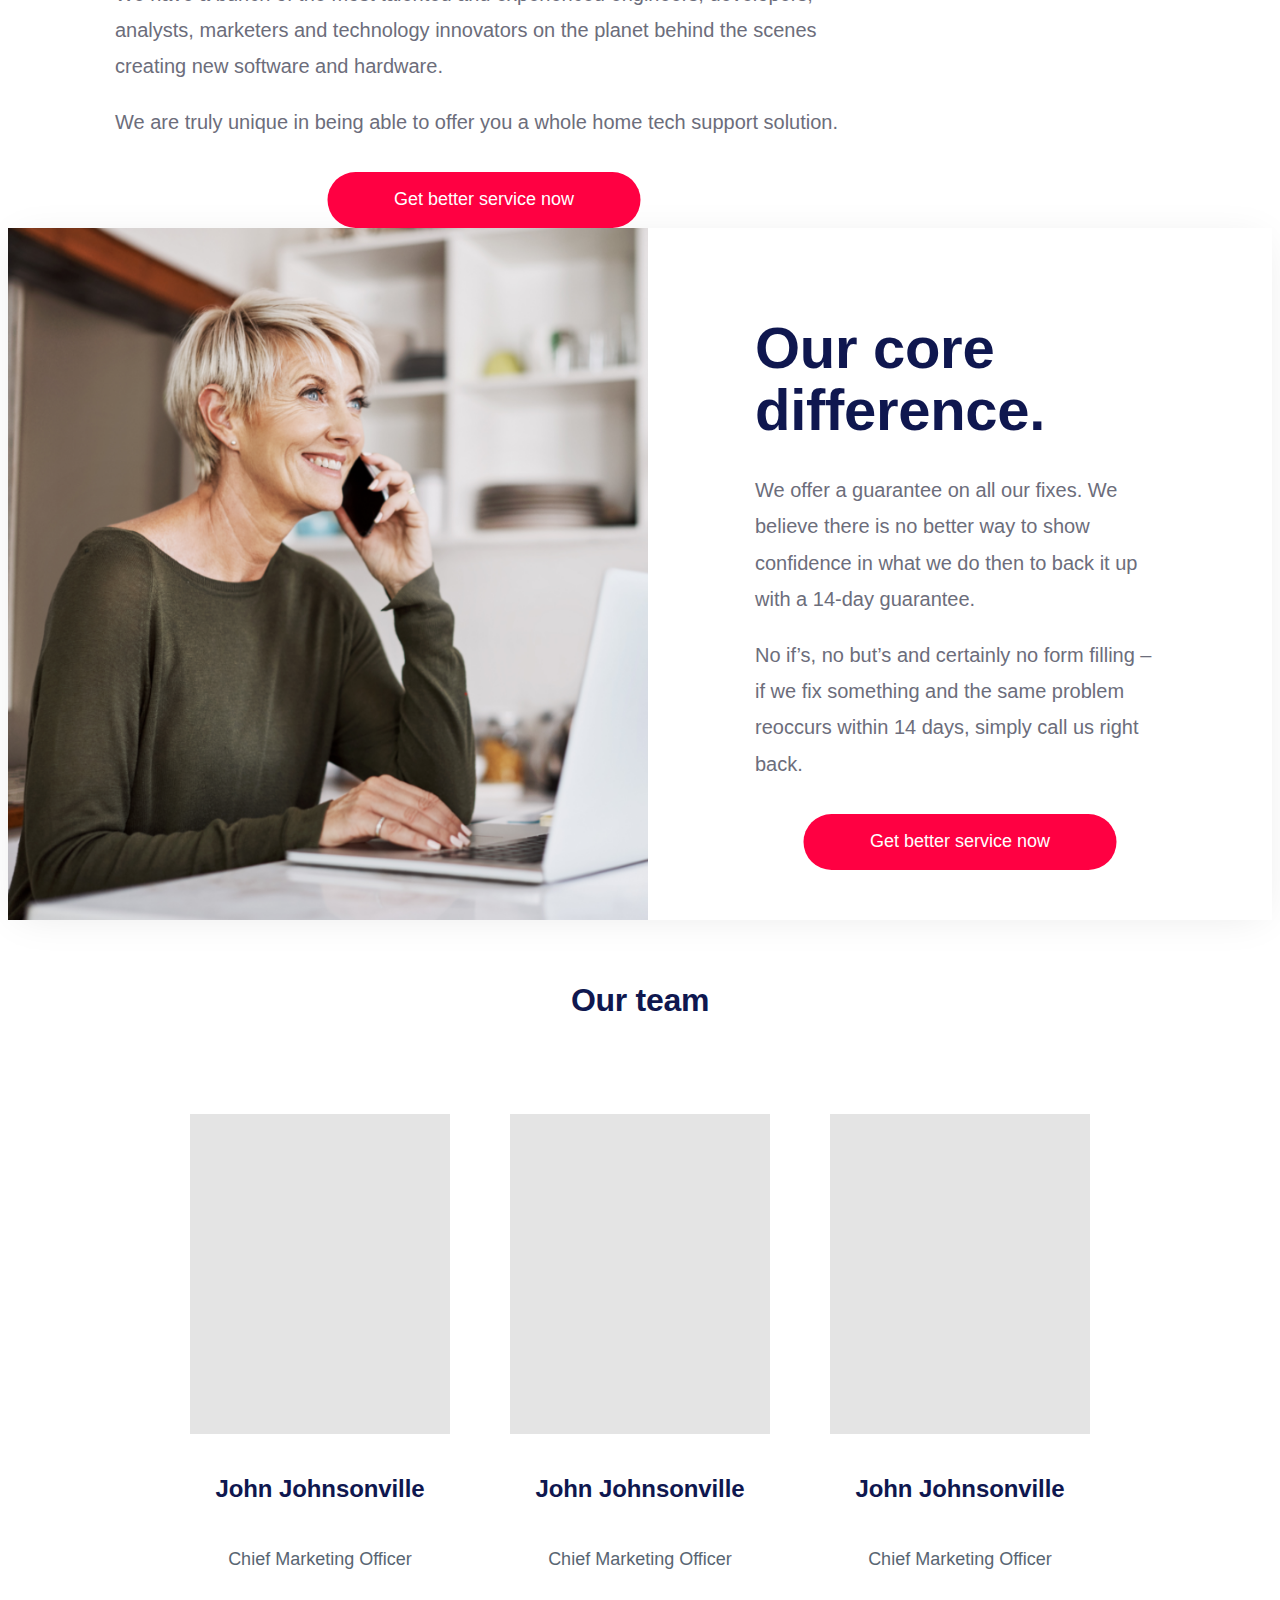
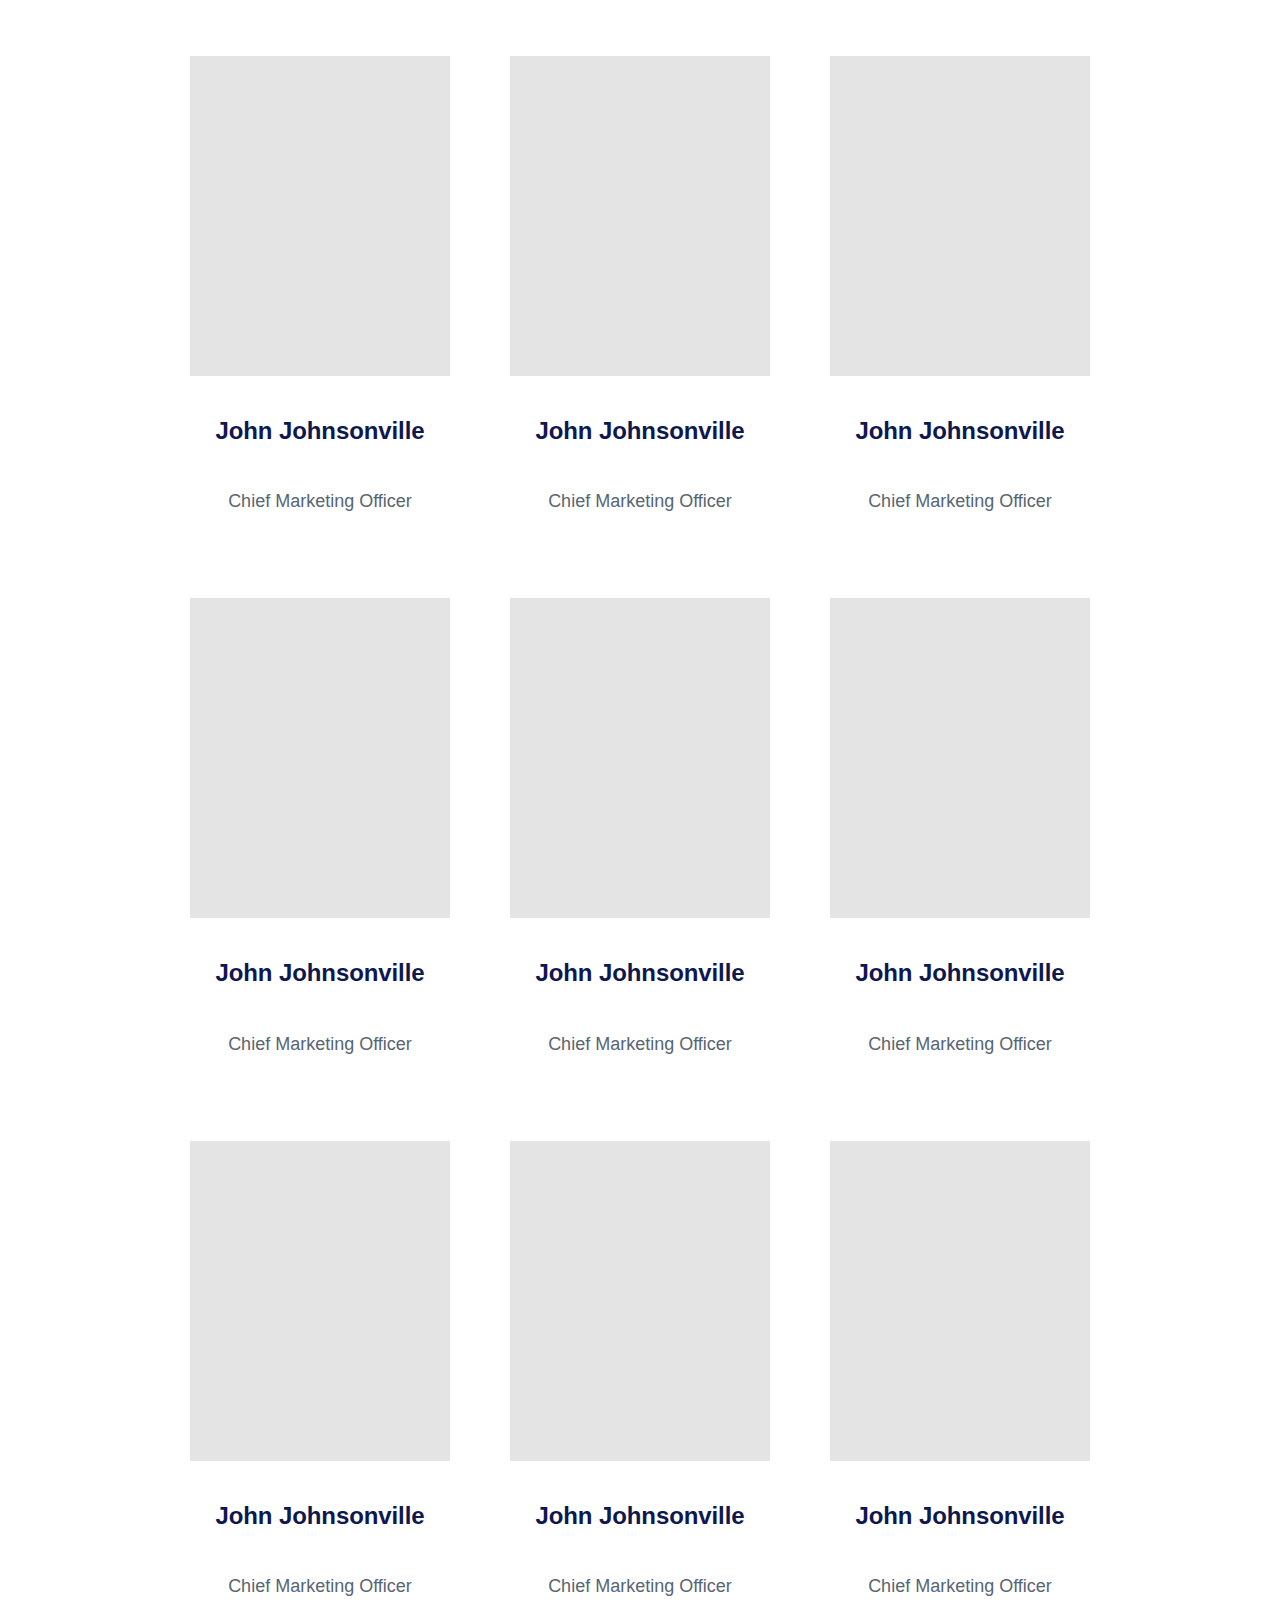
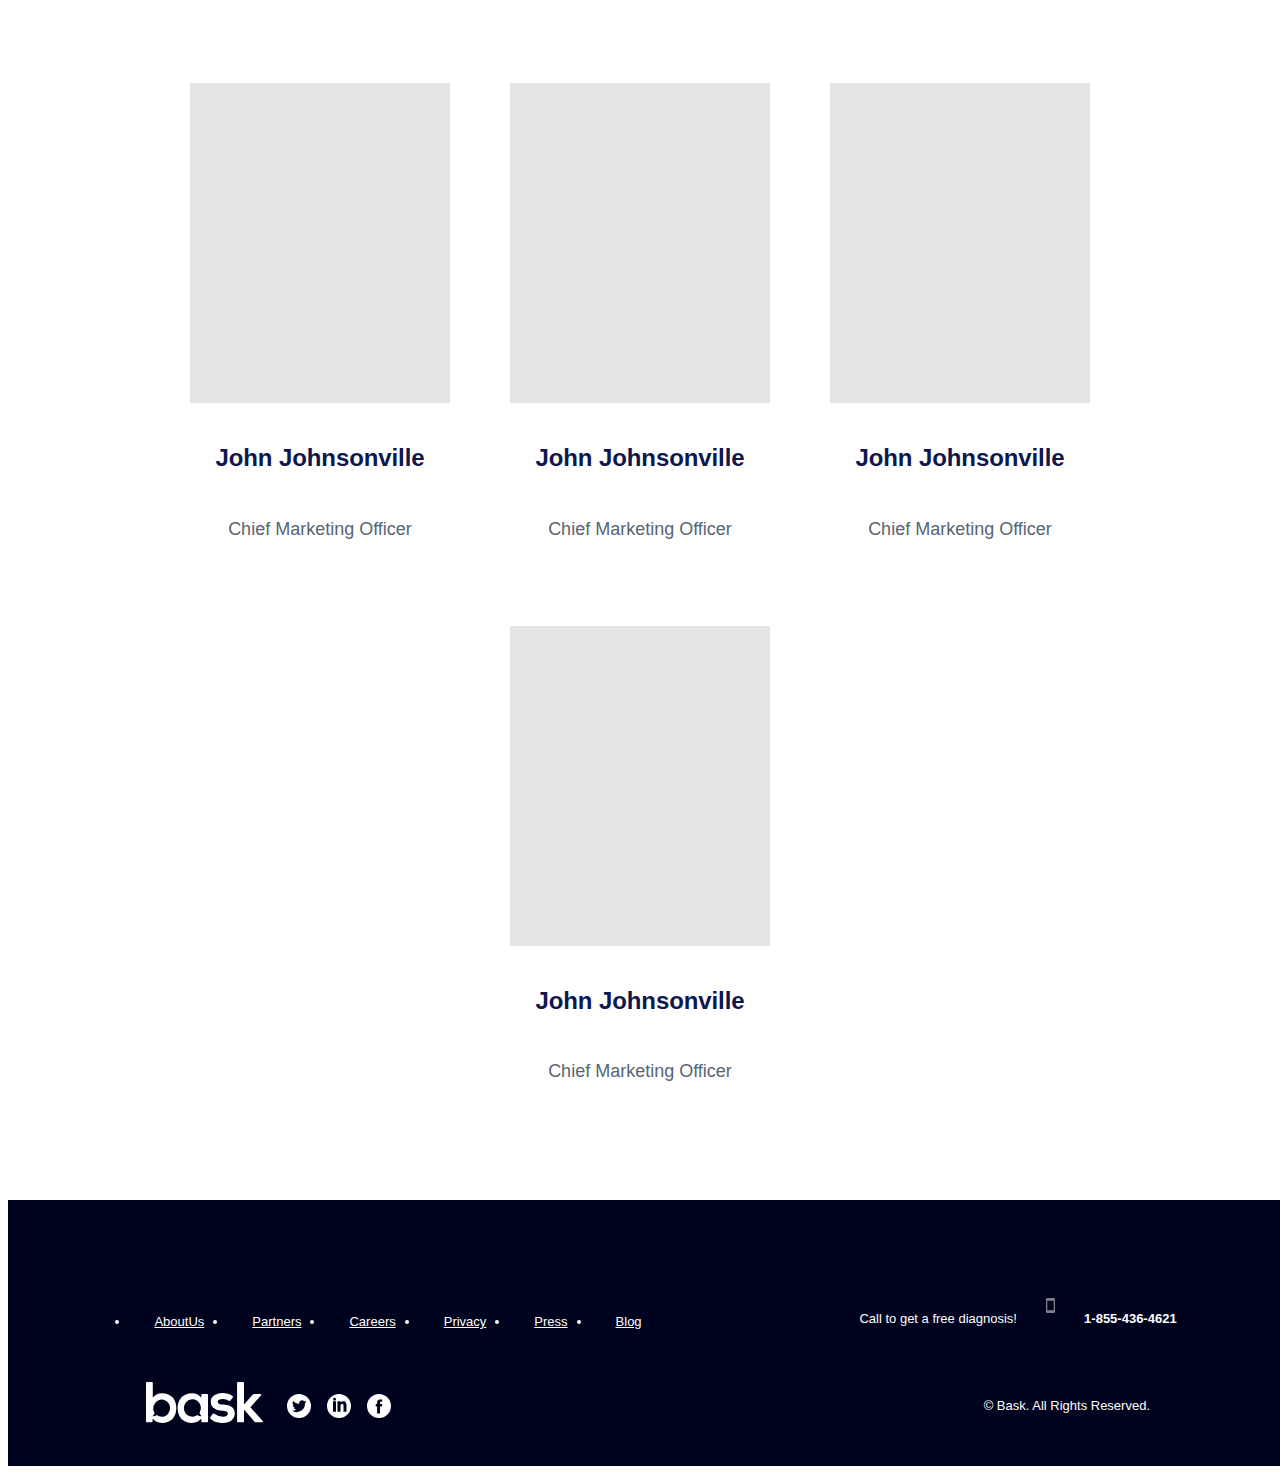
==== commit 85e02eab: "blog desktop fixed and about us bug fixed" ====
--- a/aboutus.html
+++ b/aboutus.html
@@ -49,7 +49,7 @@
             </div>
         </div>
     </div>
-    <div class="desktopWrapper whiteSpace48">
+    <div class="desktopWrapper ">
         <div class="desktopBlock">
             <img class="mobile-img center whiteSpace32" src="./assets/images/homephone.png" alt="woman on phone">
             <div class="desktopBlockContent">
@@ -64,6 +64,7 @@
         </div>
         <img class="desktopImg" src="./assets/images/desk4@2x.png" alt="group on phone">
     </div>
+    <div class="whiteSpacemobile64"></div>
     <img class="mobile-img center whiteSpace32" src="./assets/images/homephone.png" alt="woman on phone">
     <div class="desktopWrapperBottom whiteSpace64">
         <img class="desktopImg" src="./assets/images/home4.png" alt="woman on phone">
--- a/global.css
+++ b/global.css
@@ -348,8 +348,8 @@
     /* padding: 0px 32px; */
     width: 375px;
   }
-  .header-logo{
-    padding: 0px
+  .header-logo {
+    padding: 0px;
   }
   .footerDesktop {
     display: flex;
--- a/aboutus.css
+++ b/aboutus.css
@@ -60,6 +60,11 @@
 
 .desktopNav {
   display: none;
+}
+.whiteSpacemobile64 {
+  display: inherit;
+  width: 100%;
+  height: 64px;
 }
 
 @media (min-width: 700px) {
@@ -143,4 +148,7 @@
   .footerContact {
     width: 375px;
   }
+  .whiteSpacemobile64 {
+    display: none;
+  }
 }
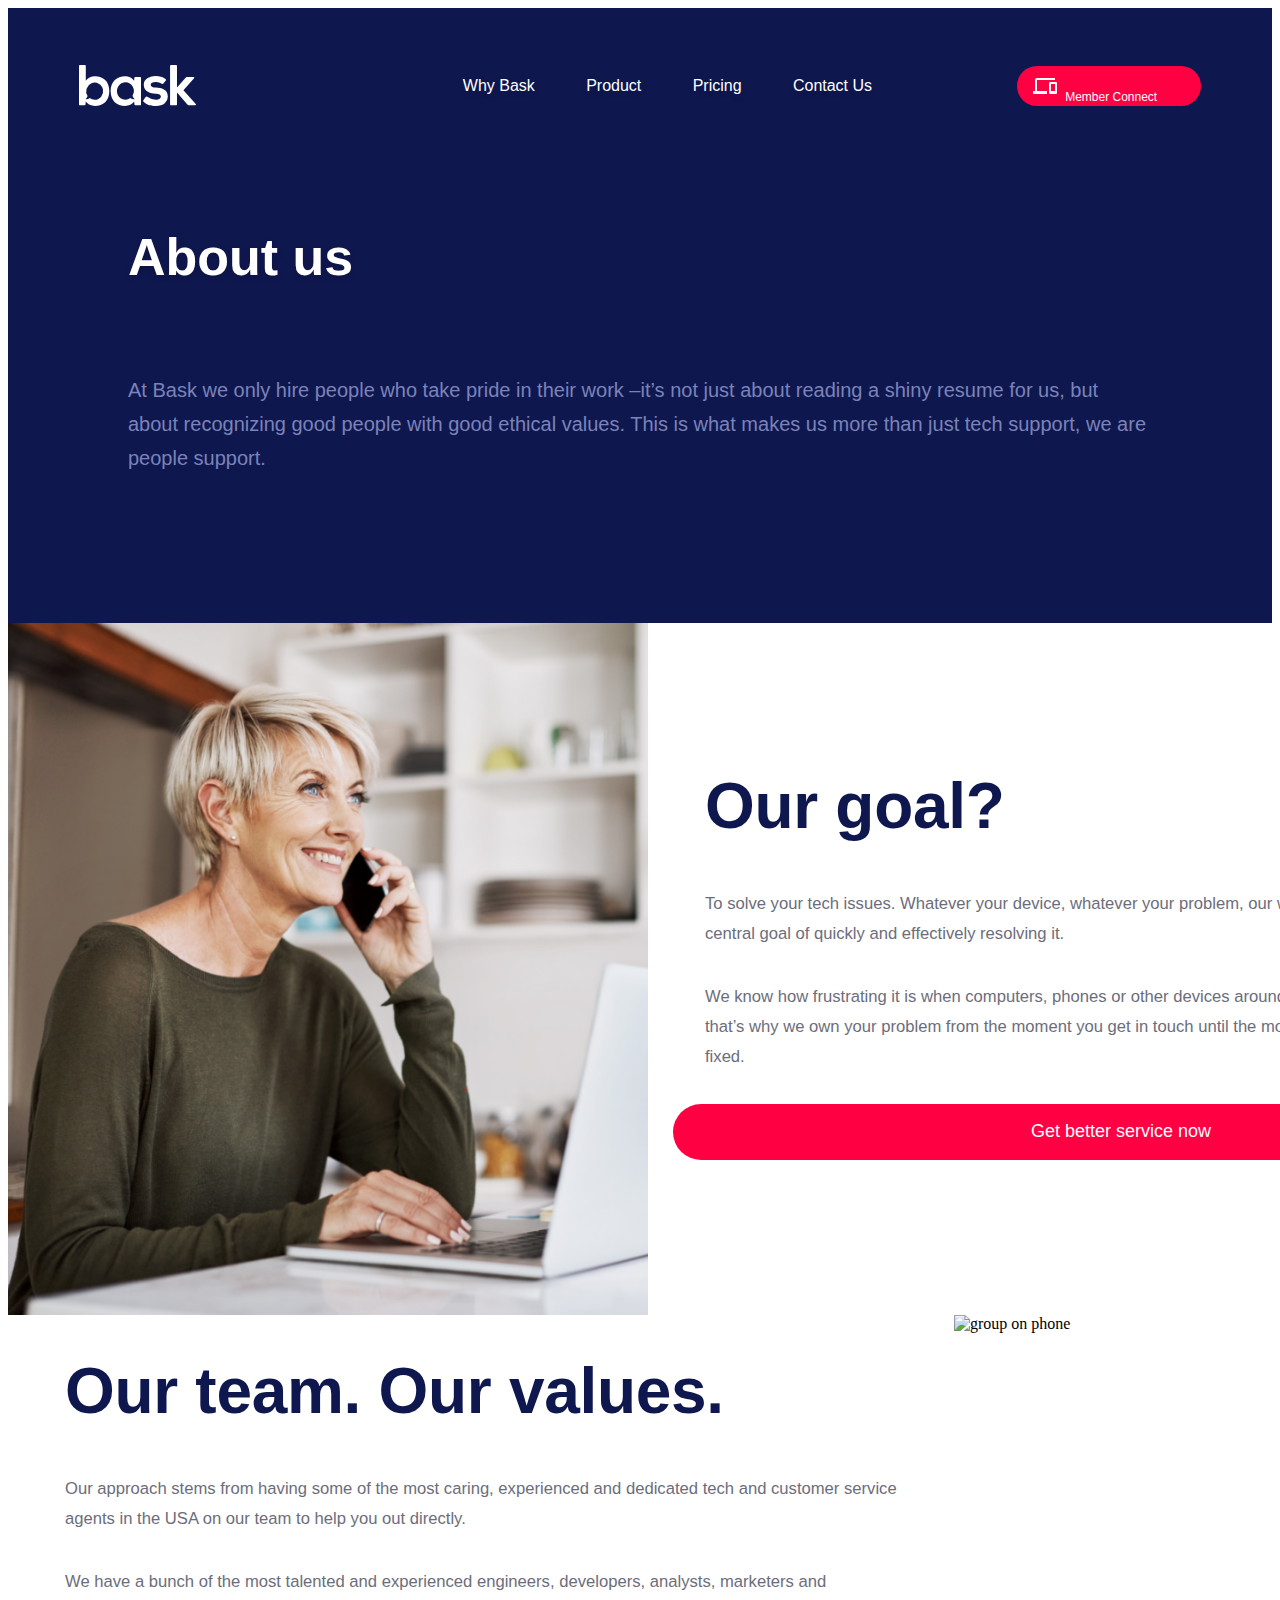
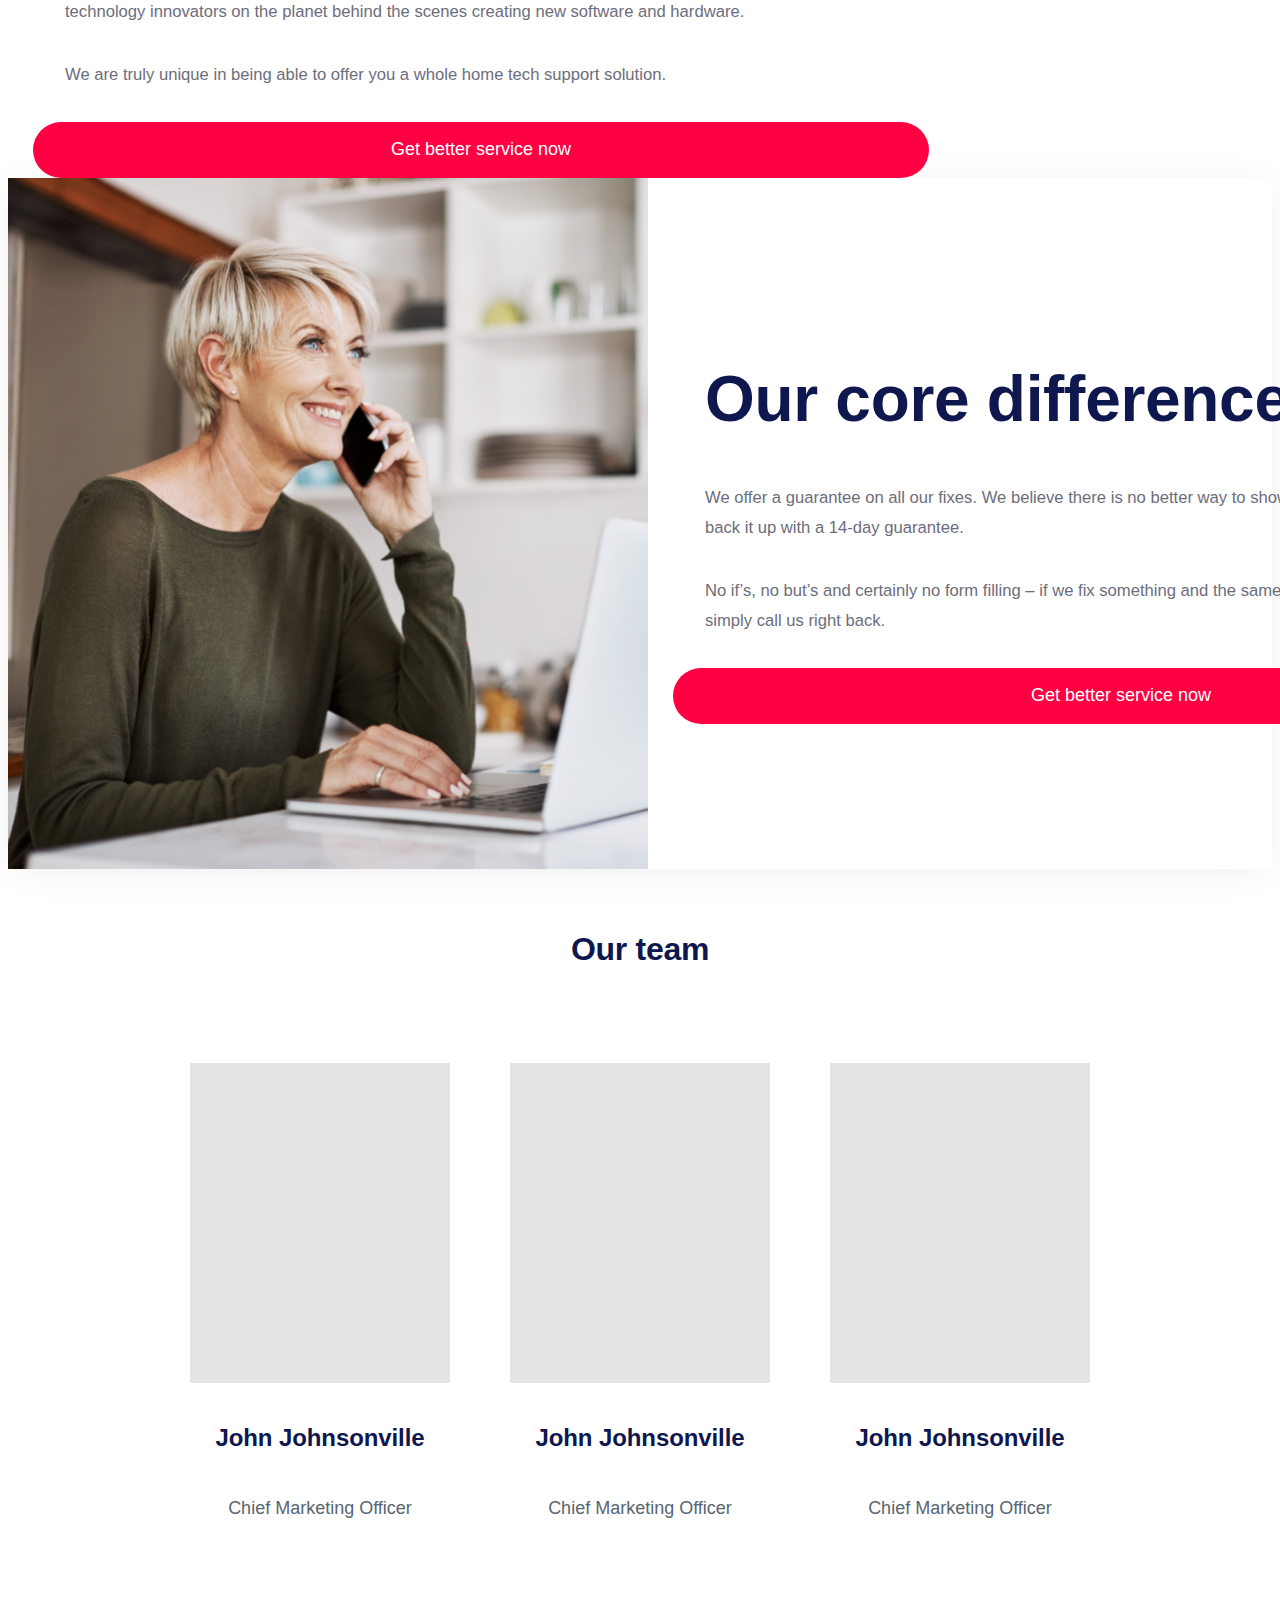
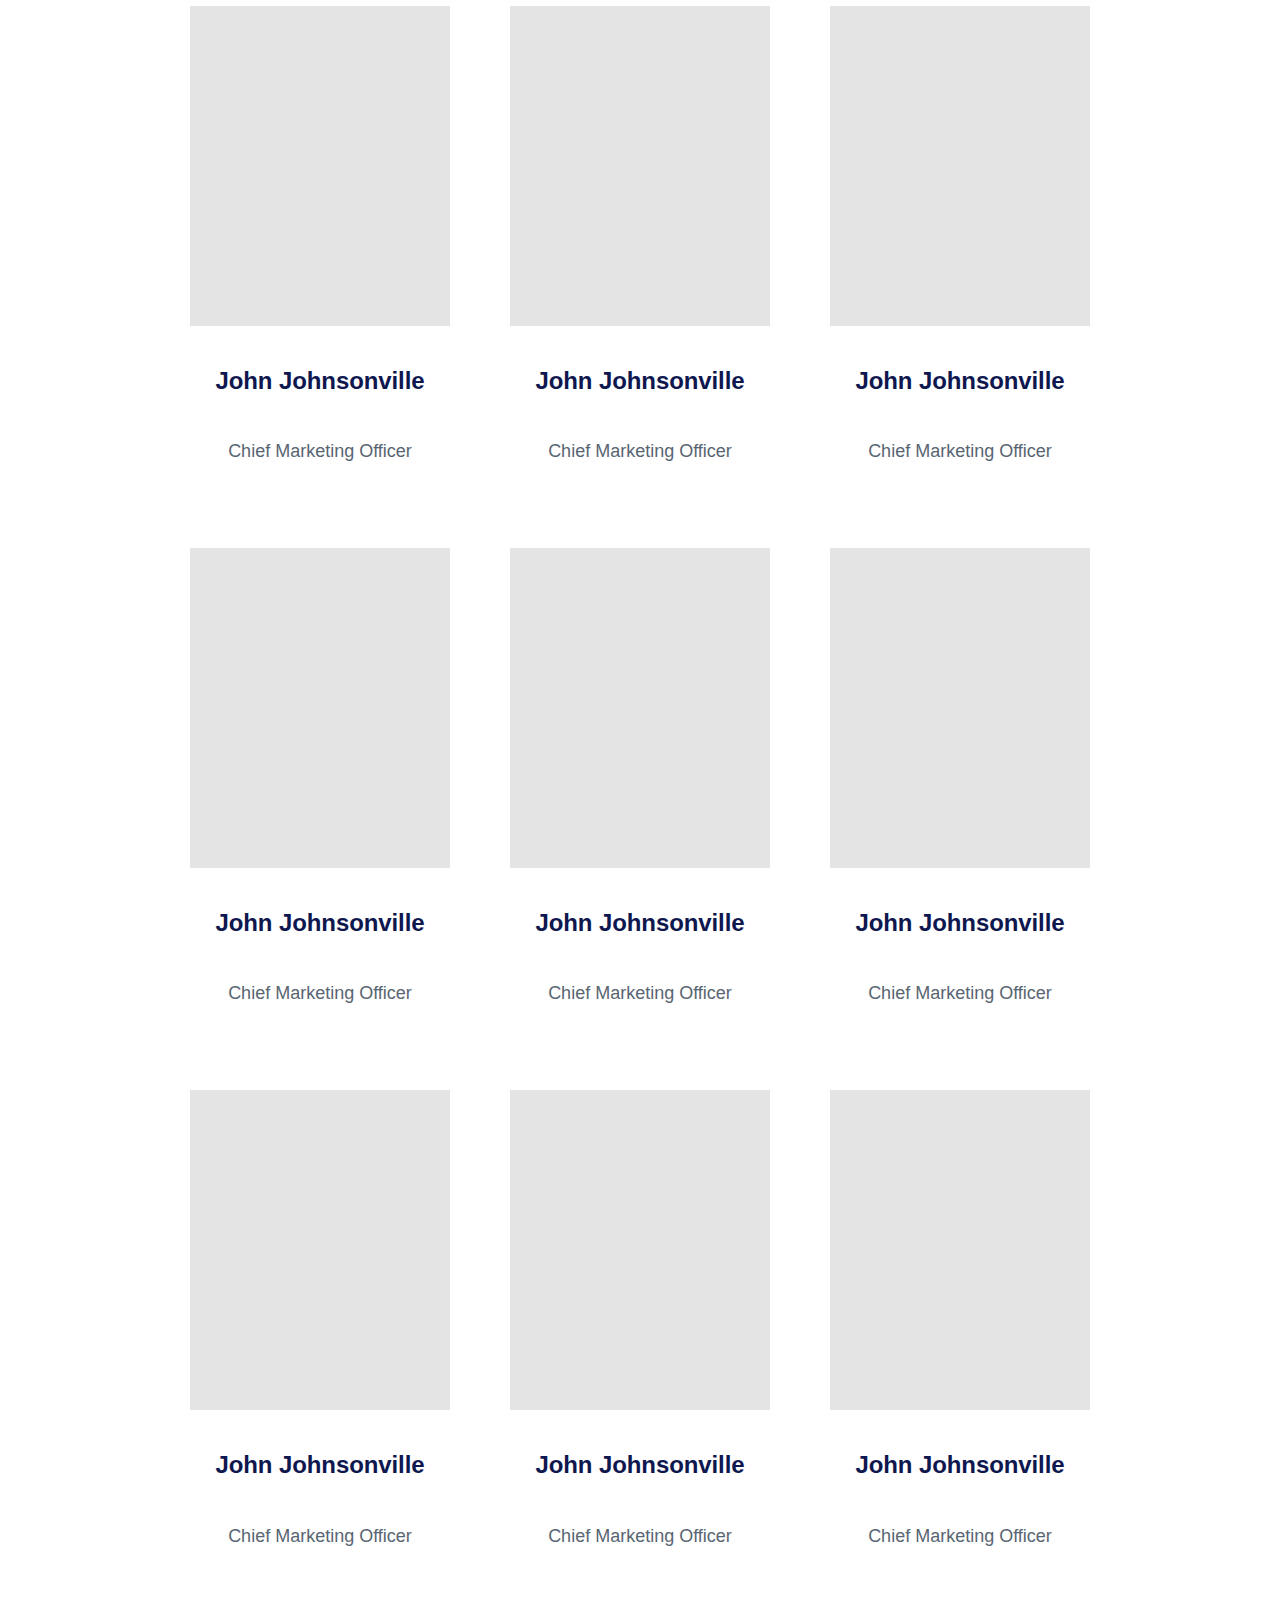
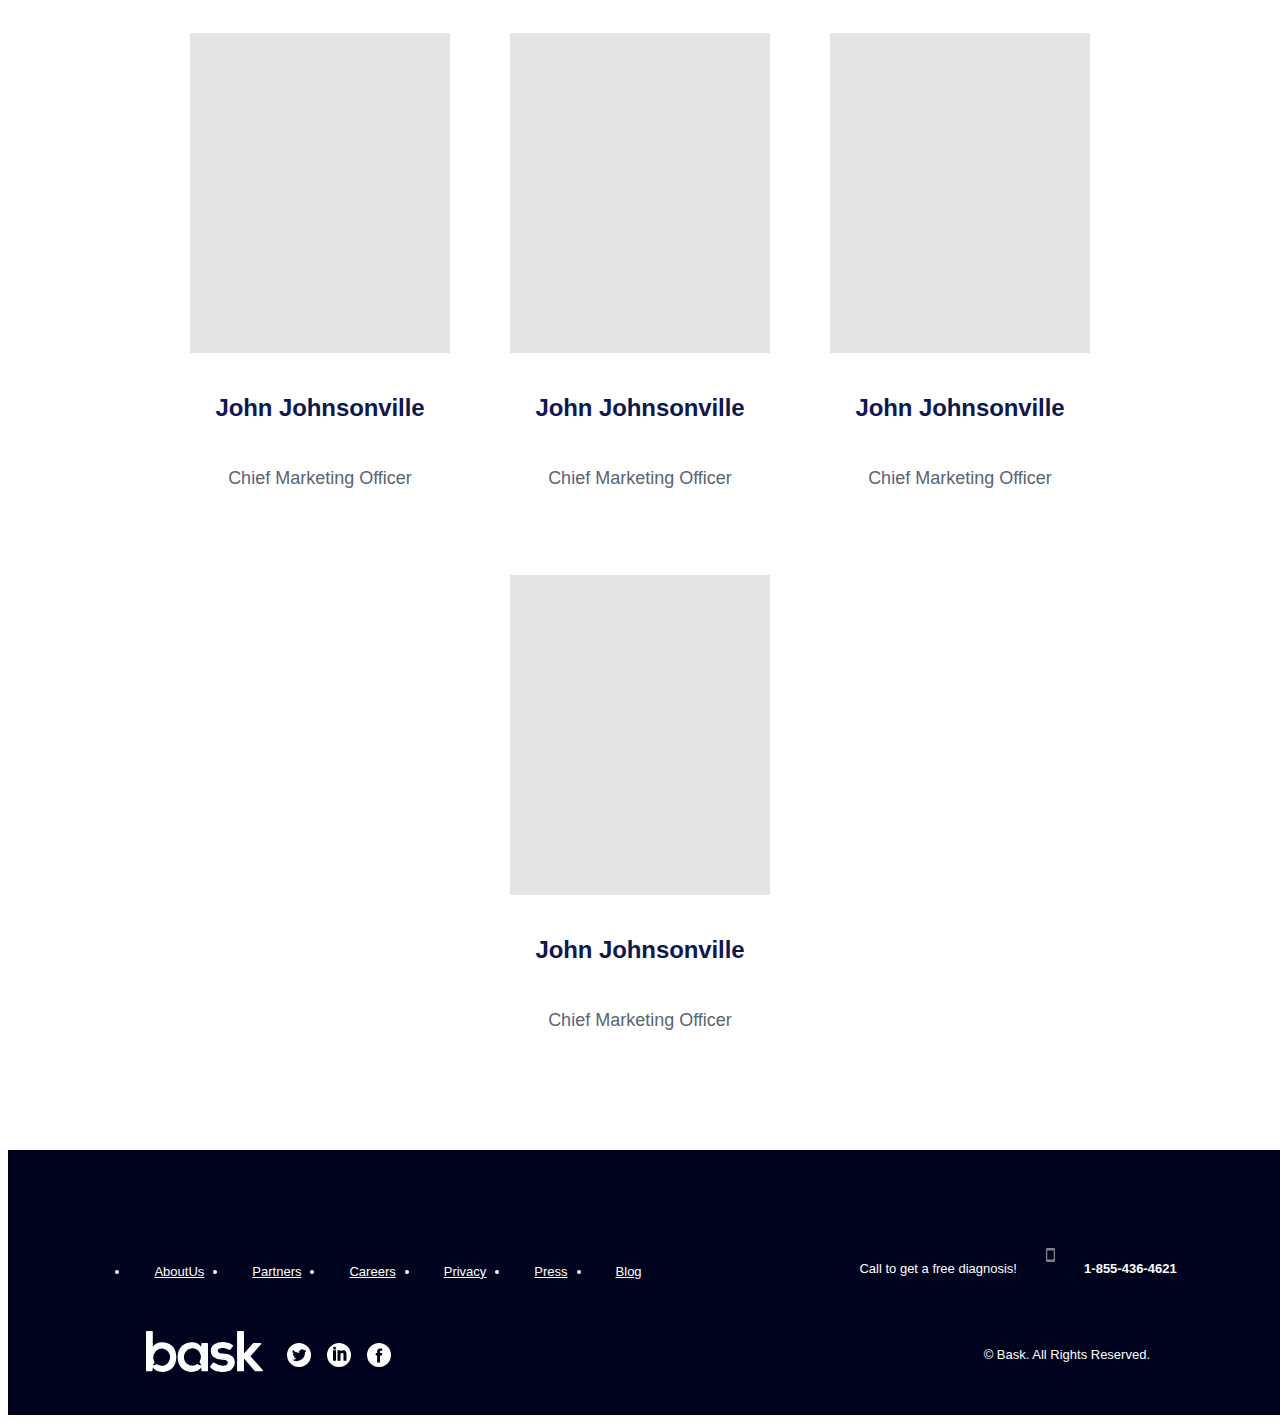
==== commit 422e3e1d: "almost done with whybask" ====
--- a/aboutus.html
+++ b/aboutus.html
@@ -34,6 +34,7 @@
                 we are people support.</p>
         </div>
     </header>
+    
     <img class="mobile-img whiteSpace32 center" src="./assets/images/homephone.png" alt="woman on phone">
     <div class="desktopWrapper">
         <img class="desktopImg " src="./assets/images/home4.png" alt="woman on phone">
--- a/global.css
+++ b/global.css
@@ -94,7 +94,8 @@
 /* red button */
 .mobileRedButton {
   border: none;
-  width: 313px;
+  /* width: 313px; */
+  width: 70vw;
   height: 56px;
   border-radius: 28px;
   background-color: #ff0042;
@@ -180,6 +181,9 @@
 .whiteSpace64 {
   margin-bottom: 64px;
 }
+.whiteSpace72 {
+  margin-bottom: 72px;
+}
 /* layout stuff */
 
 /* image */
@@ -311,7 +315,9 @@
     align-items: center;
   }
   .desktopBlockContent {
-    padding: 0px 75px;
+    padding: 0px 25px;
+    display: flex;
+    flex-direction: column;
   }
   .whiteTitle {
     width: 100%;
@@ -334,10 +340,12 @@
     display: none;
   }
   .mobile-title-left {
-    font-size: 58px;
+    /* font-size: 58px; */
+    font-size: 5vw;
   }
   .mobile-gray-text {
-    font-size: 20px;
+    /* font-size: 20px; */
+    font-size: 1.3vw;
   }
   .footerContact {
     width: 375px;
@@ -378,4 +386,8 @@
   .copyrightTextDesktop {
     display: flex;
   }
-}
+
+
+
+
+}
--- a/aboutus.css
+++ b/aboutus.css
@@ -138,13 +138,6 @@
   .teamTitle {
     font-size: 18px;
   }
-  .mobile-title-left {
-    font-size: 58px;
-  }
-  .mobile-gray-text {
-    font-size: 20px;
-  }
-
   .footerContact {
     width: 375px;
   }
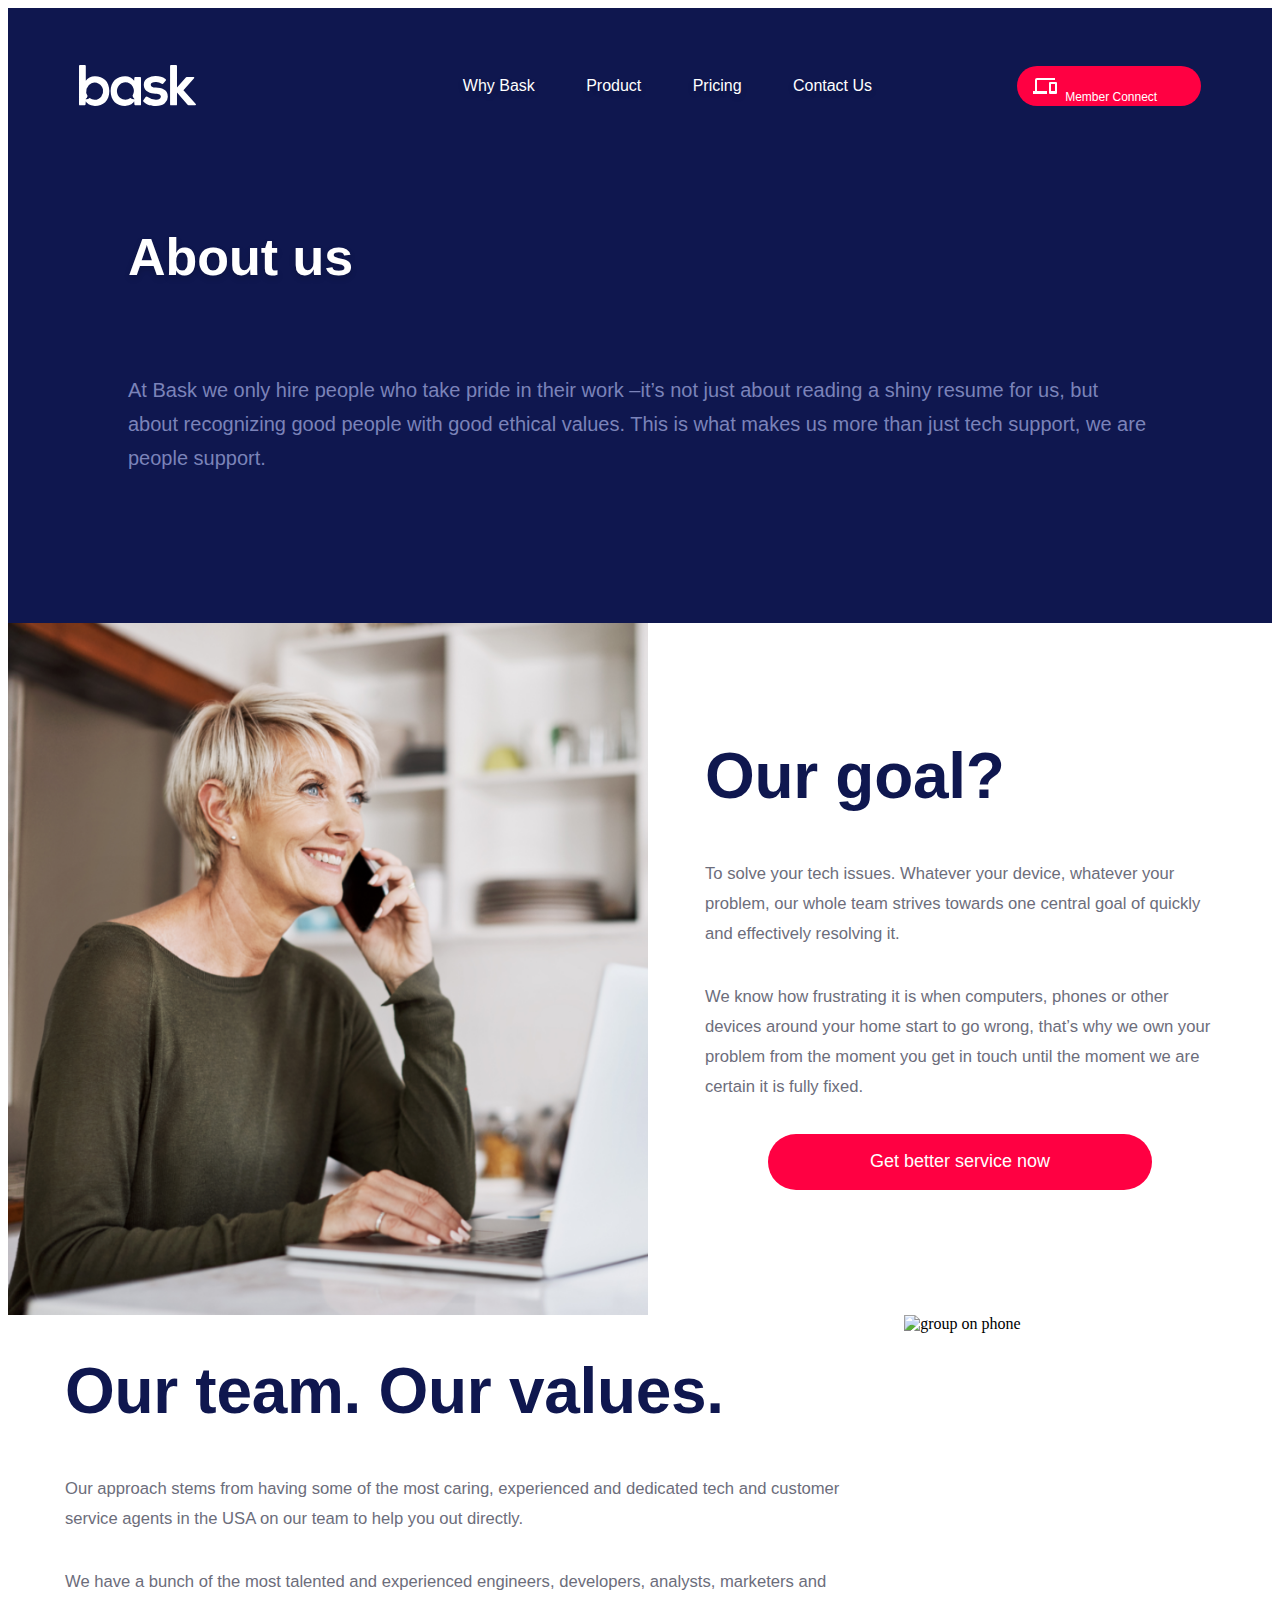
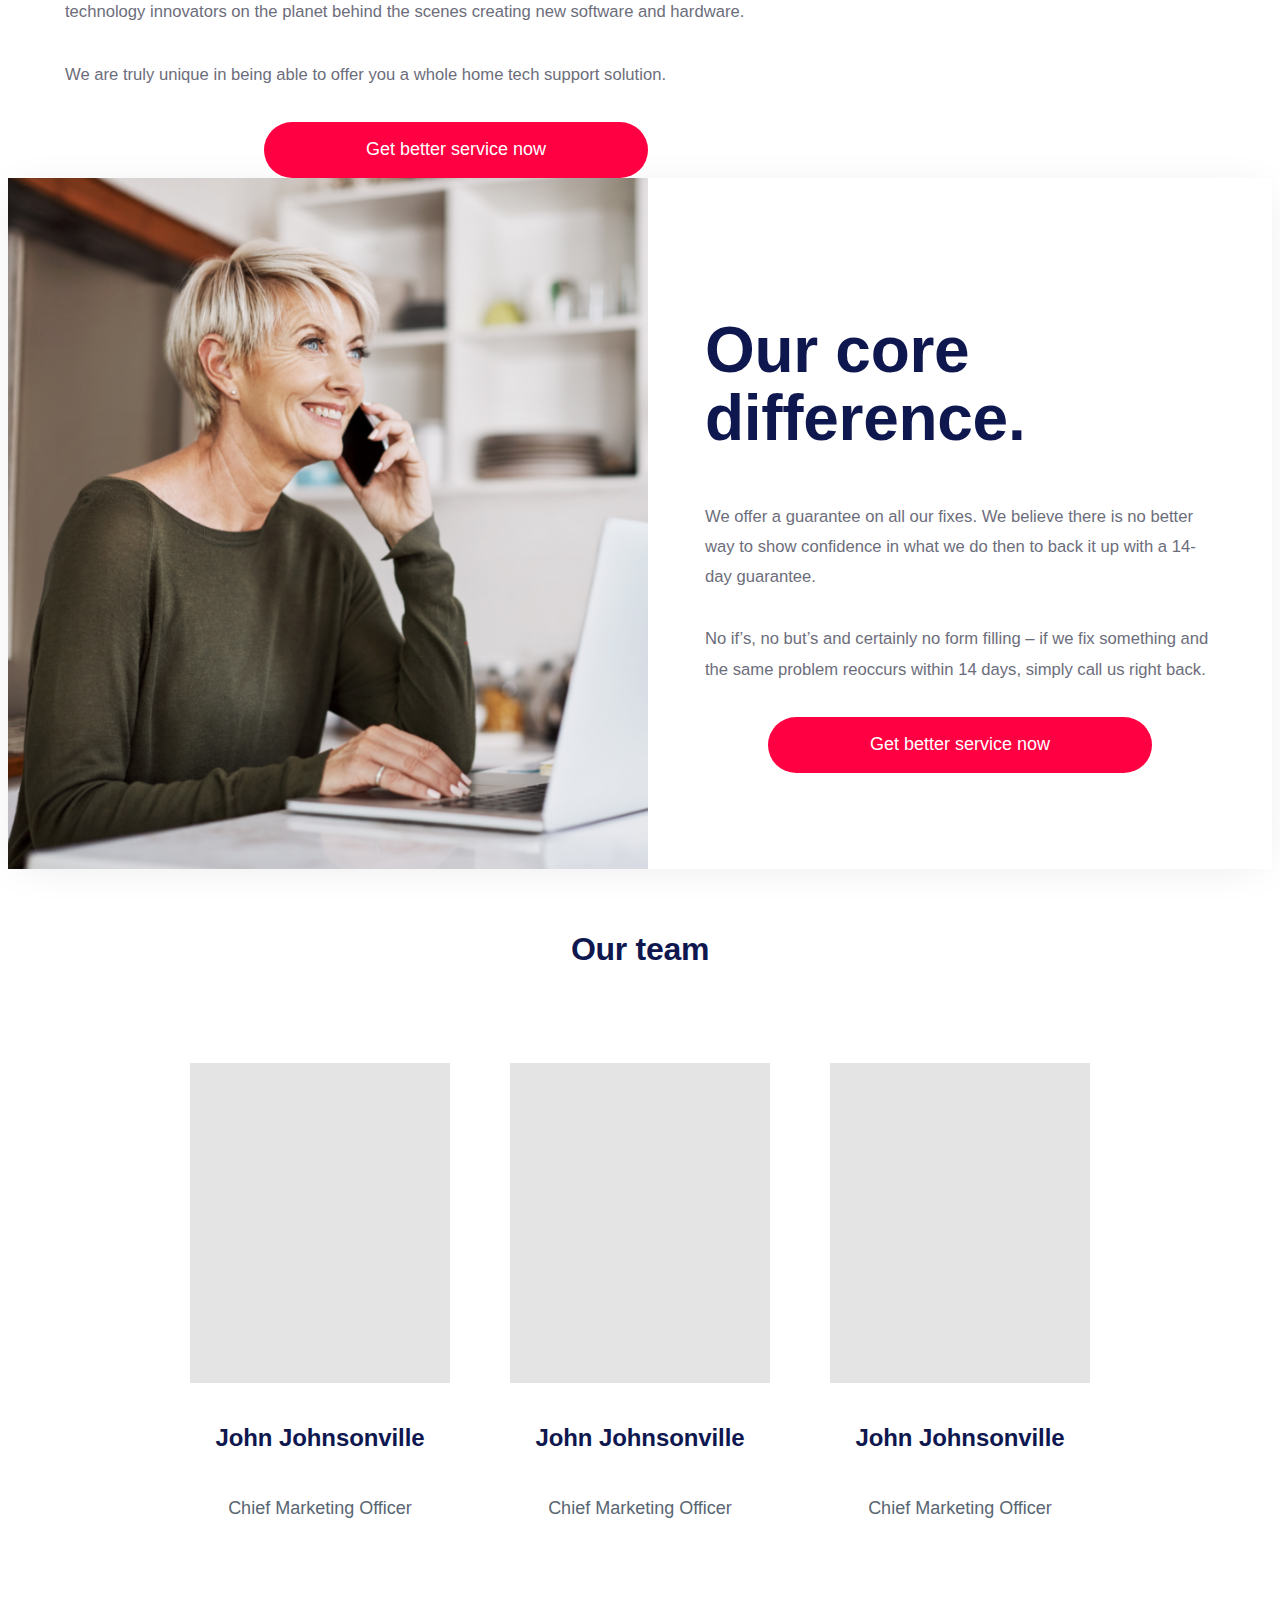
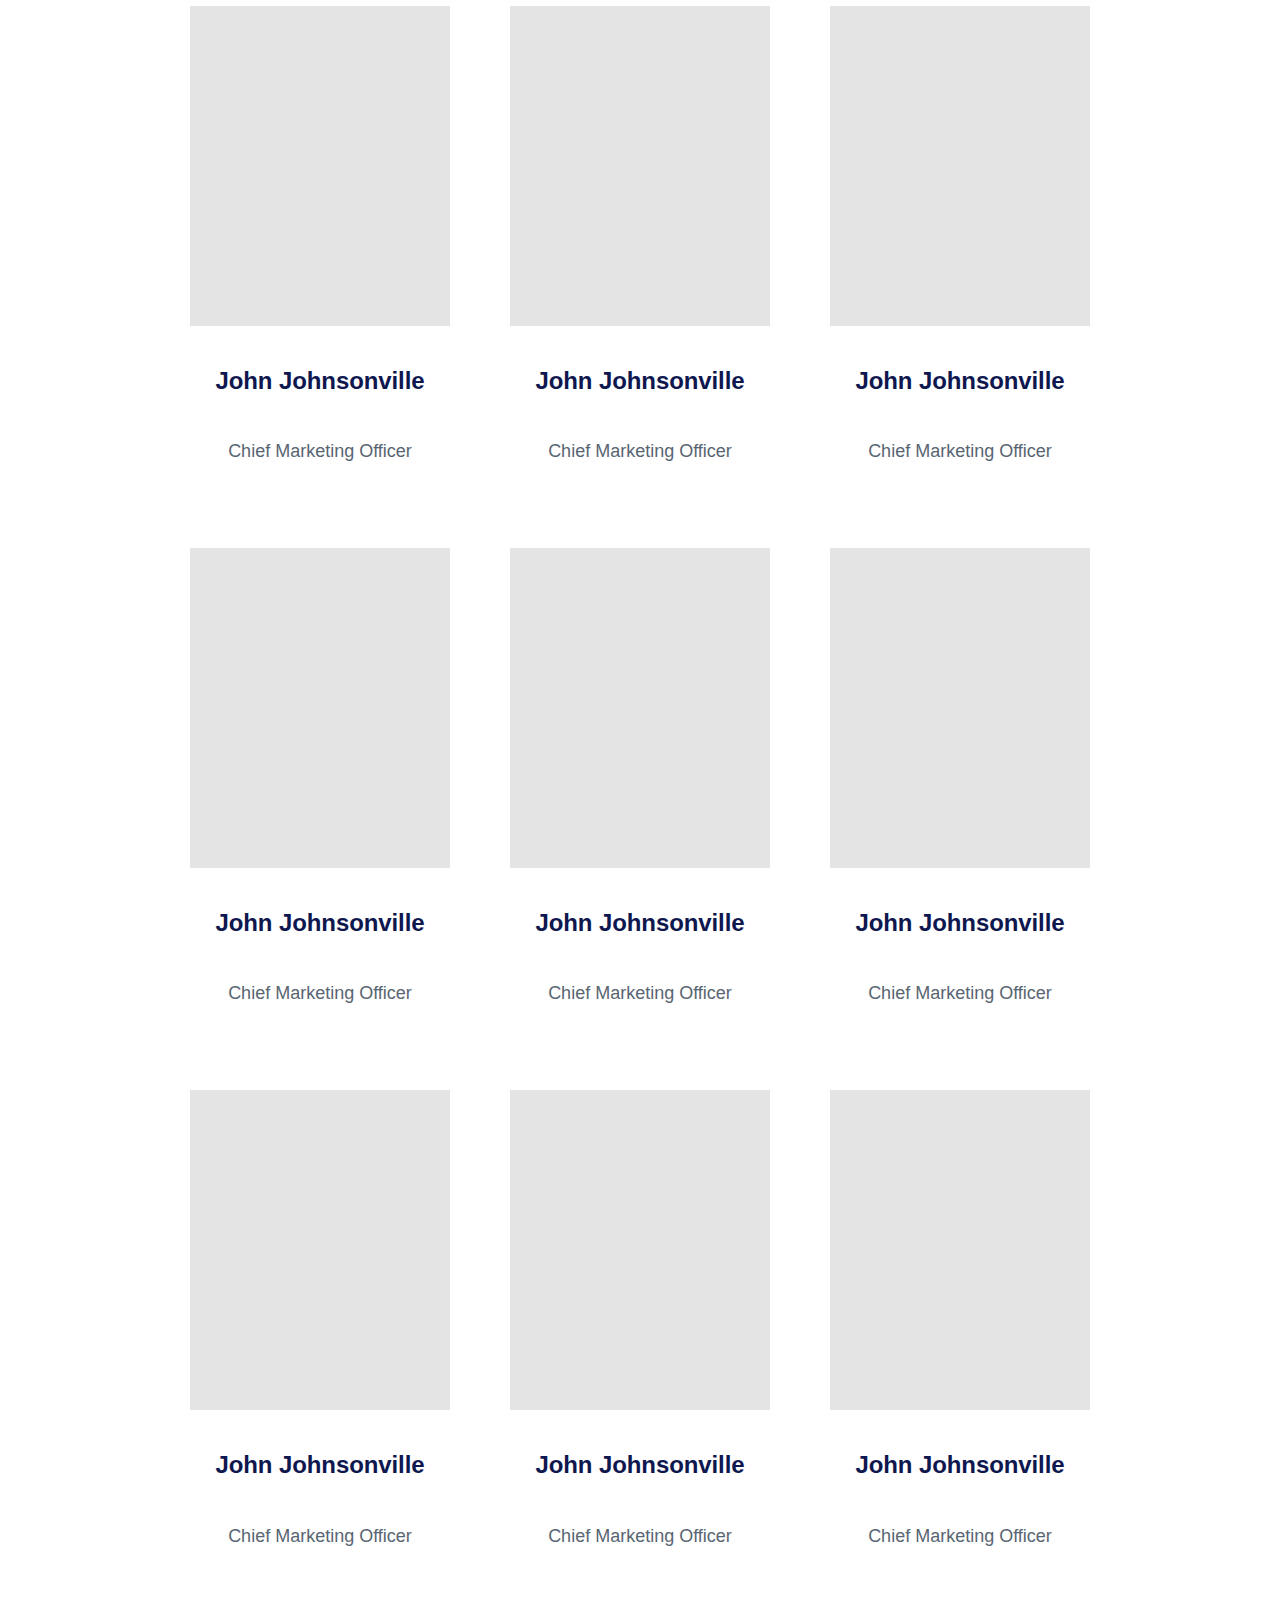
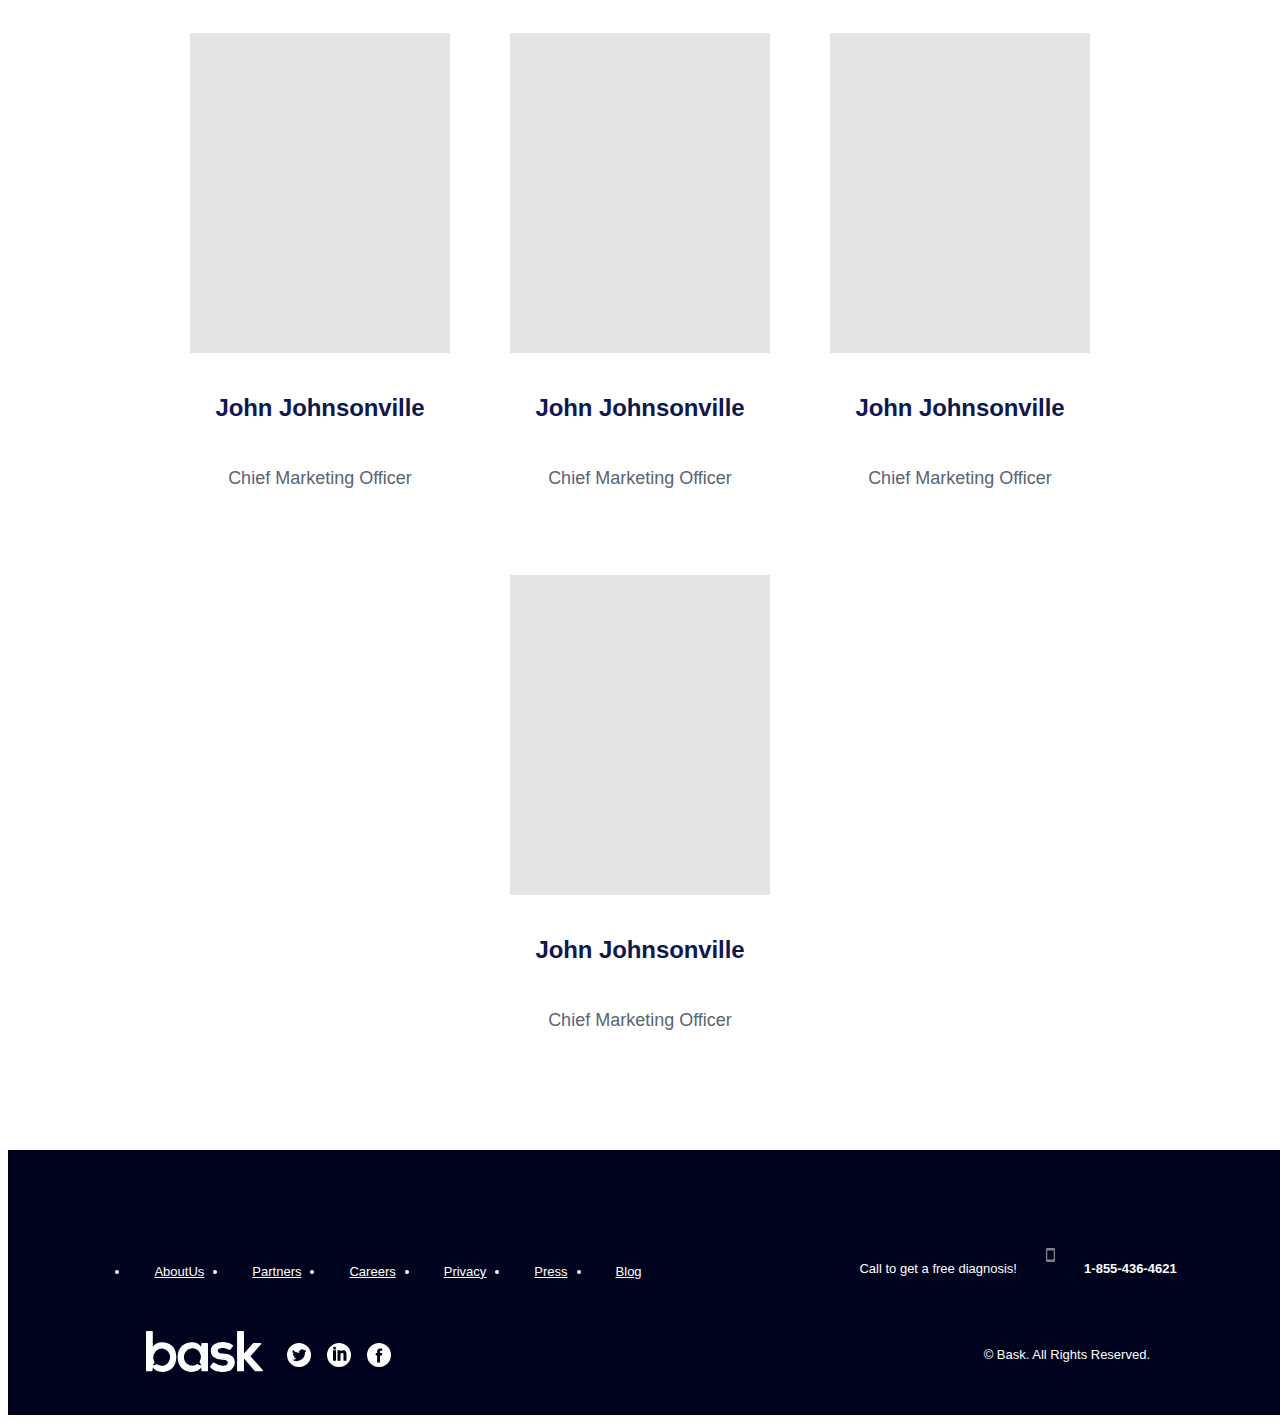
==== commit 244df4bc: "lots of stuff happend" ====
--- a/aboutus.html
+++ b/aboutus.html
@@ -69,7 +69,6 @@
     <img class="mobile-img center whiteSpace32" src="./assets/images/homephone.png" alt="woman on phone">
     <div class="desktopWrapperBottom whiteSpace64">
         <img class="desktopImg" src="./assets/images/home4.png" alt="woman on phone">
-        <!-- <img class="desktopImg" src="./assets/images/home4.svg" alt="woman on phone"> -->
         <div class="desktopBlock">
             <div class="desktopBlockContent">
                 <h1 class="mobile-title-left whiteSpace32">Our core difference.</h1>
@@ -230,49 +229,7 @@
             <p class="footerText mobile">© Bask. All Rights Reserved.</p>
         </div>
     </footer>
-    <!-- <footer class="footer-wrapper">
-        <div class="whiteSpace32"></div>
-        <ul class="footerLinks">
-            <li class="footerLink">
-                <a href="#">AboutUs</a>
-            </li>
-            <li class="footerLink">
-                <a href="#">Blog</a>
-            </li>
-        </ul>
-        <ul class="footerLinks">
-            <li class="footerLink">
-                <a href="#">Partners</a>
-            </li>
-            <li class="footerLink">
-                <a href="#">Press</a>
-            </li>
-        </ul>
-        <ul class="footerLinks">
-            <li class="footerLink">
-                <a href="#">Careers</a>
-            </li>
-            <li class="footerLink">
-                <a href="#">Privacy</a>
-            </li>
-        </ul>
-        <div class="innerFooter">
-            <img class="header-logo" src="./assets/logos/bask-logo.svg" alt="bask logo">
-            <div class="social-media-icon-wrapper">
-                <img class="social-media-icon" src="./assets/icons/twitter-icon.svg" alt="Twitter Icon">
-                <img class="social-media-icon" src="./assets/icons/linkedin-icon.svg" alt="LinkedIn Icon">
-                <img class="social-media-icon" src="./assets/icons/facebook-icon.svg" alt="Facebook Icon">
-            </div>
-        </div>
-        <div class="footerContact ">
-            <p class="footerText">Call to get a free diagnosis!</p>
-            <img class="greyPhoneIcon" src="./assets/icons/phone-icon-grey.svg" alt="">
-            <p class="footerText" id="phoneNumber">1-855-436-4621</p>
-        </div>
-        <div class="copyrightText">
-            <p class="footerText">© Bask. All Rights Reserved.</p>
-        </div>
-    </footer> -->
+   
 </body>
 
 </html>--- a/global.css
+++ b/global.css
@@ -38,7 +38,6 @@
 .header-logo {
   width: 117.25px;
   height: 40.56px;
-  /* padding-right: 72px; */
 }
 .header-paragraph {
   width: 272px;
@@ -94,7 +93,6 @@
 /* red button */
 .mobileRedButton {
   border: none;
-  /* width: 313px; */
   width: 70vw;
   height: 56px;
   border-radius: 28px;
@@ -108,9 +106,6 @@
   letter-spacing: normal;
   text-align: center;
   color: #ffffff;
-}
-
-.desktop-red-button {
 }
 
 /* red button */
@@ -284,6 +279,10 @@
   display: none;
 }
 /* footer */
+
+.desktop{
+  display: none;
+}
 
 @media (min-width: 700px) {
   .desktopNav {
@@ -340,11 +339,9 @@
     display: none;
   }
   .mobile-title-left {
-    /* font-size: 58px; */
     font-size: 5vw;
   }
   .mobile-gray-text {
-    /* font-size: 20px; */
     font-size: 1.3vw;
   }
   .footerContact {
@@ -353,7 +350,6 @@
   .footerContactDesktop {
     display: flex;
     justify-content: space-evenly;
-    /* padding: 0px 32px; */
     width: 375px;
   }
   .header-logo {
@@ -387,7 +383,38 @@
     display: flex;
   }
 
-
-
-
-}
+  .mobileRedButton{
+    width: 30vw;
+  }
+  .contactLowerWrapper {
+    width: 100vw;
+    background-color: #0f174f;
+  }
+  .contactWrapper {
+    width: 100vw;
+    background-color: #0f174f;
+  }
+  .contactLowerImage {
+    display: flex;
+    justify-content: center;
+    align-items: center;
+    width: 100vw;
+    height: 45vw;
+    background-image: url(./assets/images/desk7@2x.png);
+    background-position: center;
+    background-size: cover;
+  }
+
+  .callBox {
+    width: 45vw;
+    border-radius: 5px;
+    box-shadow: 0 0 40px 0 rgba(0, 0, 0, 0.1);
+    background-color: #fffffff3;
+    display: flex;
+    flex-direction: column;
+    justify-content: center;
+    align-items: center;
+    padding: 48px 32px;
+  }
+
+}--- a/aboutus.css
+++ b/aboutus.css
@@ -74,11 +74,11 @@
     justify-content: space-evenly;
     padding-left: 10%;
   }
-  .inner-header {
+  /* .inner-header {
     justify-content: space-around;
     align-items: center;
     padding-top: 52px;
-  }
+  } */
   .teamWrapper {
     padding: 32px 152px;
   }
